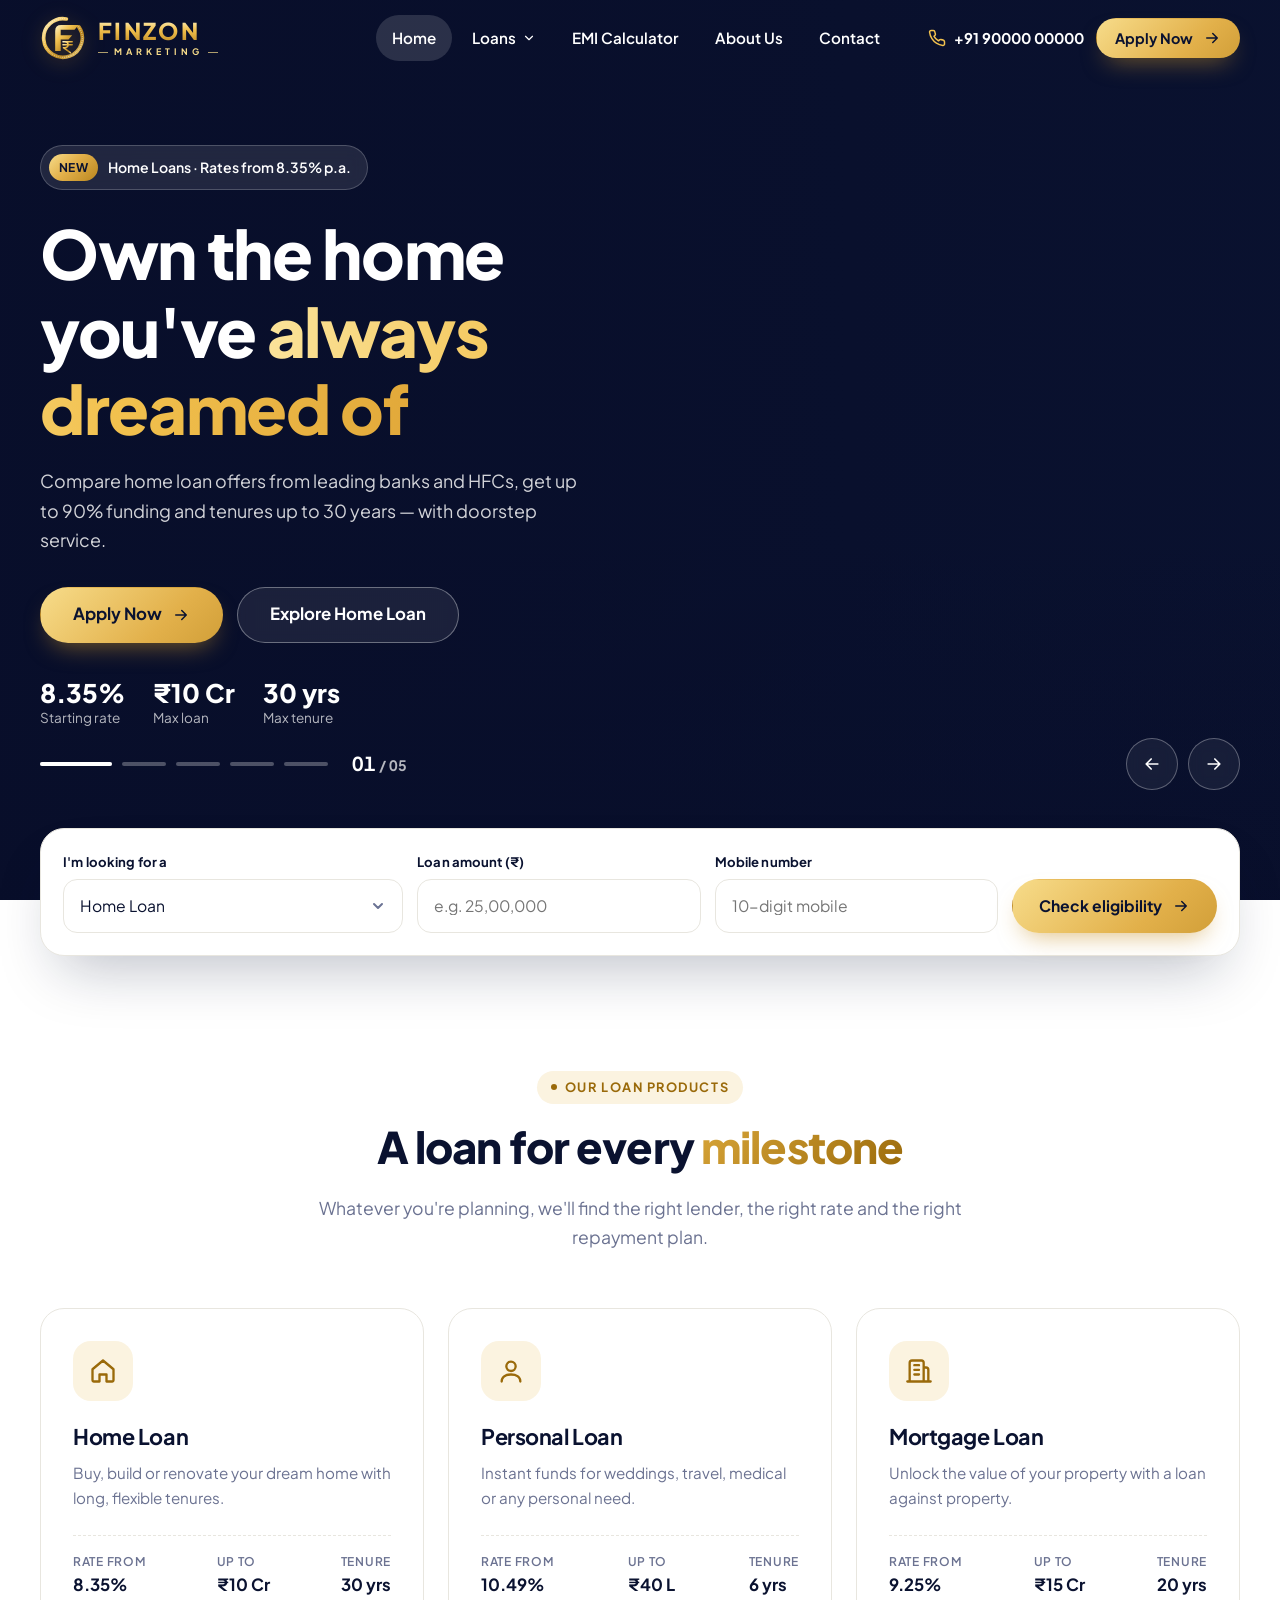
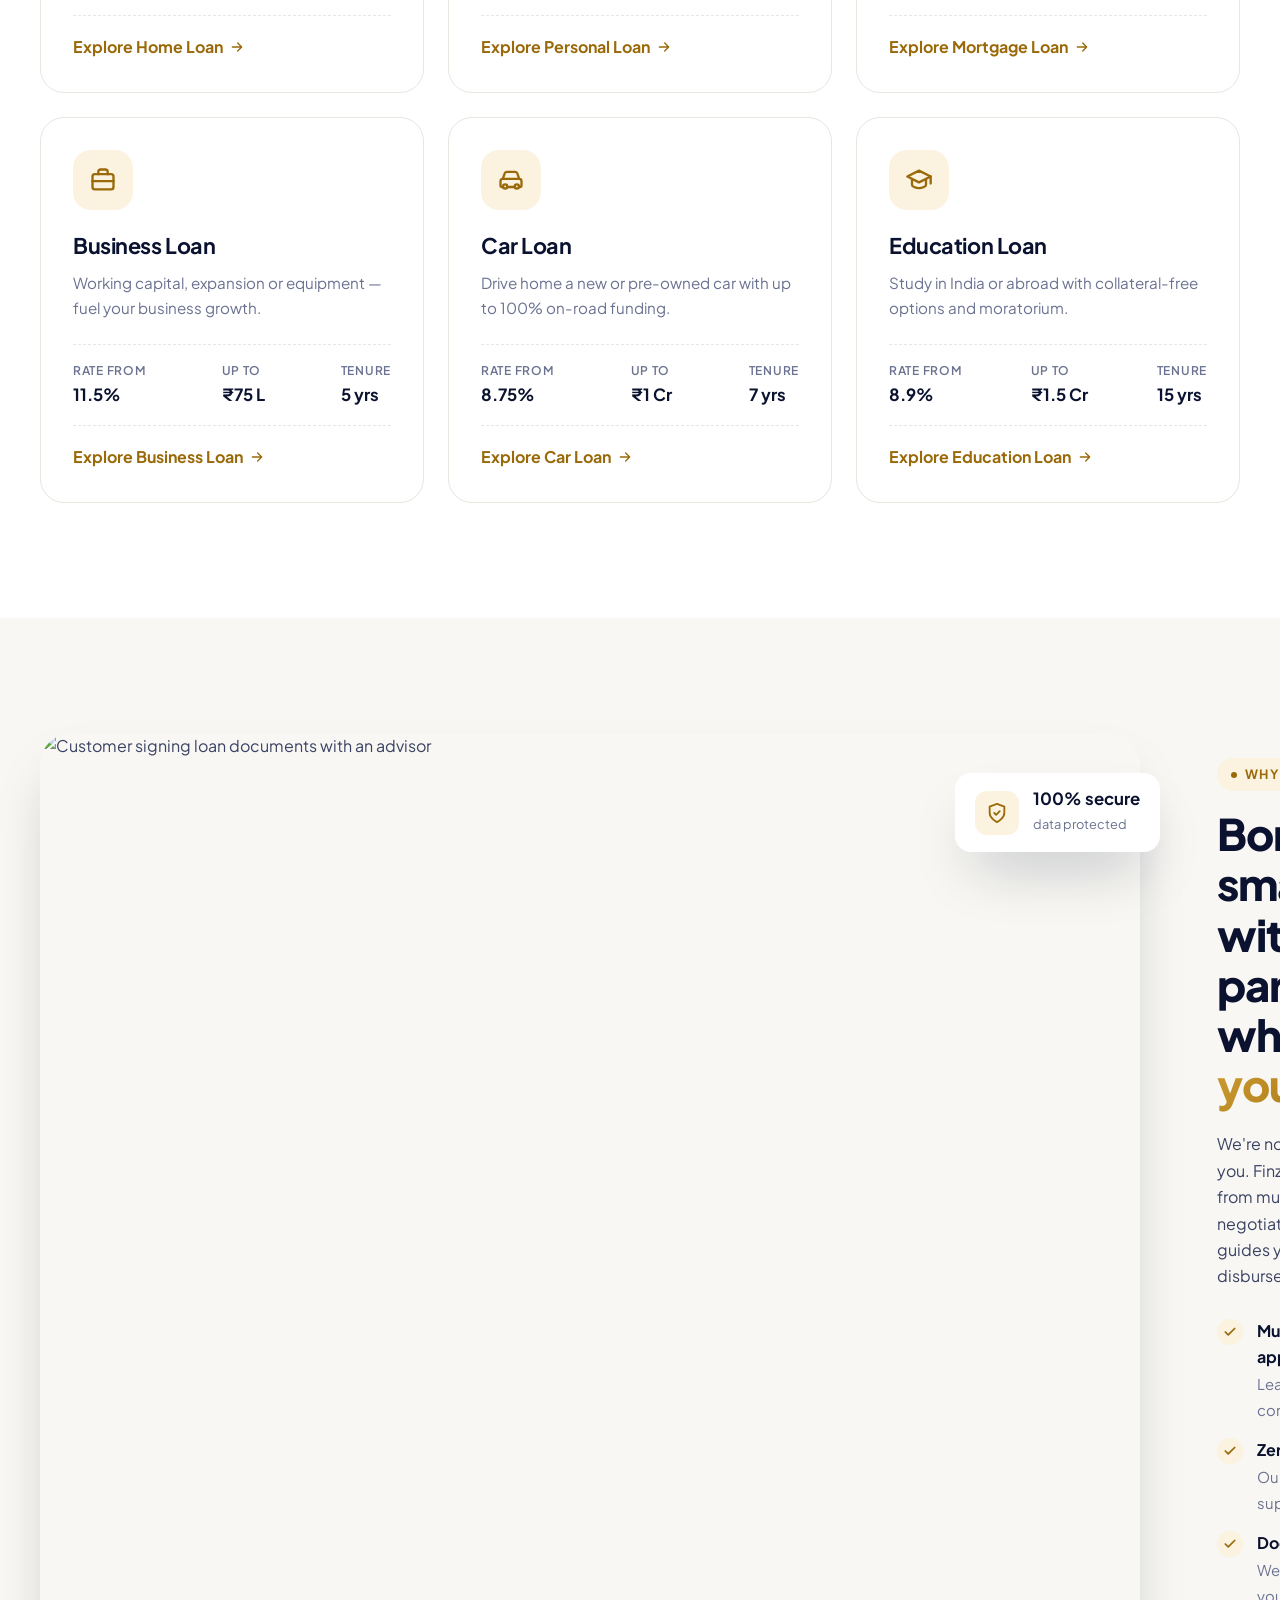
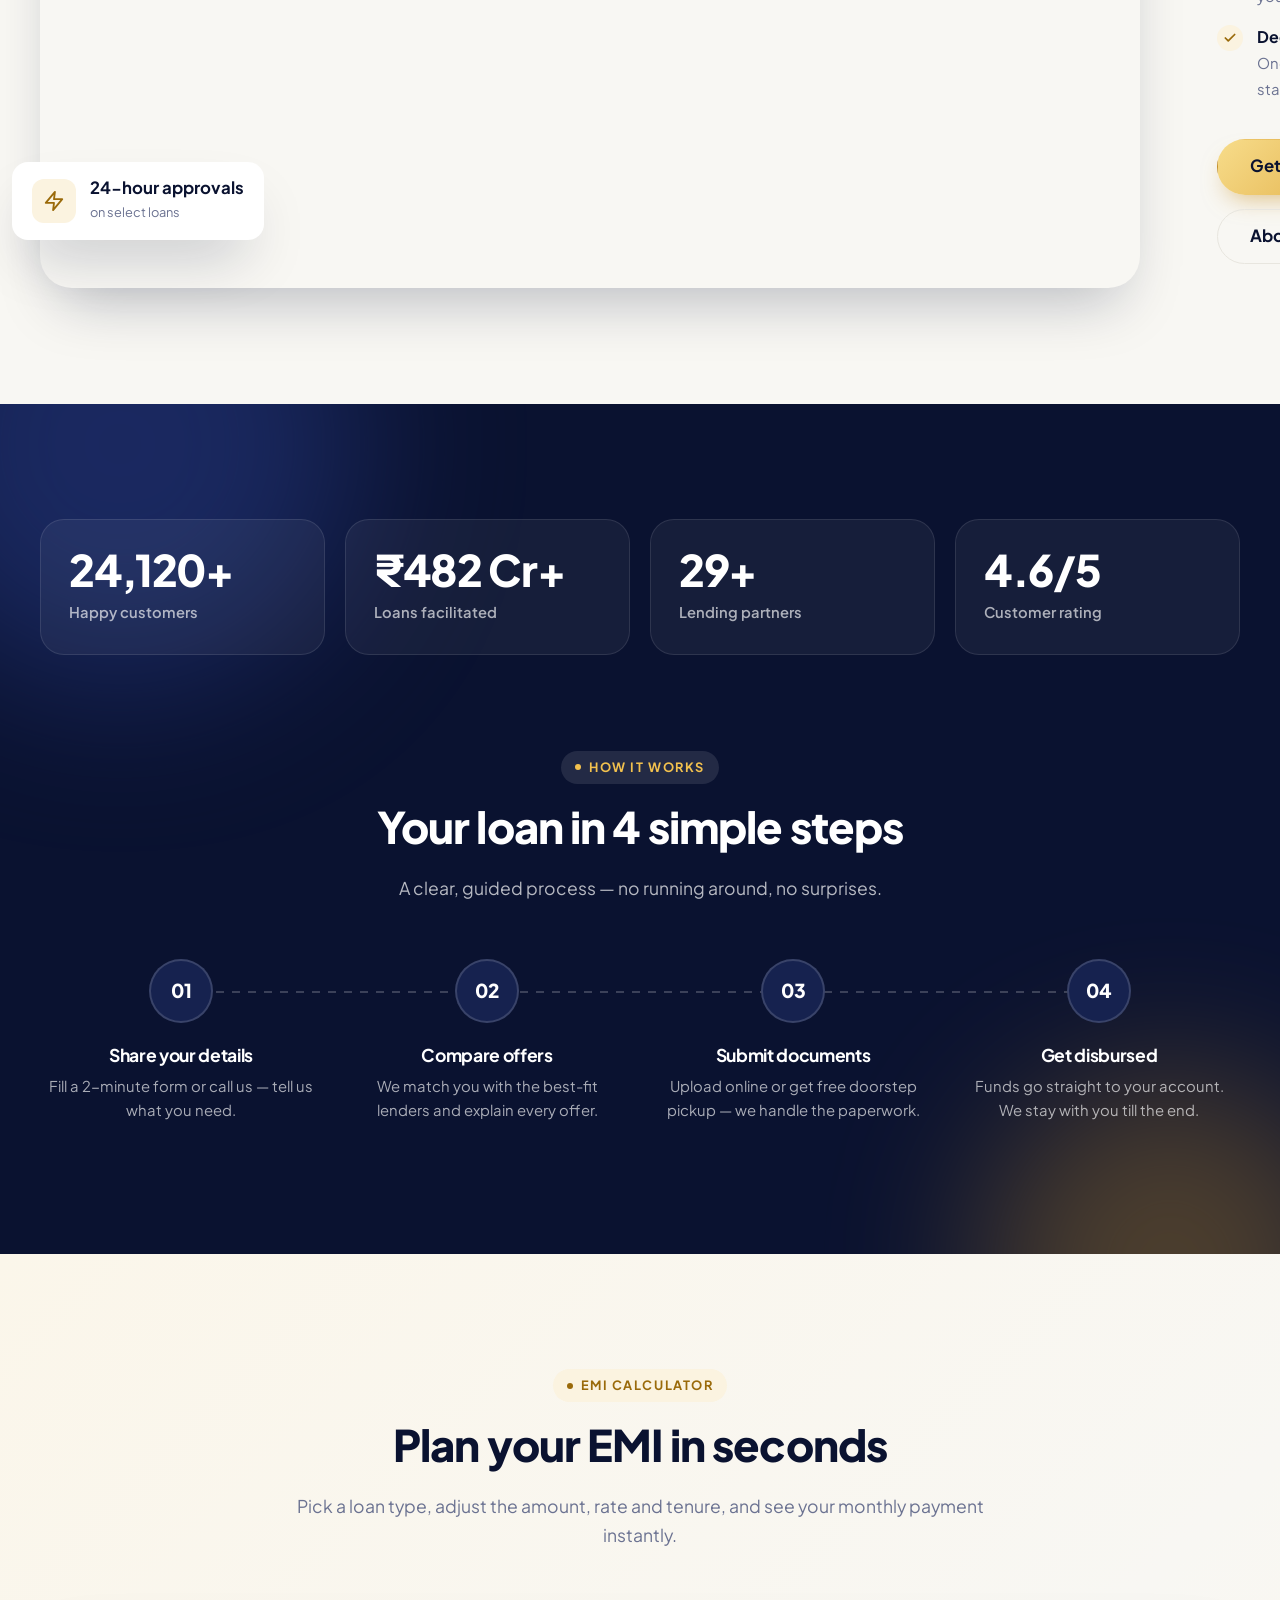
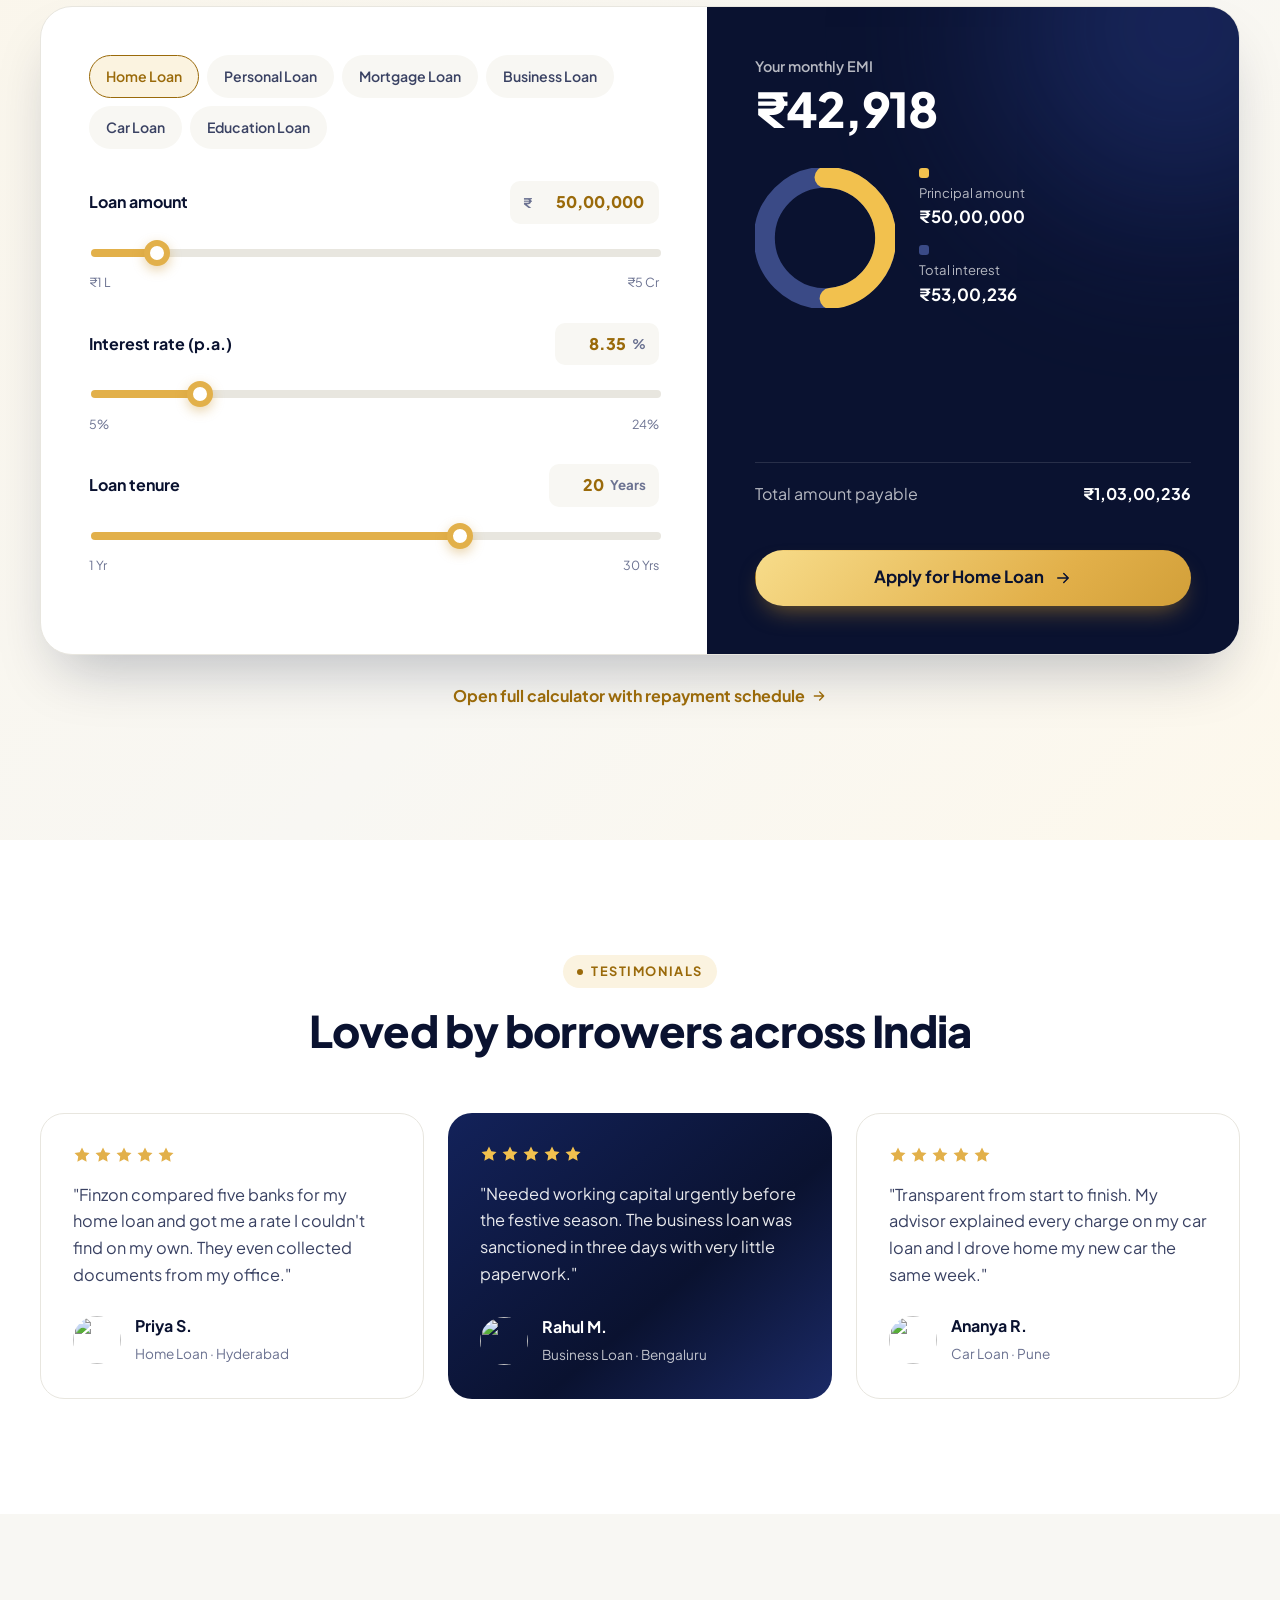
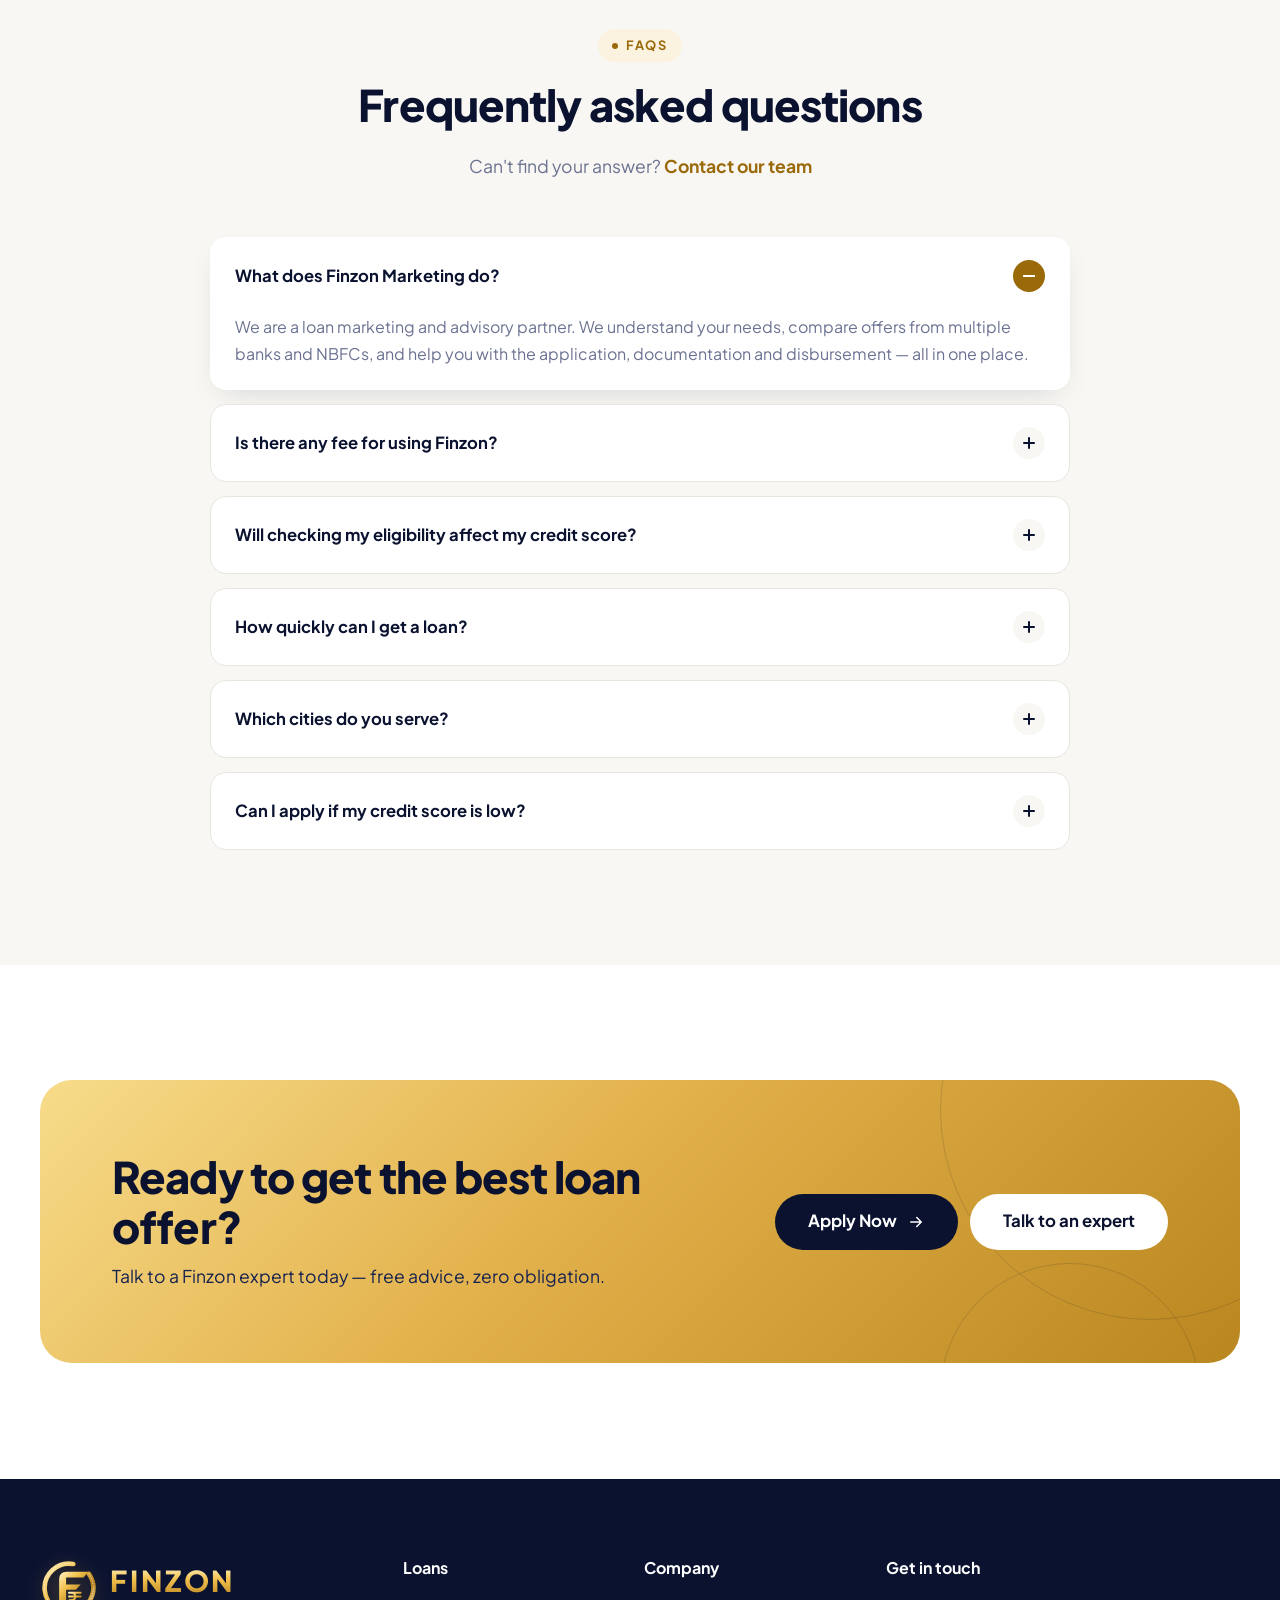
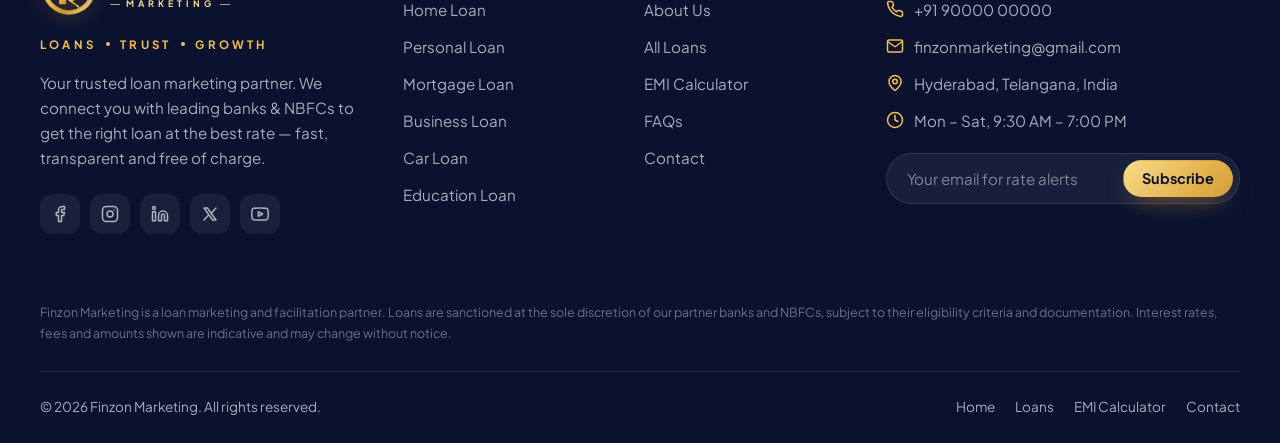
==== index.html @ 3aee732c "Initial Commit" ====
<!doctype html>
<html lang="en" class="no-js">
<head>
  <meta charset="utf-8">
  <meta name="viewport" content="width=device-width, initial-scale=1">
  <title>Finzon Marketing — Home, Personal, Business, Car & Mortgage Loans</title>
  <meta name="description" content="Finzon Marketing helps you compare and apply for home loans, personal loans, mortgage loans, business loans, car loans and education loans from leading banks and NBFCs.">
  <meta name="theme-color" content="#0a1230">
  <meta property="og:type" content="website">
  <meta property="og:title" content="Finzon Marketing — Home, Personal, Business, Car & Mortgage Loans">
  <meta property="og:description" content="Finzon Marketing helps you compare and apply for home loans, personal loans, mortgage loans, business loans, car loans and education loans from leading banks and NBFCs.">
  <meta property="og:image" content="assets/img/logo.svg">
  <link rel="icon" href="assets/img/favicon.svg" type="image/svg+xml">
  <link rel="preconnect" href="https://fonts.googleapis.com">
  <link rel="preconnect" href="https://fonts.gstatic.com" crossorigin>
  <link rel="preconnect" href="https://images.unsplash.com">
  <link href="https://fonts.googleapis.com/css2?family=Plus+Jakarta+Sans:wght@400;500;600;700;800&display=swap" rel="stylesheet">
  <link rel="stylesheet" href="css/style.css">
  <script src="js/main.js" defer></script>
</head>
<body>
<main>
  <section class="hero" aria-label="Featured loans">
    <div class="carousel" data-carousel data-interval="6500" tabindex="0" aria-roledescription="carousel">
      <div class="slide is-active" role="group" aria-roledescription="slide" aria-label="1 of 5: Home Loans">
        <div class="slide-bg" style="background-image:url('https://images.unsplash.com/photo-1600596542815-ffad4c1539a9?auto=format&fit=crop&w=2000&q=70')"></div>
        <div class="container">
          <div class="slide-content">
            <span class="slide-tag"><b>NEW</b> Home Loans · Rates from 8.35% p.a.</span>
            <h1>Own the home you've <em>always dreamed of</em></h1>
            <p>Compare home loan offers from leading banks and HFCs, get up to 90% funding and tenures up to 30 years — with doorstep service.</p>
            <div class="slide-actions">
              <button class="btn btn-primary btn-lg" type="button" data-apply="home-loan">Apply Now <span data-icon="arrow-right"></span></button>
              <a class="btn btn-outline-light btn-lg" href="home-loan.html">Explore Home Loan</a>
            </div>
            <div class="slide-points"><div><strong>8.35%</strong><span>Starting rate</span></div><div><strong>₹10 Cr</strong><span>Max loan</span></div><div><strong>30 yrs</strong><span>Max tenure</span></div></div>
          </div>
        </div>
      </div>
      <div class="slide" role="group" aria-roledescription="slide" aria-label="2 of 5: Personal Loans">
        <div class="slide-bg" style="background-image:url('https://images.unsplash.com/photo-1573497019940-1c28c88b4f3e?auto=format&fit=crop&w=2000&q=70')"></div>
        <div class="container">
          <div class="slide-content">
            <span class="slide-tag"><b>FAST</b> Personal Loans · Disbursal in 24 hours*</span>
            <h2>Instant personal loans, <em>approved in hours</em></h2>
            <p>Collateral-free funds for weddings, travel, medical needs or anything life throws at you. Minimal paperwork, maximum speed.</p>
            <div class="slide-actions">
              <button class="btn btn-primary btn-lg" type="button" data-apply="personal-loan">Apply Now <span data-icon="arrow-right"></span></button>
              <a class="btn btn-outline-light btn-lg" href="personal-loan.html">Explore Personal Loan</a>
            </div>
            <div class="slide-points"><div><strong>10.49%</strong><span>Starting rate</span></div><div><strong>₹40 L</strong><span>Max loan</span></div><div><strong>0</strong><span>Collateral</span></div></div>
          </div>
        </div>
      </div>
      <div class="slide" role="group" aria-roledescription="slide" aria-label="3 of 5: Business Loans">
        <div class="slide-bg" style="background-image:url('https://images.unsplash.com/photo-1556761175-5973dc0f32e7?auto=format&fit=crop&w=2000&q=70')"></div>
        <div class="container">
          <div class="slide-content">
            <span class="slide-tag"><b>MSME</b> Business Loans · Collateral-free up to ₹75 L</span>
            <h2>Capital that <em>grows your business</em></h2>
            <p>Working capital, expansion or new machinery — get quick sanctions and repayments matched to your cash flow.</p>
            <div class="slide-actions">
              <button class="btn btn-primary btn-lg" type="button" data-apply="business-loan">Apply Now <span data-icon="arrow-right"></span></button>
              <a class="btn btn-outline-light btn-lg" href="business-loan.html">Explore Business Loan</a>
            </div>
            <div class="slide-points"><div><strong>11.5%</strong><span>Starting rate</span></div><div><strong>72 hrs</strong><span>Sanction</span></div><div><strong>₹75 L</strong><span>Unsecured</span></div></div>
          </div>
        </div>
      </div>
      <div class="slide" role="group" aria-roledescription="slide" aria-label="4 of 5: Car Loans">
        <div class="slide-bg" style="background-image:url('https://images.unsplash.com/photo-1494976388531-d1058494cdd8?auto=format&fit=crop&w=2000&q=70')"></div>
        <div class="container">
          <div class="slide-content">
            <span class="slide-tag"><b>100%</b> Car Loans · On-road funding</span>
            <h2>Drive home your <em>dream car today</em></h2>
            <p>New or pre-owned, hatchback or SUV — enjoy up to 100% on-road funding with EMIs that fit your budget.</p>
            <div class="slide-actions">
              <button class="btn btn-primary btn-lg" type="button" data-apply="car-loan">Apply Now <span data-icon="arrow-right"></span></button>
              <a class="btn btn-outline-light btn-lg" href="car-loan.html">Explore Car Loan</a>
            </div>
            <div class="slide-points"><div><strong>8.75%</strong><span>Starting rate</span></div><div><strong>7 yrs</strong><span>Max tenure</span></div><div><strong>24 hrs</strong><span>Approval</span></div></div>
          </div>
        </div>
      </div>
      <div class="slide" role="group" aria-roledescription="slide" aria-label="5 of 5: Mortgage Loans">
        <div class="slide-bg" style="background-image:url('https://images.unsplash.com/photo-1564013799919-ab600027ffc6?auto=format&fit=crop&w=2000&q=70')"></div>
        <div class="container">
          <div class="slide-content">
            <span class="slide-tag"><b>LAP</b> Mortgage Loans · Up to 70% of property value</span>
            <h2>Unlock your property's <em>true value</em></h2>
            <p>Raise high-value funds against your residential or commercial property at low rates — and keep using it as always.</p>
            <div class="slide-actions">
              <button class="btn btn-primary btn-lg" type="button" data-apply="mortgage-loan">Apply Now <span data-icon="arrow-right"></span></button>
              <a class="btn btn-outline-light btn-lg" href="mortgage-loan.html">Explore Mortgage Loan</a>
            </div>
            <div class="slide-points"><div><strong>9.25%</strong><span>Starting rate</span></div><div><strong>₹15 Cr</strong><span>Max loan</span></div><div><strong>20 yrs</strong><span>Max tenure</span></div></div>
          </div>
        </div>
      </div>
      <div class="carousel-ui">
        <div class="container">
          <div class="carousel-left">
            <div class="dots" role="group" aria-label="Choose slide"></div>
            <span class="carousel-count" aria-hidden="true"></span>
          </div>
          <div class="arrows">
            <button class="arrow arrow-prev" type="button" aria-label="Previous slide"><span data-icon="arrow-left"></span></button>
            <button class="arrow arrow-next" type="button" aria-label="Next slide"><span data-icon="arrow-right"></span></button>
          </div>
        </div>
      </div>
    </div>
  </section>

  <section class="quick">
    <div class="container">
      <form class="quick-card" data-quick novalidate>
        <div class="field">
          <label for="q-loan">I'm looking for a</label>
          <select class="select" id="q-loan" name="q-loan"><option value="home-loan">Home Loan</option><option value="personal-loan">Personal Loan</option><option value="mortgage-loan">Mortgage Loan</option><option value="business-loan">Business Loan</option><option value="car-loan">Car Loan</option><option value="education-loan">Education Loan</option></select>
        </div>
        <div class="field">
          <label for="q-amount">Loan amount (₹)</label>
          <input class="input" id="q-amount" name="q-amount" inputmode="numeric" placeholder="e.g. 25,00,000">
        </div>
        <div class="field">
          <label for="q-phone">Mobile number</label>
          <input class="input" id="q-phone" name="q-phone" type="tel" inputmode="numeric" placeholder="10-digit mobile">
        </div>
        <button class="btn btn-primary" type="submit">Check eligibility <span data-icon="arrow-right"></span></button>
      </form>
    </div>
  </section>

  <section class="section" id="loans">
    <div class="container">
      <div class="section-head reveal">
        <span class="eyebrow">Our loan products</span>
        <h2>A loan for every <span class="grad-text">milestone</span></h2>
        <p>Whatever you're planning, we'll find the right lender, the right rate and the right repayment plan.</p>
      </div>
      <div class="loan-grid reveal-stagger">
      <article class="loan-card">
        <span class="icon-tile icon-tile--lg" data-icon="home"></span>
        <h3>Home Loan</h3>
        <p>Buy, build or renovate your dream home with long, flexible tenures.</p>
        <div class="loan-rate">
          <div><span>Rate from</span><strong>8.35%</strong></div>
          <div><span>Up to</span><strong>₹10 Cr</strong></div>
          <div><span>Tenure</span><strong>30 yrs</strong></div>
        </div>
        <a class="link-arrow stretched" href="home-loan.html">Explore Home Loan <span data-icon="arrow-right"></span></a>
      </article>
      <article class="loan-card">
        <span class="icon-tile icon-tile--lg" data-icon="user"></span>
        <h3>Personal Loan</h3>
        <p>Instant funds for weddings, travel, medical or any personal need.</p>
        <div class="loan-rate">
          <div><span>Rate from</span><strong>10.49%</strong></div>
          <div><span>Up to</span><strong>₹40 L</strong></div>
          <div><span>Tenure</span><strong>6 yrs</strong></div>
        </div>
        <a class="link-arrow stretched" href="personal-loan.html">Explore Personal Loan <span data-icon="arrow-right"></span></a>
      </article>
      <article class="loan-card">
        <span class="icon-tile icon-tile--lg" data-icon="building"></span>
        <h3>Mortgage Loan</h3>
        <p>Unlock the value of your property with a loan against property.</p>
        <div class="loan-rate">
          <div><span>Rate from</span><strong>9.25%</strong></div>
          <div><span>Up to</span><strong>₹15 Cr</strong></div>
          <div><span>Tenure</span><strong>20 yrs</strong></div>
        </div>
        <a class="link-arrow stretched" href="mortgage-loan.html">Explore Mortgage Loan <span data-icon="arrow-right"></span></a>
      </article>
      <article class="loan-card">
        <span class="icon-tile icon-tile--lg" data-icon="briefcase"></span>
        <h3>Business Loan</h3>
        <p>Working capital, expansion or equipment — fuel your business growth.</p>
        <div class="loan-rate">
          <div><span>Rate from</span><strong>11.5%</strong></div>
          <div><span>Up to</span><strong>₹75 L</strong></div>
          <div><span>Tenure</span><strong>5 yrs</strong></div>
        </div>
        <a class="link-arrow stretched" href="business-loan.html">Explore Business Loan <span data-icon="arrow-right"></span></a>
      </article>
      <article class="loan-card">
        <span class="icon-tile icon-tile--lg" data-icon="car"></span>
        <h3>Car Loan</h3>
        <p>Drive home a new or pre-owned car with up to 100% on-road funding.</p>
        <div class="loan-rate">
          <div><span>Rate from</span><strong>8.75%</strong></div>
          <div><span>Up to</span><strong>₹1 Cr</strong></div>
          <div><span>Tenure</span><strong>7 yrs</strong></div>
        </div>
        <a class="link-arrow stretched" href="car-loan.html">Explore Car Loan <span data-icon="arrow-right"></span></a>
      </article>
      <article class="loan-card">
        <span class="icon-tile icon-tile--lg" data-icon="graduation"></span>
        <h3>Education Loan</h3>
        <p>Study in India or abroad with collateral-free options and moratorium.</p>
        <div class="loan-rate">
          <div><span>Rate from</span><strong>8.9%</strong></div>
          <div><span>Up to</span><strong>₹1.5 Cr</strong></div>
          <div><span>Tenure</span><strong>15 yrs</strong></div>
        </div>
        <a class="link-arrow stretched" href="education-loan.html">Explore Education Loan <span data-icon="arrow-right"></span></a>
      </article>
      </div>
    </div>
  </section>

  <section class="section section--soft">
    <div class="container split">
      <div class="split-media reveal">
        <img src="https://images.unsplash.com/photo-1450101499163-c8848c66ca85?auto=format&fit=crop&w=1100&q=70" alt="Customer signing loan documents with an advisor" loading="lazy" width="1100" height="1155">
        <div class="float-card float-card--a"><span class="icon-tile" data-icon="zap"></span><div><strong>24-hour approvals</strong><span>on select loans</span></div></div>
        <div class="float-card float-card--b"><span class="icon-tile" data-icon="shield"></span><div><strong>100% secure</strong><span>data protected</span></div></div>
      </div>
      <div class="reveal">
        <span class="eyebrow">Why Finzon</span>
        <h2>Borrow smarter with a partner who's <span class="grad-text">on your side</span></h2>
        <p>We're not a bank — we work for you. Finzon compares offers from multiple lenders, negotiates better terms and guides you from application to disbursement.</p>
        <ul class="check-list">
          <li><div><strong>Multiple lenders, one application</strong><span>Leading banks and NBFCs compete for your loan.</span></div></li>
          <li><div><strong>Zero service charges</strong><span>Our expert advice and support are completely free.</span></div></li>
          <li><div><strong>Doorstep documentation</strong><span>We collect documents from your home or office.</span></div></li>
          <li><div><strong>Dedicated loan expert</strong><span>One point of contact from start to finish.</span></div></li>
        </ul>
        <div class="slide-actions">
          <button class="btn btn-primary btn-lg" type="button" data-apply>Get free consultation <span data-icon="arrow-right"></span></button>
          <a class="btn btn-ghost btn-lg" href="about.html">About us</a>
        </div>
      </div>
    </div>
  </section>

  <section class="section dark-band">
    <div class="container">
      <div class="stats reveal-stagger" style="margin-bottom:96px">
        <div class="stat"><strong data-count="25000" data-suffix="+">0</strong><span>Happy customers</span></div>
        <div class="stat"><strong data-count="500" data-prefix="₹" data-suffix=" Cr+">0</strong><span>Loans facilitated</span></div>
        <div class="stat"><strong data-count="30" data-suffix="+">0</strong><span>Lending partners</span></div>
        <div class="stat"><strong data-count="4.8" data-decimals="1" data-suffix="/5">0</strong><span>Customer rating</span></div>
      </div>
      <div class="section-head reveal">
        <span class="eyebrow">How it works</span>
        <h2>Your loan in 4 simple steps</h2>
        <p>A clear, guided process — no running around, no surprises.</p>
      </div>
      <div class="steps reveal-stagger">
        <div class="step"><div class="step-num"></div><h3>Share your details</h3><p>Fill a 2-minute form or call us — tell us what you need.</p></div>
        <div class="step"><div class="step-num"></div><h3>Compare offers</h3><p>We match you with the best-fit lenders and explain every offer.</p></div>
        <div class="step"><div class="step-num"></div><h3>Submit documents</h3><p>Upload online or get free doorstep pickup — we handle the paperwork.</p></div>
        <div class="step"><div class="step-num"></div><h3>Get disbursed</h3><p>Funds go straight to your account. We stay with you till the end.</p></div>
      </div>
    </div>
  </section>

  <section class="section section--tint" id="emi">
    <div class="container">
      <div class="section-head reveal">
        <span class="eyebrow">EMI calculator</span>
        <h2>Plan your EMI in seconds</h2>
        <p>Pick a loan type, adjust the amount, rate and tenure, and see your monthly payment instantly.</p>
      </div>
      <div class="emi reveal" data-emi data-tabs data-loan="home-loan"></div>
      <p class="text-center" style="margin-top:28px"><a class="link-arrow" href="emi-calculator.html">Open full calculator with repayment schedule <span data-icon="arrow-right"></span></a></p>
    </div>
  </section>

  <!-- Sample testimonials: replace with real customer reviews before going live. -->
  <section class="section">
    <div class="container">
      <div class="section-head reveal">
        <span class="eyebrow">Testimonials</span>
        <h2>Loved by borrowers across India</h2>
      </div>
      <div class="t-grid reveal-stagger">
        <figure class="t-card" style="margin:0">
          <div class="stars"><span data-icon="star"></span><span data-icon="star"></span><span data-icon="star"></span><span data-icon="star"></span><span data-icon="star"></span></div>
          <blockquote>"Finzon compared five banks for my home loan and got me a rate I couldn't find on my own. They even collected documents from my office."</blockquote>
          <figcaption class="t-person"><img src="https://images.unsplash.com/photo-1494790108377-be9c29b29330?auto=format&fit=crop&w=120&q=70" alt="" loading="lazy" width="48" height="48"><div><strong>Priya S.</strong><span>Home Loan · Hyderabad</span></div></figcaption>
        </figure>
        <figure class="t-card" style="margin:0">
          <div class="stars"><span data-icon="star"></span><span data-icon="star"></span><span data-icon="star"></span><span data-icon="star"></span><span data-icon="star"></span></div>
          <blockquote>"Needed working capital urgently before the festive season. The business loan was sanctioned in three days with very little paperwork."</blockquote>
          <figcaption class="t-person"><img src="https://images.unsplash.com/photo-1500648767791-00dcc994a43e?auto=format&fit=crop&w=120&q=70" alt="" loading="lazy" width="48" height="48"><div><strong>Rahul M.</strong><span>Business Loan · Bengaluru</span></div></figcaption>
        </figure>
        <figure class="t-card" style="margin:0">
          <div class="stars"><span data-icon="star"></span><span data-icon="star"></span><span data-icon="star"></span><span data-icon="star"></span><span data-icon="star"></span></div>
          <blockquote>"Transparent from start to finish. My advisor explained every charge on my car loan and I drove home my new car the same week."</blockquote>
          <figcaption class="t-person"><img src="https://images.unsplash.com/photo-1438761681033-6461ffad8d80?auto=format&fit=crop&w=120&q=70" alt="" loading="lazy" width="48" height="48"><div><strong>Ananya R.</strong><span>Car Loan · Pune</span></div></figcaption>
        </figure>
      </div>
    </div>
  </section>

  <section class="section section--soft" id="faq">
    <div class="container">
      <div class="section-head reveal">
        <span class="eyebrow">FAQs</span>
        <h2>Frequently asked questions</h2>
        <p>Can't find your answer? <a class="link-arrow" href="contact.html">Contact our team</a></p>
      </div>
    <div class="faq reveal">
      <div class="faq-item is-open">
        <button class="faq-q" type="button">What does Finzon Marketing do?<span class="plus" aria-hidden="true"></span></button>
        <div class="faq-a"><div><p>We are a loan marketing and advisory partner. We understand your needs, compare offers from multiple banks and NBFCs, and help you with the application, documentation and disbursement — all in one place.</p></div></div>
      </div>
      <div class="faq-item">
        <button class="faq-q" type="button">Is there any fee for using Finzon?<span class="plus" aria-hidden="true"></span></button>
        <div class="faq-a"><div><p>No. Our service is completely free for customers. We are compensated by our partner lenders, so you get expert help at no extra cost.</p></div></div>
      </div>
      <div class="faq-item">
        <button class="faq-q" type="button">Will checking my eligibility affect my credit score?<span class="plus" aria-hidden="true"></span></button>
        <div class="faq-a"><div><p>No. Sharing your details for an eligibility check does not impact your CIBIL score. A lender runs a credit enquiry only when you choose to proceed with a formal application.</p></div></div>
      </div>
      <div class="faq-item">
        <button class="faq-q" type="button">How quickly can I get a loan?<span class="plus" aria-hidden="true"></span></button>
        <div class="faq-a"><div><p>Personal loans can be disbursed in as little as 24 hours. Home, mortgage and business loans typically take 3–10 working days depending on verification.</p></div></div>
      </div>
      <div class="faq-item">
        <button class="faq-q" type="button">Which cities do you serve?<span class="plus" aria-hidden="true"></span></button>
        <div class="faq-a"><div><p>We serve customers across India through our partner network, with doorstep document pickup available in major cities.</p></div></div>
      </div>
      <div class="faq-item">
        <button class="faq-q" type="button">Can I apply if my credit score is low?<span class="plus" aria-hidden="true"></span></button>
        <div class="faq-a"><div><p>Yes. We work with a wide range of lenders, including some that consider lower scores. Our experts will also suggest ways to improve your eligibility.</p></div></div>
      </div>
    </div>
    </div>
  </section>

  <div style="height:clamp(64px,9vw,120px)"></div>
  <section class="section" style="padding-top:0">
    <div class="container">
      <div class="cta reveal">
        <div>
          <h2>Ready to get the best loan offer?</h2>
          <p>Talk to a Finzon expert today — free advice, zero obligation.</p>
        </div>
        <div class="cta-actions">
          <button class="btn btn-dark btn-lg" type="button" data-apply>Apply Now <span data-icon="arrow-right"></span></button>
          <a class="btn btn-light btn-lg" href="contact.html">Talk to an expert</a>
        </div>
      </div>
    </div>
  </section>
</main>
</body>
</html>
---- css/style.css ----
/* ==========================================================================
   Finzon — Marketing site styles
   ========================================================================== */

:root {
  --ink: #0a1230;
  --ink-2: #16224f;
  --text: #3a4263;
  --muted: #6b7291;
  --line: #e8e6df;
  --bg: #ffffff;
  --bg-soft: #f8f7f3;
  --bg-tint: #fbf6ea;

  --primary: #9a6a0a;
  --primary-600: #7f5708;
  --primary-50: #fbf3e0;
  --gold: #e2b04a;
  --gold-light: #f7dc8a;
  --accent: #f2c14e;
  --success: #12a37a;
  --danger: #e0445e;

  --grad: linear-gradient(135deg, #f7dc8a 0%, #e2b04a 45%, #b9861f 100%);
  --grad-navy: linear-gradient(140deg, #13225a 0%, #0a1230 60%, #1b2a66 100%);
  --grad-soft: linear-gradient(135deg, #fbf6ea 0%, #f8f7f3 60%, #fdf8ec 100%);

  --radius-sm: 10px;
  --radius: 16px;
  --radius-lg: 24px;
  --radius-xl: 32px;

  --shadow-sm: 0 1px 2px rgba(11, 20, 55, .06), 0 2px 6px rgba(11, 20, 55, .04);
  --shadow: 0 10px 30px -12px rgba(11, 20, 55, .18);
  --shadow-lg: 0 30px 60px -20px rgba(11, 20, 55, .28);

  --header-h: 76px;
  --container: 1200px;
  --ease: cubic-bezier(.2, .7, .2, 1);
  --font: "Plus Jakarta Sans", system-ui, -apple-system, "Segoe UI", Roboto, sans-serif;
}

/* ---------- Reset ---------- */
*, *::before, *::after { box-sizing: border-box; }
html { scroll-behavior: smooth; -webkit-text-size-adjust: 100%; }
body {
  margin: 0;
  font-family: var(--font);
  font-size: 16px;
  line-height: 1.65;
  color: var(--text);
  background: var(--bg);
  -webkit-font-smoothing: antialiased;
  overflow-x: hidden;
}
img, svg { display: block; max-width: 100%; }
a { color: inherit; text-decoration: none; }
button, input, select, textarea { font: inherit; color: inherit; }
button { cursor: pointer; background: none; border: 0; padding: 0; }
h1, h2, h3, h4 { color: var(--ink); line-height: 1.15; margin: 0 0 .5em; letter-spacing: -.02em; }
h1 { font-size: clamp(2.2rem, 5vw, 4rem); font-weight: 800; }
h2 { font-size: clamp(1.8rem, 3.4vw, 2.75rem); font-weight: 800; }
h3 { font-size: 1.25rem; font-weight: 700; }
p { margin: 0 0 1rem; }
ul { margin: 0; padding: 0; list-style: none; }
::selection { background: var(--primary); color: #fff; }
:focus-visible { outline: 3px solid var(--primary); outline-offset: 3px; border-radius: 6px; }

.container { width: min(100% - 32px, var(--container)); margin-inline: auto; }
.section { padding: clamp(64px, 9vw, 120px) 0; }
.section--soft { background: var(--bg-soft); }
.section--tint { background: var(--grad-soft); }
.text-center { text-align: center; }
.sr-only { position: absolute; width: 1px; height: 1px; overflow: hidden; clip: rect(0 0 0 0); white-space: nowrap; }
.grad-text { background: linear-gradient(135deg, #d9a63a 0%, #9a6a0a 100%); -webkit-background-clip: text; background-clip: text; color: transparent; }

/* ---------- Section heading ---------- */
.eyebrow {
  display: inline-flex; align-items: center; gap: 8px;
  font-size: .8rem; font-weight: 700; letter-spacing: .12em; text-transform: uppercase;
  color: var(--primary);
  background: var(--primary-50);
  padding: 6px 14px; border-radius: 999px;
  margin-bottom: 18px;
}
.eyebrow::before { content: ""; width: 6px; height: 6px; border-radius: 50%; background: currentColor; }
.section-head { max-width: 720px; margin: 0 auto 56px; text-align: center; }
.section-head p { font-size: 1.1rem; color: var(--muted); }
.section-head--left { margin-left: 0; text-align: left; }

/* ---------- Buttons ---------- */
.btn {
  --_bg: var(--primary); --_fg: #fff;
  display: inline-flex; align-items: center; justify-content: center; gap: 10px;
  padding: 14px 26px; border-radius: 999px;
  background: var(--_bg); color: var(--_fg);
  font-weight: 700; font-size: .98rem; line-height: 1;
  border: 1.5px solid transparent;
  transition: transform .25s var(--ease), box-shadow .25s var(--ease), background .25s, color .25s, border-color .25s;
  white-space: nowrap;
}
.btn svg { width: 18px; height: 18px; transition: transform .25s var(--ease); }
.btn:hover { transform: translateY(-2px); }
.btn:hover svg { transform: translateX(3px); }
.btn-primary { --_fg: var(--ink); background: var(--grad); background-size: 150% 150%; box-shadow: 0 12px 24px -10px rgba(201, 146, 42, .6); }
.btn-primary:hover { box-shadow: 0 18px 32px -12px rgba(201, 146, 42, .7); background-position: 100% 0; }
.btn-light { --_bg: #fff; --_fg: var(--ink); }
.btn-dark { --_bg: var(--ink); --_fg: #fff; }
.btn-dark:hover { --_bg: var(--ink-2); }
.btn-ghost { --_bg: transparent; --_fg: var(--ink); border-color: var(--line); }
.btn-ghost:hover { border-color: var(--primary); color: var(--primary); }
.btn-outline-light { --_bg: rgba(255, 255, 255, .08); --_fg: #fff; border-color: rgba(255, 255, 255, .35); backdrop-filter: blur(6px); }
.btn-outline-light:hover { background: rgba(255, 255, 255, .18); }
.btn-sm { padding: 10px 18px; font-size: .9rem; }
.btn-lg { padding: 18px 32px; font-size: 1.05rem; }
.btn-block { width: 100%; }

.link-arrow { display: inline-flex; align-items: center; gap: 6px; font-weight: 700; color: var(--primary); }
.link-arrow svg { width: 16px; height: 16px; transition: transform .25s var(--ease); }
.link-arrow:hover svg { transform: translateX(4px); }

/* ==========================================================================
   Header / Navigation
   ========================================================================== */
.site-header {
  position: fixed; inset: 0 0 auto 0; z-index: 100;
  height: var(--header-h);
  transition: background .35s var(--ease), box-shadow .35s var(--ease), height .35s var(--ease);
}
.site-header .container { height: 100%; display: flex; align-items: center; gap: 32px; }
.site-header.is-solid {
  background: rgba(255, 255, 255, .86);
  backdrop-filter: saturate(180%) blur(16px);
  -webkit-backdrop-filter: saturate(180%) blur(16px);
  box-shadow: 0 1px 0 var(--line), 0 10px 30px -20px rgba(11, 20, 55, .25);
  --header-h: 68px;
}

/* Brand lockup (emblem + wordmark) */
.brand { display: inline-flex; align-items: center; gap: 12px; flex-shrink: 0; }
.brand .emblem { width: 46px; height: 46px; flex-shrink: 0; filter: drop-shadow(0 4px 10px rgba(201, 146, 42, .35)); transition: transform .5s var(--ease); }
.brand:hover .emblem { transform: rotate(-8deg) scale(1.04); }
.brand-text { display: flex; flex-direction: column; line-height: 1; }
.brand-text b { font-size: 1.45rem; font-weight: 800; letter-spacing: .1em; color: var(--ink); transition: color .3s; }
.brand-text small { display: flex; align-items: center; gap: 6px; margin-top: 5px; font-size: .56rem; font-weight: 700; letter-spacing: .44em; color: var(--primary); }
.brand-text small::before, .brand-text small::after { content: ""; height: 1px; width: 10px; background: currentColor; opacity: .7; }
.gold-text, .site-header:not(.is-solid) .brand-text b, .footer-brand .brand-text b {
  background: linear-gradient(180deg, #fff3c4 0%, #f2c14e 45%, #c38f28 100%);
  -webkit-background-clip: text; background-clip: text; color: transparent;
}
.site-header:not(.is-solid) .brand-text small { color: var(--gold-light); }
.nav-open .site-header .brand-text b { background: none; color: var(--ink); }
.nav-open .site-header .brand-text small { color: var(--primary); }

.nav { display: flex; align-items: center; gap: 4px; margin-left: auto; }
.nav > li { position: relative; }
.nav-link {
  display: inline-flex; align-items: center; gap: 6px;
  padding: 10px 16px; border-radius: 999px;
  font-weight: 600; font-size: .95rem; color: var(--ink);
  transition: background .2s, color .2s;
}
.nav-link svg { width: 14px; height: 14px; transition: transform .25s var(--ease); }
.nav-link:hover, .nav-link[aria-current="page"] { background: var(--primary-50); color: var(--primary); }
.site-header:not(.is-solid) .nav-link { color: #fff; }
.site-header:not(.is-solid) .nav-link:hover,
.site-header:not(.is-solid) .nav-link[aria-current="page"] { background: rgba(255, 255, 255, .14); color: #fff; }

.header-actions { display: flex; align-items: center; gap: 12px; }
.header-phone { display: inline-flex; align-items: center; gap: 8px; font-weight: 700; font-size: .92rem; color: var(--ink); }
.header-phone svg { width: 18px; height: 18px; color: var(--primary); }
.site-header:not(.is-solid) .header-phone { color: #fff; }
.site-header:not(.is-solid) .header-phone svg { color: var(--accent); }

/* Mega menu */
.mega {
  position: absolute; top: calc(100% + 14px); left: 50%;
  width: 720px; padding: 20px;
  background: #fff; border-radius: var(--radius-lg);
  box-shadow: var(--shadow-lg); border: 1px solid var(--line);
  display: grid; grid-template-columns: 1fr 1fr 240px; gap: 6px;
  opacity: 0; visibility: hidden; transform: translate(-50%, 10px);
  transition: opacity .25s var(--ease), transform .25s var(--ease), visibility .25s;
}
.mega::before { content: ""; position: absolute; inset: -16px 0 auto 0; height: 16px; }
.has-mega:hover .mega, .has-mega:focus-within .mega, .has-mega.is-open .mega {
  opacity: 1; visibility: visible; transform: translate(-50%, 0);
}
.has-mega:hover > .nav-link svg, .has-mega.is-open > .nav-link svg { transform: rotate(180deg); }
.mega-item { display: flex; gap: 14px; padding: 14px; border-radius: var(--radius); transition: background .2s; }
.mega-item:hover { background: var(--bg-soft); }
.mega-item strong { display: block; color: var(--ink); font-size: .95rem; }
.mega-item span { display: block; font-size: .82rem; color: var(--muted); line-height: 1.4; }
.mega-promo {
  grid-column: 3; grid-row: 1 / span 3; border-radius: var(--radius); padding: 22px;
  background: var(--grad-navy); color: #fff; display: flex; flex-direction: column; justify-content: space-between;
  position: relative; overflow: hidden;
}
.mega-promo::after { content: ""; position: absolute; width: 180px; height: 180px; border-radius: 50%; background: rgba(255, 255, 255, .12); right: -60px; bottom: -60px; }
.mega-promo h4 { color: var(--accent); font-size: 1.15rem; margin-bottom: 6px; }
.mega-promo p { font-size: .85rem; opacity: .9; }
.mega-promo .btn { align-self: flex-start; position: relative; z-index: 1; }

.icon-tile {
  flex-shrink: 0; width: 44px; height: 44px; border-radius: 12px;
  display: grid; place-items: center;
  background: var(--primary-50); color: var(--primary);
}
.icon-tile svg { width: 22px; height: 22px; }
.icon-tile--lg { width: 60px; height: 60px; border-radius: 18px; }
.icon-tile--lg svg { width: 28px; height: 28px; }

/* Burger */
.burger { display: none; width: 44px; height: 44px; border-radius: 12px; position: relative; margin-left: auto; }
.burger span { position: absolute; left: 11px; right: 11px; height: 2px; border-radius: 2px; background: var(--ink); transition: transform .3s var(--ease), opacity .2s, top .3s var(--ease); }
.burger span:nth-child(1) { top: 15px; }
.burger span:nth-child(2) { top: 21px; }
.burger span:nth-child(3) { top: 27px; }
.site-header:not(.is-solid) .burger span { background: #fff; }
.nav-open .burger span { background: var(--ink) !important; }
.nav-open .burger span:nth-child(1) { top: 21px; transform: rotate(45deg); }
.nav-open .burger span:nth-child(2) { opacity: 0; }
.nav-open .burger span:nth-child(3) { top: 21px; transform: rotate(-45deg); }

/* Mobile drawer */
.drawer {
  position: fixed; inset: 0; z-index: 99; background: #fff;
  padding: calc(var(--header-h) + 12px) 16px 32px;
  overflow-y: auto;
  transform: translateX(100%); transition: transform .4s var(--ease);
  display: flex; flex-direction: column; gap: 6px;
}
.nav-open .drawer { transform: none; }
.nav-open .site-header { background: #fff; }
.nav-open .site-header .logo-light { display: block; }
.nav-open .site-header .logo-dark { display: none; }
.drawer a.drawer-link { display: flex; align-items: center; justify-content: space-between; padding: 16px 8px; font-weight: 700; font-size: 1.1rem; color: var(--ink); border-bottom: 1px solid var(--line); }
.drawer-loans { display: grid; grid-template-columns: 1fr 1fr; gap: 8px; padding: 12px 0; }
.drawer-loans a { display: flex; align-items: center; gap: 10px; padding: 12px; border-radius: 12px; background: var(--bg-soft); font-weight: 600; font-size: .9rem; color: var(--ink); }
.drawer-loans .icon-tile { width: 34px; height: 34px; border-radius: 10px; }
.drawer-loans .icon-tile svg { width: 18px; height: 18px; }
.drawer .btn { margin-top: 20px; }
.drawer-label { font-size: .78rem; font-weight: 700; letter-spacing: .1em; text-transform: uppercase; color: var(--muted); margin-top: 16px; }

@media (max-width: 1080px) {
  .header-phone { display: none; }
}
@media (max-width: 960px) {
  .nav, .header-actions { display: none; }
  .burger { display: block; }
}
@media (min-width: 961px) { .drawer { display: none; } }

/* ==========================================================================
   Hero carousel
   ========================================================================== */
.hero { position: relative; }
.carousel {
  position: relative; height: 100vh; min-height: 640px; max-height: 920px;
  overflow: hidden; background: var(--ink); color: #fff;
  touch-action: pan-y;
}
.slide {
  position: absolute; inset: 0;
  display: flex; align-items: safe center;
  opacity: 0; visibility: hidden;
  transition: opacity 1s var(--ease), visibility 1s;
}
.slide.is-active { opacity: 1; visibility: visible; z-index: 1; }
.slide-bg {
  position: absolute; inset: 0;
  background-size: cover; background-position: center;
  transform: scale(1.12);
  transition: transform 7s linear;
}
.slide.is-active .slide-bg { transform: scale(1); }
.slide::before {
  content: ""; position: absolute; inset: 0; z-index: 1;
  background:
    linear-gradient(90deg, rgba(8, 14, 42, .92) 0%, rgba(8, 14, 42, .72) 45%, rgba(8, 14, 42, .15) 100%),
    linear-gradient(0deg, rgba(8, 14, 42, .7) 0%, transparent 40%);
}
.slide-content { position: relative; z-index: 2; max-width: 640px; padding-top: calc(var(--header-h) + 48px); padding-bottom: 150px; }
.slide-content > * { opacity: 0; transform: translateY(24px); transition: opacity .8s var(--ease), transform .8s var(--ease); }
.slide.is-active .slide-content > * { opacity: 1; transform: none; }
.slide.is-active .slide-content > *:nth-child(2) { transition-delay: .12s; }
.slide.is-active .slide-content > *:nth-child(3) { transition-delay: .24s; }
.slide.is-active .slide-content > *:nth-child(4) { transition-delay: .36s; }
.slide.is-active .slide-content > *:nth-child(5) { transition-delay: .48s; }
.slide-tag {
  display: inline-flex; align-items: center; gap: 10px;
  padding: 8px 16px 8px 8px; border-radius: 999px;
  background: rgba(255, 255, 255, .1); border: 1px solid rgba(255, 255, 255, .2);
  backdrop-filter: blur(8px); font-size: .88rem; font-weight: 600; margin-bottom: 24px;
}
.slide-tag b { background: var(--grad); color: var(--ink); padding: 4px 10px; border-radius: 999px; font-size: .75rem; letter-spacing: .04em; }
.slide h1, .slide h2 { color: #fff; font-size: clamp(2.3rem, 5.4vw, 4.2rem); font-weight: 800; margin-bottom: 20px; }
.slide h1 em, .slide h2 em { font-style: normal; background: linear-gradient(90deg, #fbe39a, #f2c14e 50%, #e2a93a); -webkit-background-clip: text; background-clip: text; color: transparent; }
.slide p { font-size: clamp(1rem, 1.4vw, 1.2rem); color: rgba(255, 255, 255, .82); max-width: 540px; margin-bottom: 32px; }
.slide-actions { display: flex; flex-wrap: wrap; gap: 14px; }
.slide-points { display: flex; flex-wrap: wrap; gap: 28px; margin-top: 36px; }
.slide-points div { display: flex; flex-direction: column; }
.slide-points strong { font-size: 1.6rem; color: #fff; font-weight: 800; line-height: 1.1; }
.slide-points span { font-size: .85rem; color: rgba(255, 255, 255, .7); }

.carousel-ui {
  position: absolute; z-index: 5; left: 0; right: 0; bottom: 110px;
}
.carousel-ui .container { display: flex; align-items: center; justify-content: space-between; gap: 24px; }
.dots { display: flex; gap: 10px; }
.dot {
  position: relative; width: 44px; height: 4px; border-radius: 4px; overflow: hidden;
  background: rgba(255, 255, 255, .28); transition: width .3s var(--ease);
}
.dot::after { content: ""; position: absolute; inset: 0; background: #fff; transform-origin: left; transform: scaleX(0); }
.dot.is-active { width: 72px; }
.dot.is-active::after { animation: dotfill var(--slide-ms, 6000ms) linear forwards; }
.carousel.is-paused .dot.is-active::after { animation-play-state: paused; }
.dot::before { content: ""; position: absolute; inset: -14px -2px; }
@keyframes dotfill { to { transform: scaleX(1); } }
.carousel-count { font-weight: 700; font-size: .9rem; color: rgba(255, 255, 255, .7); font-variant-numeric: tabular-nums; }
.carousel-count b { color: #fff; font-size: 1.2rem; }
.arrows { display: flex; gap: 10px; }
.arrow {
  width: 52px; height: 52px; border-radius: 50%;
  display: grid; place-items: center; color: #fff;
  border: 1px solid rgba(255, 255, 255, .3); background: rgba(255, 255, 255, .06);
  backdrop-filter: blur(8px); transition: background .25s, transform .25s var(--ease);
}
.arrow:hover { background: #fff; color: var(--ink); transform: scale(1.06); }
.arrow svg { width: 20px; height: 20px; }
.carousel-left { display: flex; align-items: center; gap: 24px; }

/* Quick apply bar */
.quick {
  position: relative; z-index: 10; margin-top: -72px;
}
.quick-card {
  background: #fff; border-radius: var(--radius-lg); box-shadow: var(--shadow-lg);
  padding: 22px; display: grid; grid-template-columns: 1.2fr 1fr 1fr auto; gap: 14px; align-items: end;
  border: 1px solid var(--line);
}
.quick-card .field { margin: 0; }
.quick-card .btn { height: 54px; }
@media (max-width: 900px) {
  .quick-card { grid-template-columns: 1fr 1fr; }
  .quick-card .btn { grid-column: 1 / -1; }
  .carousel-ui { bottom: 104px; }
}
@media (max-width: 560px) {
  .quick-card { grid-template-columns: 1fr; padding: 18px; }
  .carousel { min-height: 700px; }
  .slide-points { gap: 18px; margin-top: 32px; }
  .slide-points strong { font-size: 1.3rem; }
  .arrows { display: none; }
  .slide::before { background: linear-gradient(0deg, rgba(8, 14, 42, .95) 20%, rgba(8, 14, 42, .6) 100%); }
}

/* ==========================================================================
   Forms
   ========================================================================== */
.field { display: flex; flex-direction: column; gap: 6px; margin-bottom: 16px; }
.field label { font-size: .82rem; font-weight: 700; color: var(--ink); letter-spacing: .01em; }
.input, .select, .textarea {
  width: 100%; height: 54px; padding: 0 16px;
  border: 1.5px solid var(--line); border-radius: 14px; background: #fff;
  font-size: .98rem; color: var(--ink);
  transition: border-color .2s, box-shadow .2s;
}
.textarea { height: auto; min-height: 130px; padding: 14px 16px; resize: vertical; }
.select { appearance: none; background-image: url("data:image/svg+xml,%3Csvg xmlns='http://www.w3.org/2000/svg' width='16' height='16' fill='none' stroke='%236b7394' stroke-width='2' stroke-linecap='round' stroke-linejoin='round'%3E%3Cpath d='m4 6 4 4 4-4'/%3E%3C/svg%3E"); background-repeat: no-repeat; background-position: right 16px center; padding-right: 44px; }
.input:focus, .select:focus, .textarea:focus { outline: none; border-color: var(--primary); box-shadow: 0 0 0 4px rgba(201, 146, 42, .14); }
.field.is-invalid .input, .field.is-invalid .select, .field.is-invalid .textarea { border-color: var(--danger); }
.field-error { font-size: .78rem; color: var(--danger); display: none; }
.field.is-invalid .field-error { display: block; }
.form-grid { display: grid; grid-template-columns: 1fr 1fr; gap: 0 16px; }
.form-grid .full { grid-column: 1 / -1; }
@media (max-width: 560px) { .form-grid { grid-template-columns: 1fr; } }
.check { display: flex; gap: 10px; align-items: flex-start; font-size: .85rem; color: var(--muted); margin-bottom: 18px; }
.check input { width: 18px; height: 18px; margin-top: 3px; accent-color: var(--primary); flex-shrink: 0; }
.form-note { font-size: .78rem; color: var(--muted); margin-top: 12px; text-align: center; }
.form-success { text-align: center; padding: 20px 0; display: none; }
.form-success .icon-tile { margin: 0 auto 18px; background: #e3f6ef; color: var(--success); width: 72px; height: 72px; border-radius: 50%; }
.form-success .icon-tile svg { width: 34px; height: 34px; }
form.is-sent > *:not(.form-success) { display: none; }
form.is-sent .form-success { display: block; }

/* ==========================================================================
   Loan cards
   ========================================================================== */
.loan-grid { display: grid; grid-template-columns: repeat(3, 1fr); gap: 24px; }
@media (max-width: 960px) { .loan-grid { grid-template-columns: repeat(2, 1fr); } }
@media (max-width: 600px) { .loan-grid { grid-template-columns: 1fr; } }
.loan-card {
  position: relative; display: flex; flex-direction: column;
  padding: 32px; border-radius: var(--radius-lg);
  background: #fff; border: 1px solid var(--line);
  transition: transform .35s var(--ease), box-shadow .35s var(--ease), border-color .35s;
  overflow: hidden; isolation: isolate;
}
.loan-card::before {
  content: ""; position: absolute; inset: 0; z-index: -1;
  background: var(--grad-navy); opacity: 0; transition: opacity .4s var(--ease);
}
.loan-card:hover { transform: translateY(-8px); box-shadow: var(--shadow-lg); border-color: transparent; }
.loan-card:hover::before { opacity: 1; }
.loan-card:hover, .loan-card:hover h3, .loan-card:hover .loan-rate strong, .loan-card:hover .link-arrow { color: #fff; }
.loan-card:hover .icon-tile { background: var(--grad); color: var(--ink); }
.loan-card:hover .link-arrow { color: var(--accent) !important; }
.loan-card:hover .loan-rate { border-color: rgba(255, 255, 255, .25); }
.loan-card:hover .loan-rate span, .loan-card:hover p { color: rgba(255, 255, 255, .85); }
.loan-card .icon-tile { margin-bottom: 24px; transition: background .35s, color .35s; }
.loan-card h3 { font-size: 1.35rem; transition: color .35s; }
.loan-card p { color: var(--muted); font-size: .95rem; flex: 1; transition: color .35s; }
.loan-rate { display: flex; justify-content: space-between; padding: 16px 0; margin: 8px 0 18px; border-top: 1px dashed var(--line); border-bottom: 1px dashed var(--line); transition: border-color .35s; }
.loan-rate div { display: flex; flex-direction: column; }
.loan-rate span { font-size: .75rem; color: var(--muted); text-transform: uppercase; letter-spacing: .06em; font-weight: 600; transition: color .35s; }
.loan-rate strong { color: var(--ink); font-size: 1.05rem; transition: color .35s; }
.loan-card .stretched::after { content: ""; position: absolute; inset: 0; z-index: 1; }
.loan-card .link-arrow { transition: color .35s; }

/* ==========================================================================
   Stats band
   ========================================================================== */
.stats { display: grid; grid-template-columns: repeat(4, 1fr); gap: 20px; }
.stat { padding: 28px; border-radius: var(--radius-lg); background: #fff; border: 1px solid var(--line); }
.stat strong { display: block; font-size: clamp(2rem, 3.4vw, 2.8rem); font-weight: 800; color: var(--ink); line-height: 1; margin-bottom: 8px; letter-spacing: -.03em; }
.stat span { color: var(--muted); font-weight: 600; font-size: .92rem; }
@media (max-width: 860px) { .stats { grid-template-columns: repeat(2, 1fr); } }

.dark-band { background: var(--ink); color: rgba(255, 255, 255, .8); position: relative; overflow: hidden; }
.dark-band::before, .dark-band::after { content: ""; position: absolute; border-radius: 50%; filter: blur(80px); opacity: .5; pointer-events: none; }
.dark-band::before { width: 480px; height: 480px; background: #2a3f8f; top: -200px; left: -120px; }
.dark-band::after { width: 380px; height: 380px; background: #c9922a; bottom: -200px; right: -80px; opacity: .35; }
.dark-band > * { position: relative; z-index: 1; }
.dark-band h2, .dark-band h3 { color: #fff; }
.dark-band .eyebrow { background: rgba(255, 255, 255, .1); color: var(--accent); }
.dark-band .section-head p { color: rgba(255, 255, 255, .7); }
.dark-band .stat { background: rgba(255, 255, 255, .05); border-color: rgba(255, 255, 255, .1); }
.dark-band .stat strong { color: #fff; }
.dark-band .stat span { color: rgba(255, 255, 255, .65); }

/* ==========================================================================
   Split / features
   ========================================================================== */
.split { display: grid; grid-template-columns: 1fr 1fr; gap: clamp(40px, 6vw, 88px); align-items: center; }
@media (max-width: 900px) { .split { grid-template-columns: 1fr; } }
.split-media { position: relative; }
.split-media img { width: 100%; aspect-ratio: 4 / 4.2; object-fit: cover; border-radius: var(--radius-xl); box-shadow: var(--shadow-lg); }
.float-card {
  position: absolute; background: #fff; border-radius: var(--radius); box-shadow: var(--shadow-lg);
  padding: 16px 20px; display: flex; align-items: center; gap: 14px;
  animation: floaty 5s ease-in-out infinite;
}
.float-card strong { display: block; color: var(--ink); font-size: 1.05rem; line-height: 1.2; }
.float-card span { font-size: .8rem; color: var(--muted); }
.float-card--a { left: -28px; bottom: 48px; }
.float-card--b { right: -20px; top: 40px; animation-delay: -2.5s; }
.float-card .icon-tile { background: var(--primary-50); color: var(--primary); }
@media (max-width: 560px) { .float-card--a { left: 12px; } .float-card--b { right: 12px; } }
@keyframes floaty { 50% { transform: translateY(-10px); } }

.check-list { display: grid; gap: 14px; margin: 28px 0 36px; }
.check-list li { display: flex; gap: 14px; align-items: flex-start; }
.check-list li::before {
  content: ""; flex-shrink: 0; width: 26px; height: 26px; border-radius: 50%; margin-top: 1px;
  background: var(--primary-50) url("data:image/svg+xml,%3Csvg xmlns='http://www.w3.org/2000/svg' width='14' height='14' fill='none' stroke='%239a6a0a' stroke-width='3' stroke-linecap='round' stroke-linejoin='round' viewBox='0 0 24 24'%3E%3Cpath d='M20 6 9 17l-5-5'/%3E%3C/svg%3E") center no-repeat;
}
.check-list strong { color: var(--ink); display: block; }
.check-list span { color: var(--muted); font-size: .93rem; }

.feature-grid { display: grid; grid-template-columns: repeat(3, 1fr); gap: 24px; }
@media (max-width: 900px) { .feature-grid { grid-template-columns: repeat(2, 1fr); } }
@media (max-width: 560px) { .feature-grid { grid-template-columns: 1fr; } }
.feature { padding: 30px; border-radius: var(--radius-lg); background: #fff; border: 1px solid var(--line); transition: transform .3s var(--ease), box-shadow .3s var(--ease); }
.feature:hover { transform: translateY(-4px); box-shadow: var(--shadow); }
.feature .icon-tile { margin-bottom: 20px; }
.feature h3 { font-size: 1.12rem; }
.feature p { color: var(--muted); font-size: .94rem; margin: 0; }

/* Steps */
.steps { display: grid; grid-template-columns: repeat(4, 1fr); gap: 24px; counter-reset: step; position: relative; }
.steps::before { content: ""; position: absolute; top: 32px; left: 12%; right: 12%; height: 2px; background: repeating-linear-gradient(90deg, var(--line) 0 8px, transparent 8px 16px); }
.step { position: relative; text-align: center; padding: 0 8px; }
.step-num {
  counter-increment: step; position: relative; z-index: 1;
  width: 64px; height: 64px; border-radius: 50%; margin: 0 auto 22px;
  display: grid; place-items: center; background: #fff; border: 2px solid var(--line);
  font-weight: 800; font-size: 1.2rem; color: var(--primary);
  transition: background .3s, color .3s, border-color .3s;
}
.step-num::before { content: "0" counter(step); }
.step:hover .step-num { background: var(--grad); color: var(--ink); border-color: transparent; }
.step h3 { font-size: 1.1rem; }
.step p { color: var(--muted); font-size: .93rem; }
.dark-band .step-num { background: var(--ink-2); border-color: rgba(255, 255, 255, .15); color: #fff; }
.dark-band .steps::before { background: repeating-linear-gradient(90deg, rgba(255, 255, 255, .2) 0 8px, transparent 8px 16px); }
.dark-band .step p { color: rgba(255, 255, 255, .65); }
@media (max-width: 860px) { .steps { grid-template-columns: repeat(2, 1fr); row-gap: 40px; } .steps::before { display: none; } }
@media (max-width: 480px) { .steps { grid-template-columns: 1fr; } }

/* ==========================================================================
   EMI calculator
   ========================================================================== */
.emi {
  display: grid; grid-template-columns: 1.25fr 1fr; gap: 0;
  background: #fff; border-radius: var(--radius-xl); box-shadow: var(--shadow-lg);
  overflow: hidden; border: 1px solid var(--line);
}
@media (max-width: 900px) { .emi { grid-template-columns: 1fr; } }
.emi-controls { padding: clamp(24px, 4vw, 48px); }
.emi-type { display: flex; flex-wrap: wrap; gap: 8px; margin-bottom: 32px; }
.emi-type button {
  padding: 9px 16px; border-radius: 999px; font-size: .88rem; font-weight: 600;
  background: var(--bg-soft); color: var(--text); border: 1.5px solid transparent;
  transition: all .2s;
}
.emi-type button:hover { color: var(--primary); }
.emi-type button.is-active { background: var(--primary-50); color: var(--primary); border-color: var(--primary); }
.range-group { margin-bottom: 30px; }
.range-head { display: flex; justify-content: space-between; align-items: center; margin-bottom: 14px; gap: 12px; }
.range-head label { font-weight: 700; color: var(--ink); }
.range-value {
  display: flex; align-items: center; gap: 4px;
  background: var(--bg-soft); border-radius: 10px; padding: 6px 12px;
  font-weight: 800; color: var(--primary); border: 1.5px solid transparent;
}
.range-value:focus-within { border-color: var(--primary); }
.range-value input { width: 110px; border: 0; background: none; text-align: right; font-weight: 800; color: var(--primary); outline: none; }
.range-value small { font-weight: 700; color: var(--muted); }
input[type="range"] {
  -webkit-appearance: none; appearance: none; width: 100%; height: 8px; border-radius: 8px;
  background: linear-gradient(90deg, var(--gold) 0 var(--p, 50%), var(--line) var(--p, 50%) 100%);
  outline: none; cursor: pointer;
}
input[type="range"]::-webkit-slider-thumb {
  -webkit-appearance: none; width: 26px; height: 26px; border-radius: 50%;
  background: #fff; border: 6px solid var(--gold); box-shadow: 0 4px 12px rgba(201, 146, 42, .4);
  transition: transform .15s;
}
input[type="range"]::-webkit-slider-thumb:hover { transform: scale(1.12); }
input[type="range"]::-moz-range-thumb { width: 16px; height: 16px; border-radius: 50%; background: #fff; border: 6px solid var(--gold); box-shadow: 0 4px 12px rgba(201, 146, 42, .4); }
.range-scale { display: flex; justify-content: space-between; font-size: .78rem; color: var(--muted); margin-top: 8px; }

.emi-result {
  padding: clamp(24px, 4vw, 48px); background: var(--ink); color: #fff;
  display: flex; flex-direction: column; position: relative; overflow: hidden;
}
.emi-result::before { content: ""; position: absolute; width: 360px; height: 360px; border-radius: 50%; background: #2a3f8f; filter: blur(90px); opacity: .45; top: -160px; right: -120px; }
.emi-result > * { position: relative; }
.emi-monthly { font-size: .9rem; color: rgba(255, 255, 255, .7); font-weight: 600; }
.emi-monthly strong { display: block; font-size: clamp(2.2rem, 4vw, 3rem); color: #fff; font-weight: 800; letter-spacing: -.03em; line-height: 1.1; margin-top: 4px; }
.emi-chart { display: flex; align-items: center; gap: 24px; margin: 32px 0; }
.donut { width: 140px; height: 140px; flex-shrink: 0; transform: rotate(-90deg); }
.donut circle { fill: none; stroke-width: 18; }
.donut .d-bg { stroke: #3a4a86; }
.donut .d-fg { stroke: var(--accent); stroke-linecap: round; transition: stroke-dasharray .5s var(--ease); }
.legend { display: grid; gap: 14px; }
.legend div { display: flex; flex-direction: column; font-size: .82rem; color: rgba(255, 255, 255, .7); }
.legend div::before { content: ""; width: 10px; height: 10px; border-radius: 3px; margin-bottom: 4px; }
.legend .l-p::before { background: var(--accent); }
.legend .l-i::before { background: #3a4a86; }
.legend strong { color: #fff; font-size: 1.05rem; }
.emi-total { display: flex; justify-content: space-between; padding: 18px 0; border-top: 1px solid rgba(255, 255, 255, .12); margin-bottom: 24px; margin-top: auto; }
.emi-total span { color: rgba(255, 255, 255, .7); }
.emi-total strong { color: #fff; }

/* ==========================================================================
   Testimonials
   ========================================================================== */
.t-grid { display: grid; grid-template-columns: repeat(3, 1fr); gap: 24px; }
@media (max-width: 960px) { .t-grid { grid-template-columns: 1fr; max-width: 620px; margin-inline: auto; } }
.t-card { padding: 32px; border-radius: var(--radius-lg); background: #fff; border: 1px solid var(--line); display: flex; flex-direction: column; }
.t-card:nth-child(2) { background: var(--grad-navy); color: rgba(255, 255, 255, .9); border: 0; }
.t-card:nth-child(2) .t-person strong { color: #fff; }
.t-card:nth-child(2) .t-person span { color: rgba(255, 255, 255, .75); }
.t-card:nth-child(2) .stars { color: var(--accent); }
.stars { display: flex; gap: 3px; color: var(--gold); margin-bottom: 18px; }
.stars svg { width: 18px; height: 18px; }
.t-card blockquote { margin: 0 0 24px; font-size: 1.02rem; flex: 1; }
.t-person { display: flex; align-items: center; gap: 14px; }
.t-person img { width: 48px; height: 48px; border-radius: 50%; object-fit: cover; }
.t-person strong { display: block; color: var(--ink); }
.t-person span { font-size: .85rem; color: var(--muted); }

/* ==========================================================================
   FAQ
   ========================================================================== */
.faq { max-width: 860px; margin-inline: auto; display: grid; gap: 14px; }
.faq-item { border: 1px solid var(--line); border-radius: var(--radius); background: #fff; transition: box-shadow .3s, border-color .3s; }
.faq-item.is-open { box-shadow: var(--shadow); border-color: transparent; }
.faq-q {
  width: 100%; display: flex; justify-content: space-between; align-items: center; gap: 20px;
  padding: 22px 24px; text-align: left; font-weight: 700; color: var(--ink); font-size: 1.04rem;
}
.faq-q .plus { flex-shrink: 0; width: 32px; height: 32px; border-radius: 50%; background: var(--bg-soft); position: relative; transition: background .3s, transform .3s var(--ease); }
.faq-q .plus::before, .faq-q .plus::after { content: ""; position: absolute; left: 50%; top: 50%; width: 12px; height: 2px; background: var(--ink); transform: translate(-50%, -50%); border-radius: 2px; transition: transform .3s var(--ease), background .3s; }
.faq-q .plus::after { transform: translate(-50%, -50%) rotate(90deg); }
.faq-item.is-open .plus { background: var(--primary); transform: rotate(180deg); }
.faq-item.is-open .plus::before, .faq-item.is-open .plus::after { background: #fff; }
.faq-item.is-open .plus::after { transform: translate(-50%, -50%) rotate(0); }
.faq-a { display: grid; grid-template-rows: 0fr; transition: grid-template-rows .35s var(--ease); }
.faq-item.is-open .faq-a { grid-template-rows: 1fr; }
.faq-a > div { overflow: hidden; }
.faq-a p { padding: 0 24px 22px; margin: 0; color: var(--muted); }

/* ==========================================================================
   CTA
   ========================================================================== */
.cta {
  position: relative; overflow: hidden; border-radius: var(--radius-xl);
  padding: clamp(40px, 6vw, 72px); background: var(--grad); color: var(--ink);
  display: grid; grid-template-columns: 1.4fr auto; gap: 32px; align-items: center;
}
.cta::before, .cta::after { content: ""; position: absolute; border-radius: 50%; border: 1px solid rgba(10, 18, 48, .14); }
.cta::before { width: 420px; height: 420px; right: -120px; top: -180px; }
.cta::after { width: 260px; height: 260px; right: 40px; bottom: -160px; }
.cta > * { position: relative; z-index: 1; }
.cta h2 { color: var(--ink); margin-bottom: 10px; }
.cta p { color: var(--ink-2); font-size: 1.1rem; margin: 0; }
.cta-actions { display: flex; gap: 12px; flex-wrap: wrap; }
@media (max-width: 800px) { .cta { grid-template-columns: 1fr; } }

/* ==========================================================================
   Page hero (inner pages)
   ========================================================================== */
.page-hero {
  position: relative; color: #fff; background: var(--ink);
  padding: calc(var(--header-h) + clamp(48px, 7vw, 96px)) 0 clamp(64px, 8vw, 110px);
  overflow: hidden;
}
.page-hero-bg { position: absolute; inset: 0; background-size: cover; background-position: center; opacity: .35; }
.page-hero::before { content: ""; position: absolute; inset: 0; z-index: 1; background: linear-gradient(100deg, rgba(8, 14, 42, .96) 30%, rgba(8, 14, 42, .55) 100%); }
.page-hero::after { content: ""; position: absolute; z-index: 1; width: 520px; height: 520px; border-radius: 50%; background: #c9922a; filter: blur(120px); opacity: .35; right: -120px; top: -160px; }
.page-hero .container { position: relative; z-index: 2; }
.page-hero h1 { color: #fff; font-size: clamp(2.2rem, 4.6vw, 3.6rem); max-width: 760px; }
.page-hero p.lead { font-size: 1.15rem; color: rgba(255, 255, 255, .78); max-width: 620px; margin-bottom: 30px; }
.crumbs { display: flex; flex-wrap: wrap; gap: 8px; font-size: .88rem; color: rgba(255, 255, 255, .6); margin-bottom: 20px; }
.crumbs a:hover { color: #fff; }
.crumbs span[aria-hidden] { opacity: .5; }
.page-hero-grid { display: grid; grid-template-columns: 1.3fr 1fr; gap: 48px; align-items: center; }
@media (max-width: 960px) { .page-hero-grid { grid-template-columns: 1fr; } }
.hero-facts {
  display: grid; grid-template-columns: 1fr 1fr; gap: 1px; border-radius: var(--radius-lg); overflow: hidden;
  background: rgba(255, 255, 255, .14); border: 1px solid rgba(255, 255, 255, .14); backdrop-filter: blur(12px);
}
.hero-facts div { padding: 24px; background: rgba(11, 20, 55, .55); }
.hero-facts span { display: block; font-size: .78rem; text-transform: uppercase; letter-spacing: .08em; color: rgba(255, 255, 255, .6); font-weight: 600; margin-bottom: 6px; }
.hero-facts strong { font-size: 1.5rem; color: #fff; font-weight: 800; letter-spacing: -.02em; }
.hero-facts small { color: rgba(255, 255, 255, .6); font-size: .85rem; font-weight: 600; }
.chips { display: flex; flex-wrap: wrap; gap: 10px; margin-bottom: 32px; }
.chip { display: inline-flex; align-items: center; gap: 8px; padding: 8px 14px; border-radius: 999px; background: rgba(255, 255, 255, .08); border: 1px solid rgba(255, 255, 255, .16); font-size: .86rem; font-weight: 600; }
.chip svg { width: 16px; height: 16px; color: var(--accent); }

/* Info cards (eligibility / documents) */
.info-grid { display: grid; grid-template-columns: 1fr 1fr; gap: 24px; }
@media (max-width: 860px) { .info-grid { grid-template-columns: 1fr; } }
.info-card { padding: clamp(28px, 4vw, 40px); border-radius: var(--radius-lg); background: #fff; border: 1px solid var(--line); }
.info-card h3 { display: flex; align-items: center; gap: 14px; font-size: 1.35rem; margin-bottom: 24px; }
.info-card .check-list { margin: 0; }

/* Table */
.table-wrap { overflow-x: auto; border-radius: var(--radius-lg); border: 1px solid var(--line); background: #fff; }
table { width: 100%; border-collapse: collapse; min-width: 560px; }
th, td { padding: 18px 24px; text-align: left; border-bottom: 1px solid var(--line); font-size: .96rem; }
th { background: var(--bg-soft); color: var(--ink); font-size: .82rem; text-transform: uppercase; letter-spacing: .06em; }
tr:last-child td { border-bottom: 0; }
td:first-child { font-weight: 600; color: var(--ink); }
.table-note { font-size: .82rem; color: var(--muted); margin-top: 14px; }

/* Contact */
.contact-grid { display: grid; grid-template-columns: 1fr 1.4fr; gap: 32px; }
@media (max-width: 900px) { .contact-grid { grid-template-columns: 1fr; } }
.contact-cards { display: grid; gap: 16px; align-content: start; }
.contact-card { display: flex; gap: 18px; padding: 24px; border-radius: var(--radius-lg); background: #fff; border: 1px solid var(--line); }
.contact-card strong { display: block; color: var(--ink); font-size: 1.05rem; }
.contact-card span, .contact-card a { color: var(--muted); font-size: .94rem; }
.contact-card a:hover { color: var(--primary); }
.form-card { padding: clamp(24px, 4vw, 44px); border-radius: var(--radius-xl); background: #fff; border: 1px solid var(--line); box-shadow: var(--shadow); }

/* Values / team */
.value-grid { display: grid; grid-template-columns: repeat(4, 1fr); gap: 24px; }
@media (max-width: 960px) { .value-grid { grid-template-columns: repeat(2, 1fr); } }
@media (max-width: 520px) { .value-grid { grid-template-columns: 1fr; } }
.team-grid { display: grid; grid-template-columns: repeat(4, 1fr); gap: 24px; }
@media (max-width: 960px) { .team-grid { grid-template-columns: repeat(2, 1fr); } }
.member { text-align: center; }
.member img { width: 100%; aspect-ratio: 1; object-fit: cover; border-radius: var(--radius-lg); margin-bottom: 16px; filter: grayscale(.2); transition: filter .3s, transform .3s var(--ease); }
.member:hover img { filter: none; transform: translateY(-4px); }
.member strong { display: block; color: var(--ink); font-size: 1.05rem; }
.member span { color: var(--muted); font-size: .9rem; }

.timeline { display: grid; gap: 0; max-width: 760px; margin-inline: auto; }
.tl-item { display: grid; grid-template-columns: 110px 1fr; gap: 28px; padding-bottom: 36px; position: relative; }
.tl-item::before { content: ""; position: absolute; left: 118px; top: 10px; bottom: 0; width: 2px; background: var(--line); }
.tl-item:last-child::before { display: none; }
.tl-year { font-weight: 800; color: var(--primary); font-size: 1.2rem; text-align: right; }
.tl-body { position: relative; padding-left: 28px; }
.tl-body::before { content: ""; position: absolute; left: -17px; top: 6px; width: 16px; height: 16px; border-radius: 50%; background: #fff; border: 4px solid var(--gold); }
.tl-body h3 { font-size: 1.1rem; margin-bottom: 4px; }
.tl-body p { color: var(--muted); margin: 0; }

/* ==========================================================================
   Modal
   ========================================================================== */
.modal { position: fixed; inset: 0; z-index: 200; display: grid; place-items: center; padding: 16px; visibility: hidden; opacity: 0; transition: opacity .3s, visibility .3s; }
.modal.is-open { visibility: visible; opacity: 1; }
.modal-backdrop { position: absolute; inset: 0; background: rgba(8, 14, 42, .6); backdrop-filter: blur(6px); }
.modal-dialog {
  position: relative; width: min(100%, 560px); max-height: calc(100vh - 32px); overflow-y: auto;
  background: #fff; border-radius: var(--radius-xl); padding: clamp(24px, 4vw, 40px);
  box-shadow: var(--shadow-lg); transform: translateY(24px) scale(.98); transition: transform .35s var(--ease);
}
.modal.is-open .modal-dialog { transform: none; }
.modal-close { position: absolute; top: 18px; right: 18px; width: 40px; height: 40px; border-radius: 50%; background: var(--bg-soft); display: grid; place-items: center; transition: background .2s; }
.modal-close:hover { background: var(--line); }
.modal-close svg { width: 18px; height: 18px; }
.modal h3 { font-size: 1.6rem; margin-bottom: 6px; padding-right: 40px; }
.modal-sub { color: var(--muted); margin-bottom: 24px; }
body.no-scroll { overflow: hidden; }

/* ==========================================================================
   Footer
   ========================================================================== */
.site-footer { background: var(--ink); color: rgba(255, 255, 255, .65); padding-top: 80px; font-size: .95rem; }
.footer-top { display: grid; grid-template-columns: 1.6fr 1fr 1fr 1.3fr; gap: 40px; padding-bottom: 56px; }
@media (max-width: 960px) { .footer-top { grid-template-columns: 1fr 1fr; } }
@media (max-width: 560px) { .footer-top { grid-template-columns: 1fr; } }
.footer-brand .brand { margin-bottom: 18px; }
.footer-brand .emblem { width: 58px; height: 58px; }
.footer-brand .brand-text b { font-size: 1.8rem; }
.footer-brand .brand-text small { color: var(--gold-light); }
.tagline { display: flex; align-items: center; gap: 10px; font-size: .72rem; font-weight: 700; letter-spacing: .28em; color: var(--accent); margin-bottom: 16px; }
.tagline i { width: 4px; height: 4px; border-radius: 50%; background: currentColor; }
.footer-brand p { max-width: 320px; }
.site-footer h4 { color: #fff; font-size: 1rem; margin-bottom: 20px; letter-spacing: 0; }
.footer-links { display: grid; gap: 12px; }
.footer-links a { transition: color .2s, padding .2s; }
.footer-links a:hover { color: #fff; padding-left: 4px; }
.socials { display: flex; gap: 10px; margin-top: 24px; }
.socials a { width: 40px; height: 40px; border-radius: 12px; display: grid; place-items: center; background: rgba(255, 255, 255, .06); transition: background .2s, color .2s; }
.socials a:hover { background: var(--grad); color: var(--ink); }
.socials svg { width: 18px; height: 18px; }
.newsletter { display: flex; gap: 8px; margin-top: 8px; padding: 6px; background: rgba(255, 255, 255, .06); border-radius: 999px; border: 1px solid rgba(255, 255, 255, .1); }
.newsletter input { flex: 1; min-width: 0; background: none; border: 0; padding: 0 14px; color: #fff; outline: none; }
.newsletter input::placeholder { color: rgba(255, 255, 255, .45); }
.newsletter-msg { font-size: .85rem; color: var(--accent); margin-top: 10px; min-height: 1.2em; }
.footer-contact { display: grid; gap: 12px; margin-bottom: 20px; }
.footer-contact li { display: flex; gap: 10px; align-items: flex-start; }
.footer-contact svg { width: 18px; height: 18px; color: var(--accent); flex-shrink: 0; margin-top: 3px; }
.footer-bottom { border-top: 1px solid rgba(255, 255, 255, .08); padding: 24px 0; display: flex; justify-content: space-between; gap: 16px; flex-wrap: wrap; font-size: .85rem; }
.footer-bottom nav { display: flex; gap: 20px; flex-wrap: wrap; }
.footer-bottom a:hover { color: #fff; }
.disclaimer { font-size: .78rem; color: rgba(255, 255, 255, .4); padding-bottom: 28px; margin: 0; }

/* Back to top */
.to-top {
  position: fixed; right: 20px; bottom: 20px; z-index: 90; width: 48px; height: 48px; border-radius: 50%;
  background: var(--ink); color: #fff; display: grid; place-items: center; box-shadow: var(--shadow);
  opacity: 0; transform: translateY(16px); pointer-events: none; transition: opacity .3s, transform .3s var(--ease), background .2s;
}
.to-top.is-visible { opacity: 1; transform: none; pointer-events: auto; }
.to-top:hover { background: var(--primary); }
.to-top svg { width: 20px; height: 20px; }

/* ==========================================================================
   Reveal animations
   ========================================================================== */
.reveal { opacity: 0; transform: translateY(28px); transition: opacity .8s var(--ease), transform .8s var(--ease); }
.reveal.is-in { opacity: 1; transform: none; }
.reveal-stagger > * { opacity: 0; transform: translateY(28px); transition: opacity .7s var(--ease), transform .7s var(--ease); }
.reveal-stagger.is-in > * { opacity: 1; transform: none; }
.reveal-stagger.is-in > *:nth-child(2) { transition-delay: .08s; }
.reveal-stagger.is-in > *:nth-child(3) { transition-delay: .16s; }
.reveal-stagger.is-in > *:nth-child(4) { transition-delay: .24s; }
.reveal-stagger.is-in > *:nth-child(5) { transition-delay: .32s; }
.reveal-stagger.is-in > *:nth-child(6) { transition-delay: .40s; }
.no-js .reveal, .no-js .reveal-stagger > * { opacity: 1; transform: none; }

@media (prefers-reduced-motion: reduce) {
  *, *::before, *::after { animation-duration: .01ms !important; animation-iteration-count: 1 !important; transition-duration: .01ms !important; scroll-behavior: auto !important; }
  .reveal, .reveal-stagger > * { opacity: 1; transform: none; }
}

/* 404 */
.nf { min-height: 100vh; display: grid; place-items: center; text-align: center; background: var(--ink); color: rgba(255, 255, 255, .75); padding: 120px 16px 60px; }
.nf strong { display: block; font-size: clamp(6rem, 18vw, 12rem); font-weight: 800; line-height: 1; letter-spacing: -.05em; }
.nf h1 { color: #fff; font-size: clamp(1.6rem, 3vw, 2.2rem); }
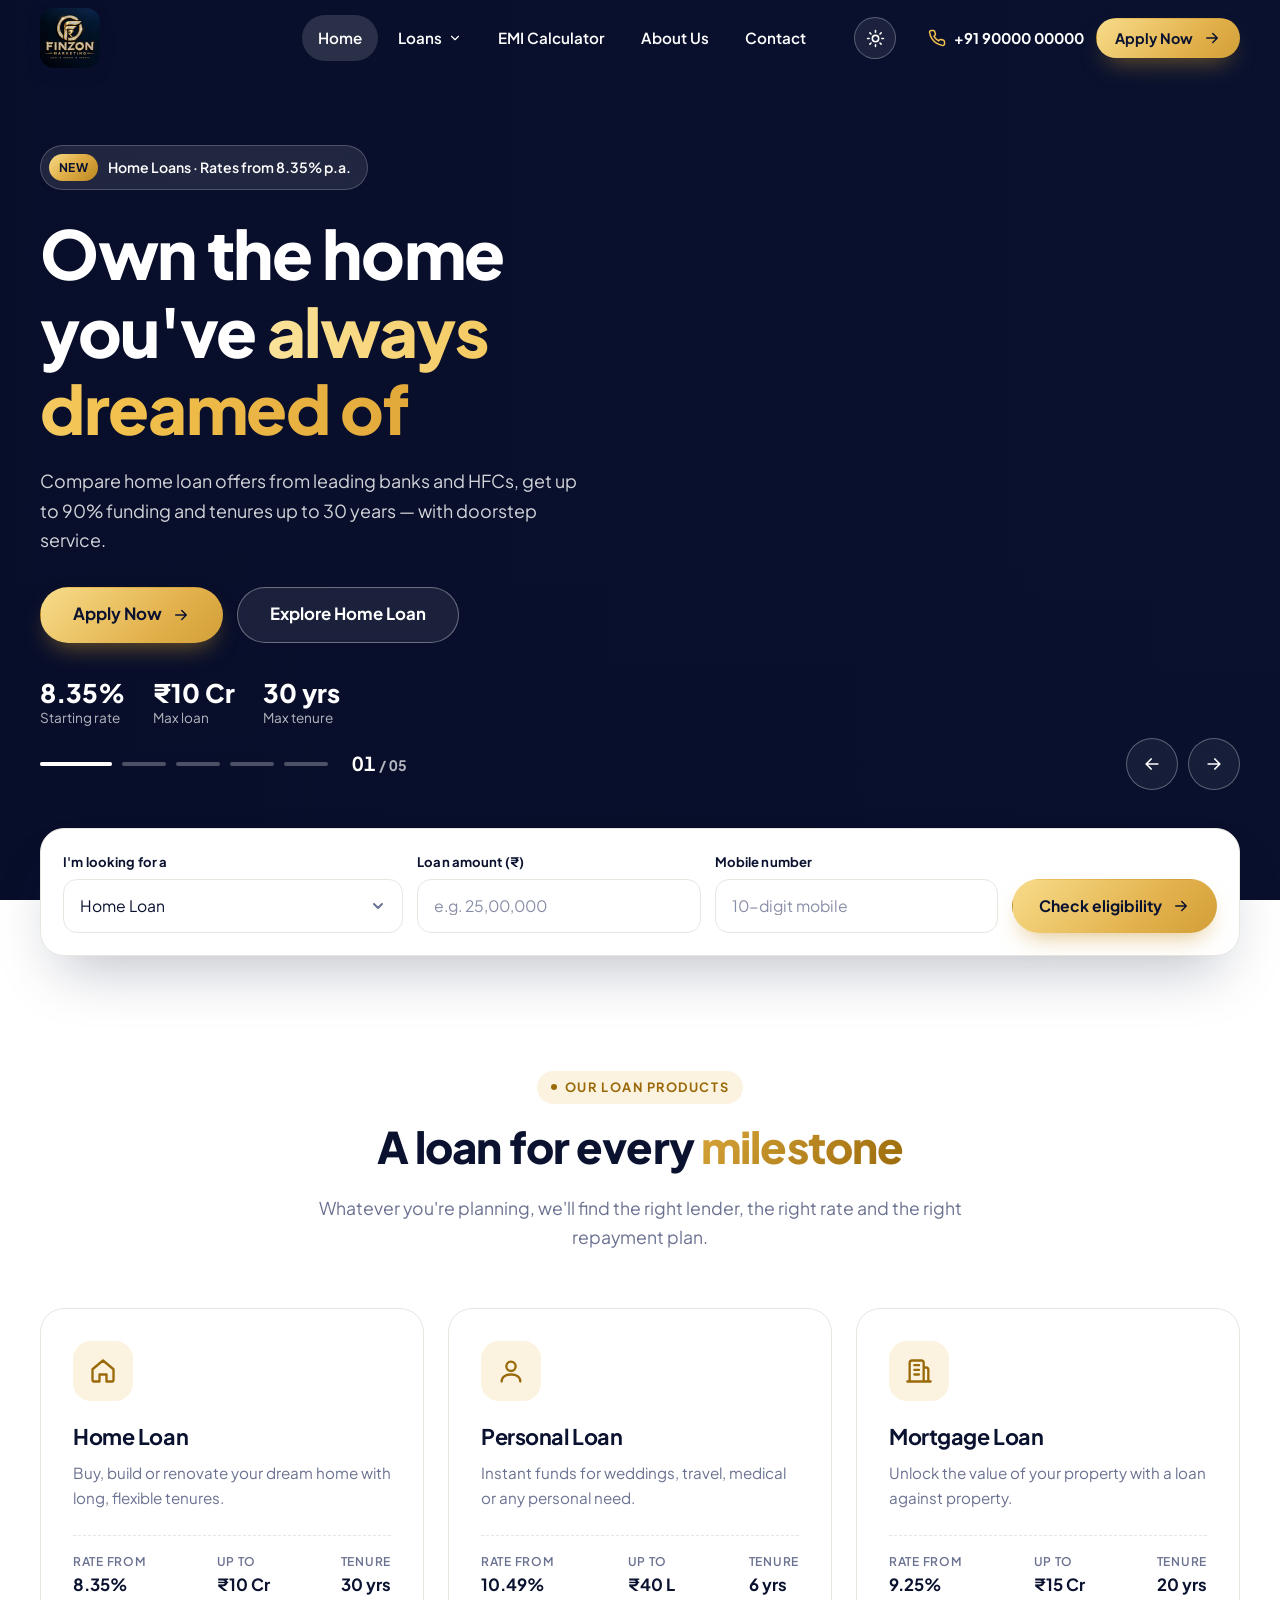
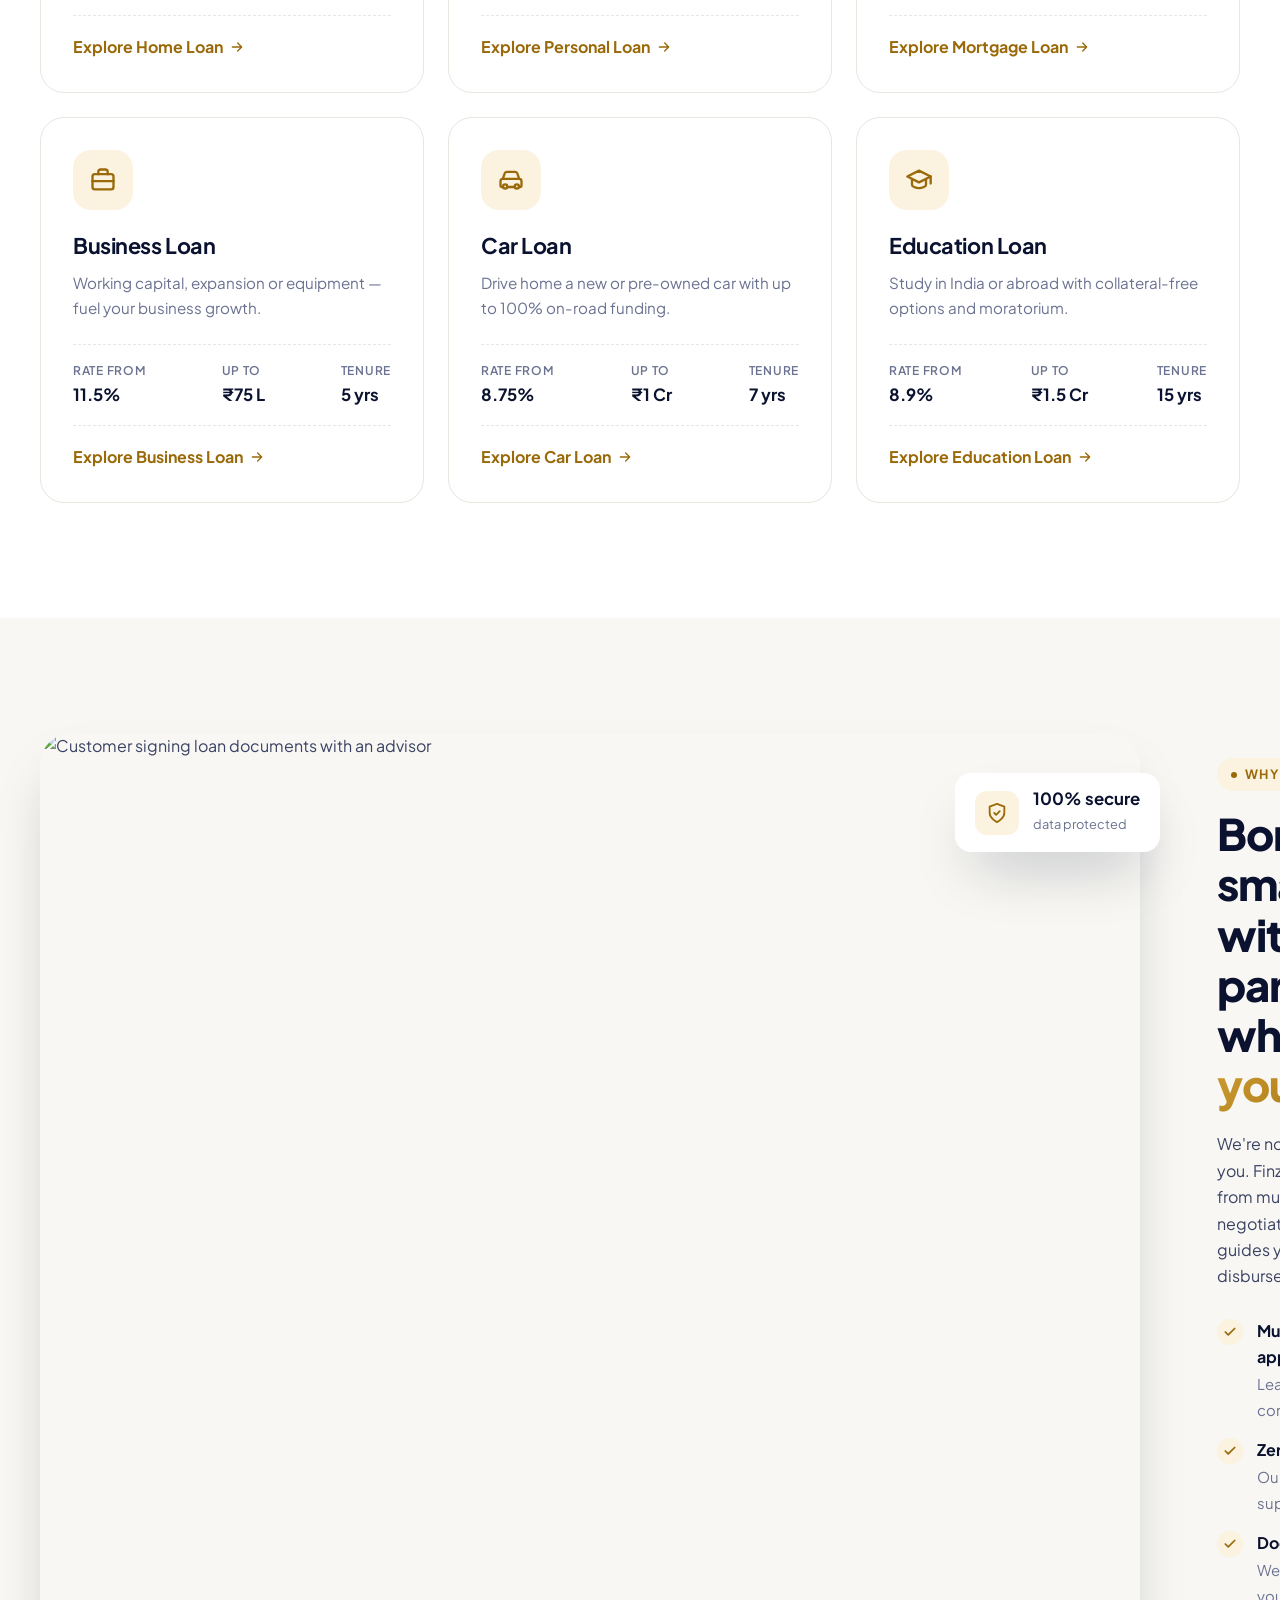
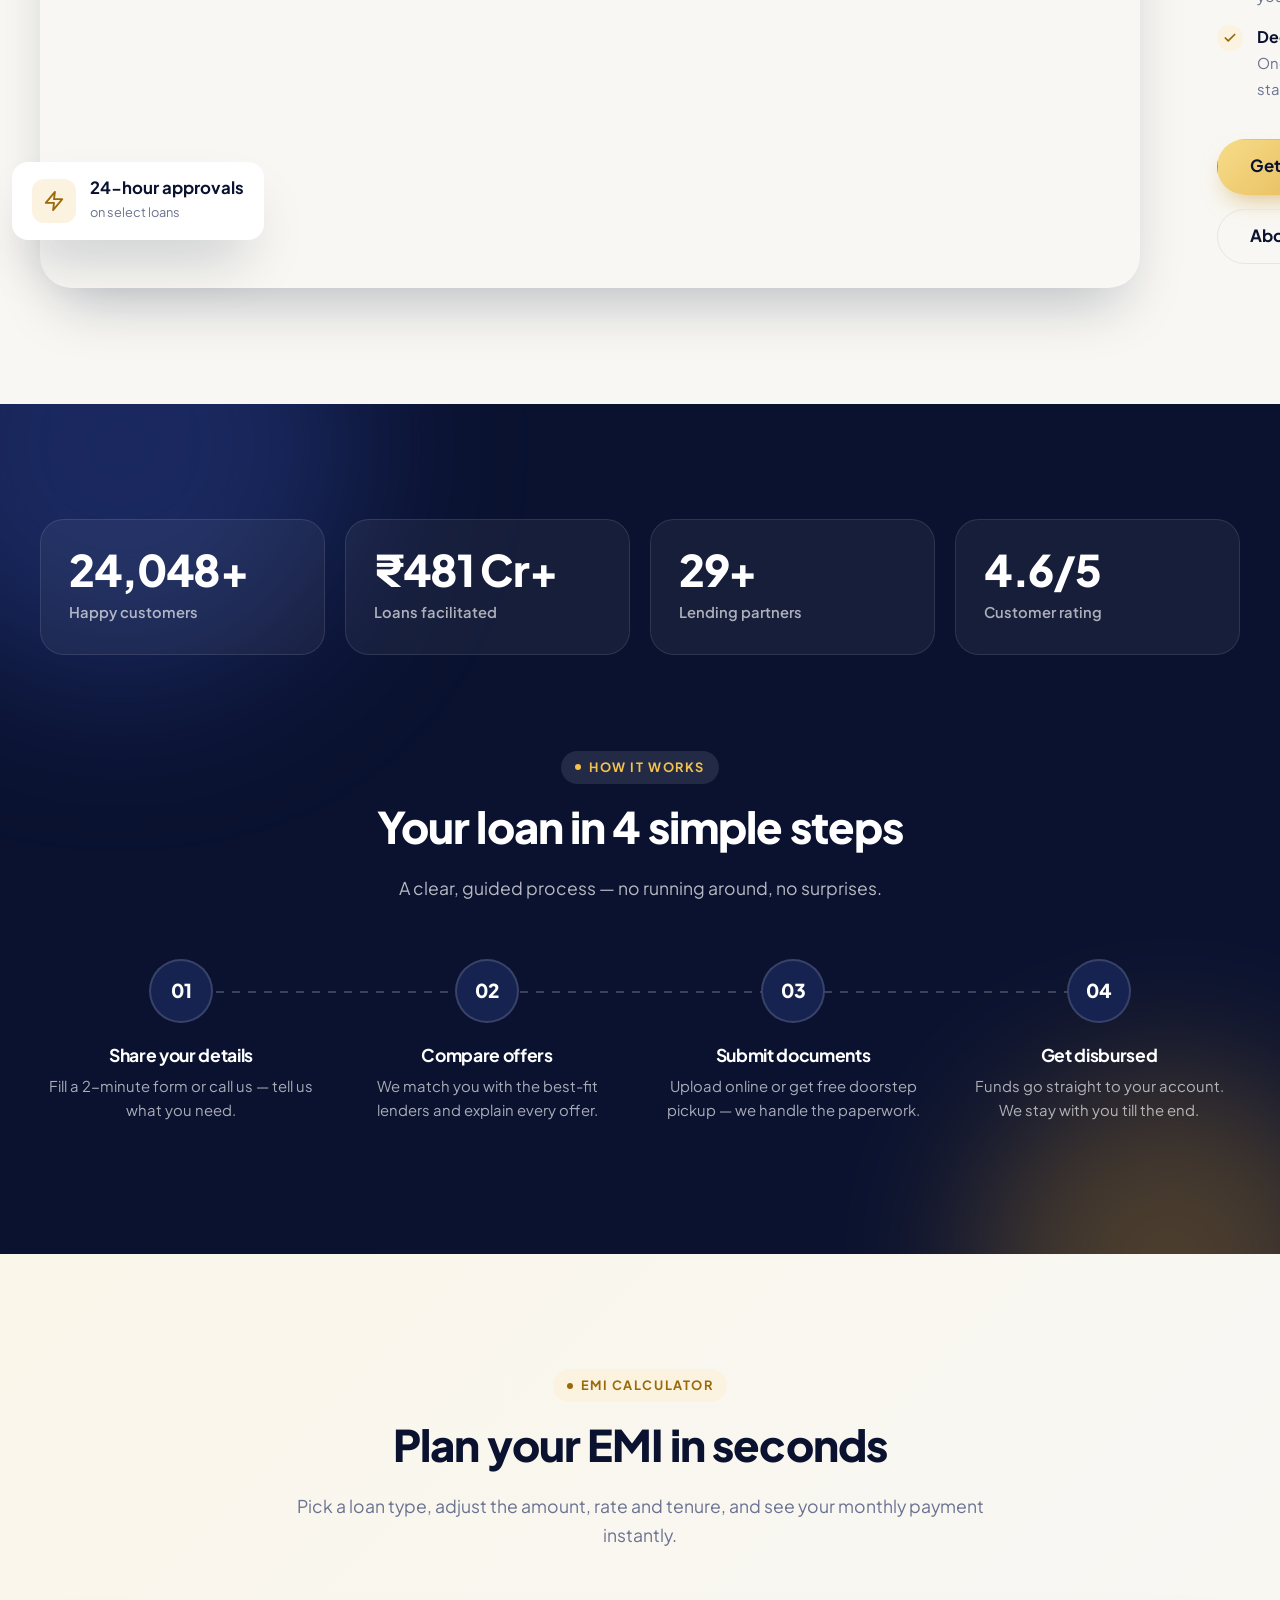
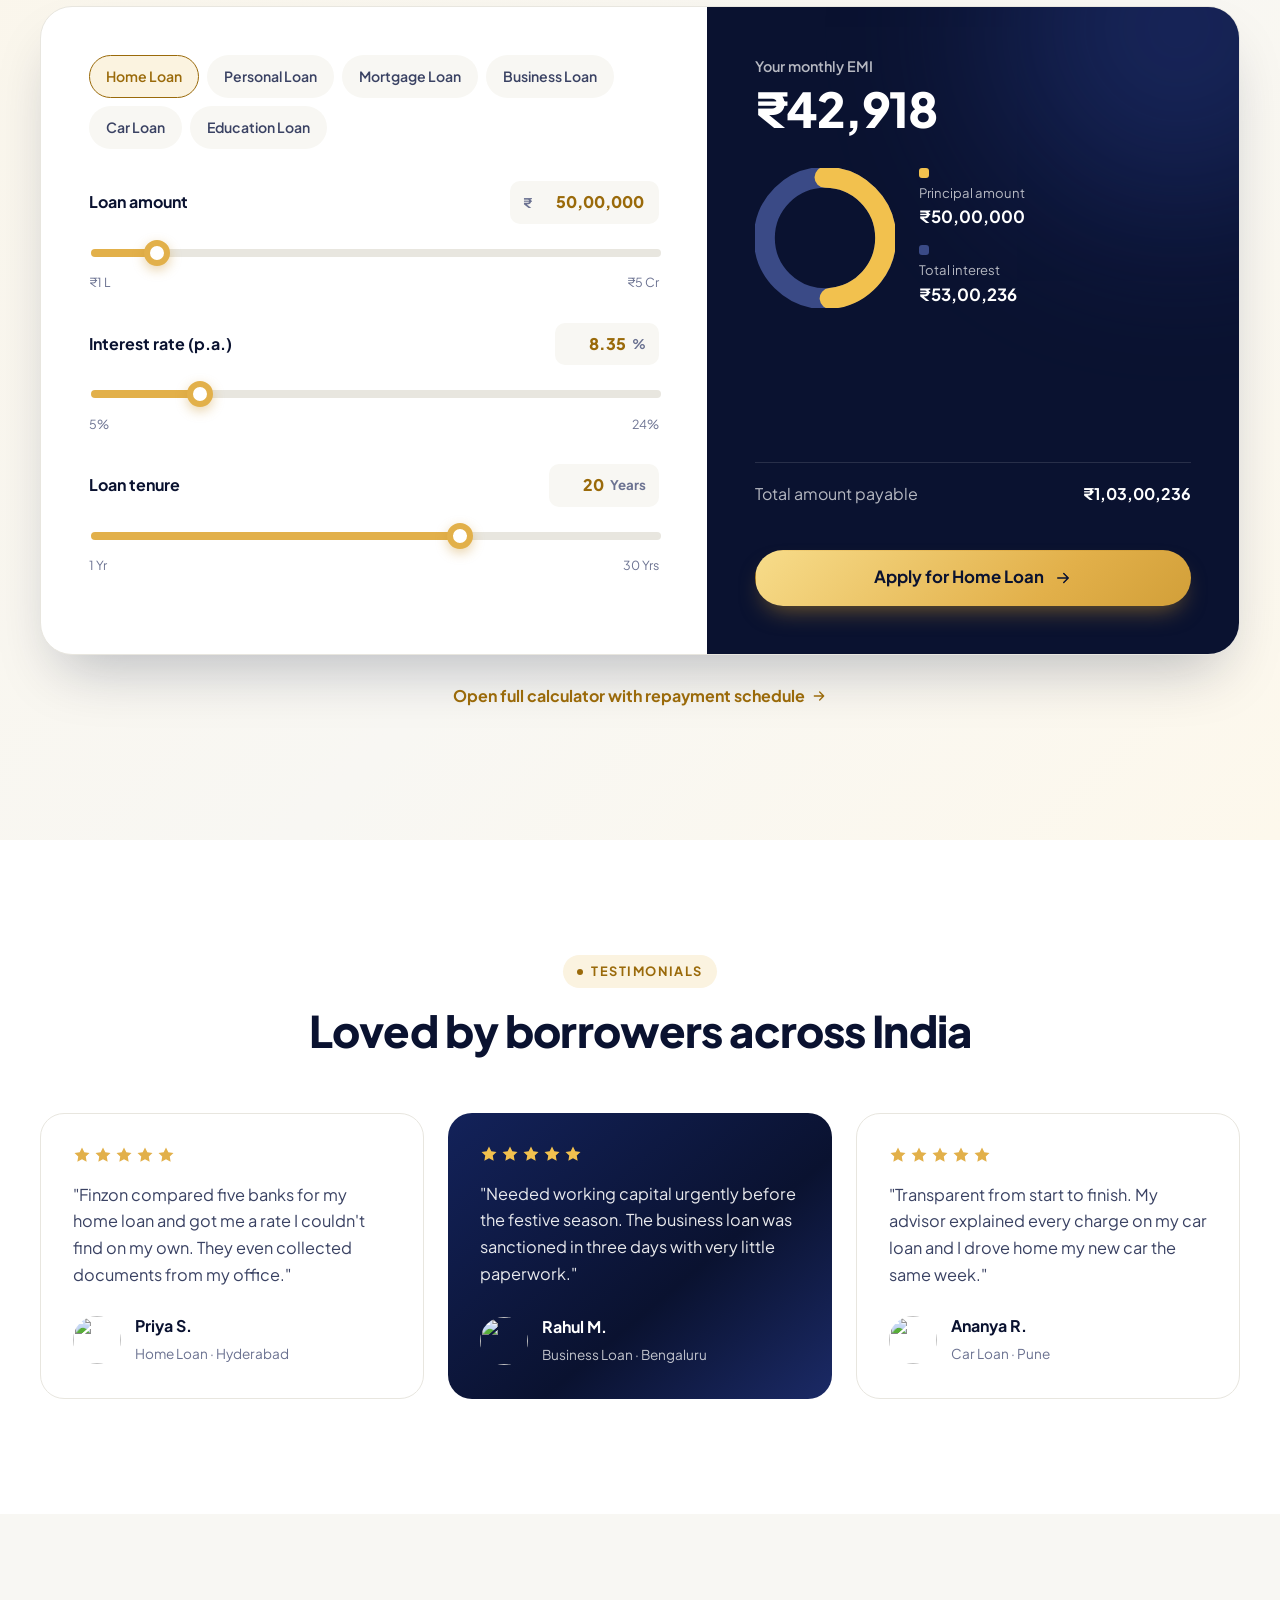
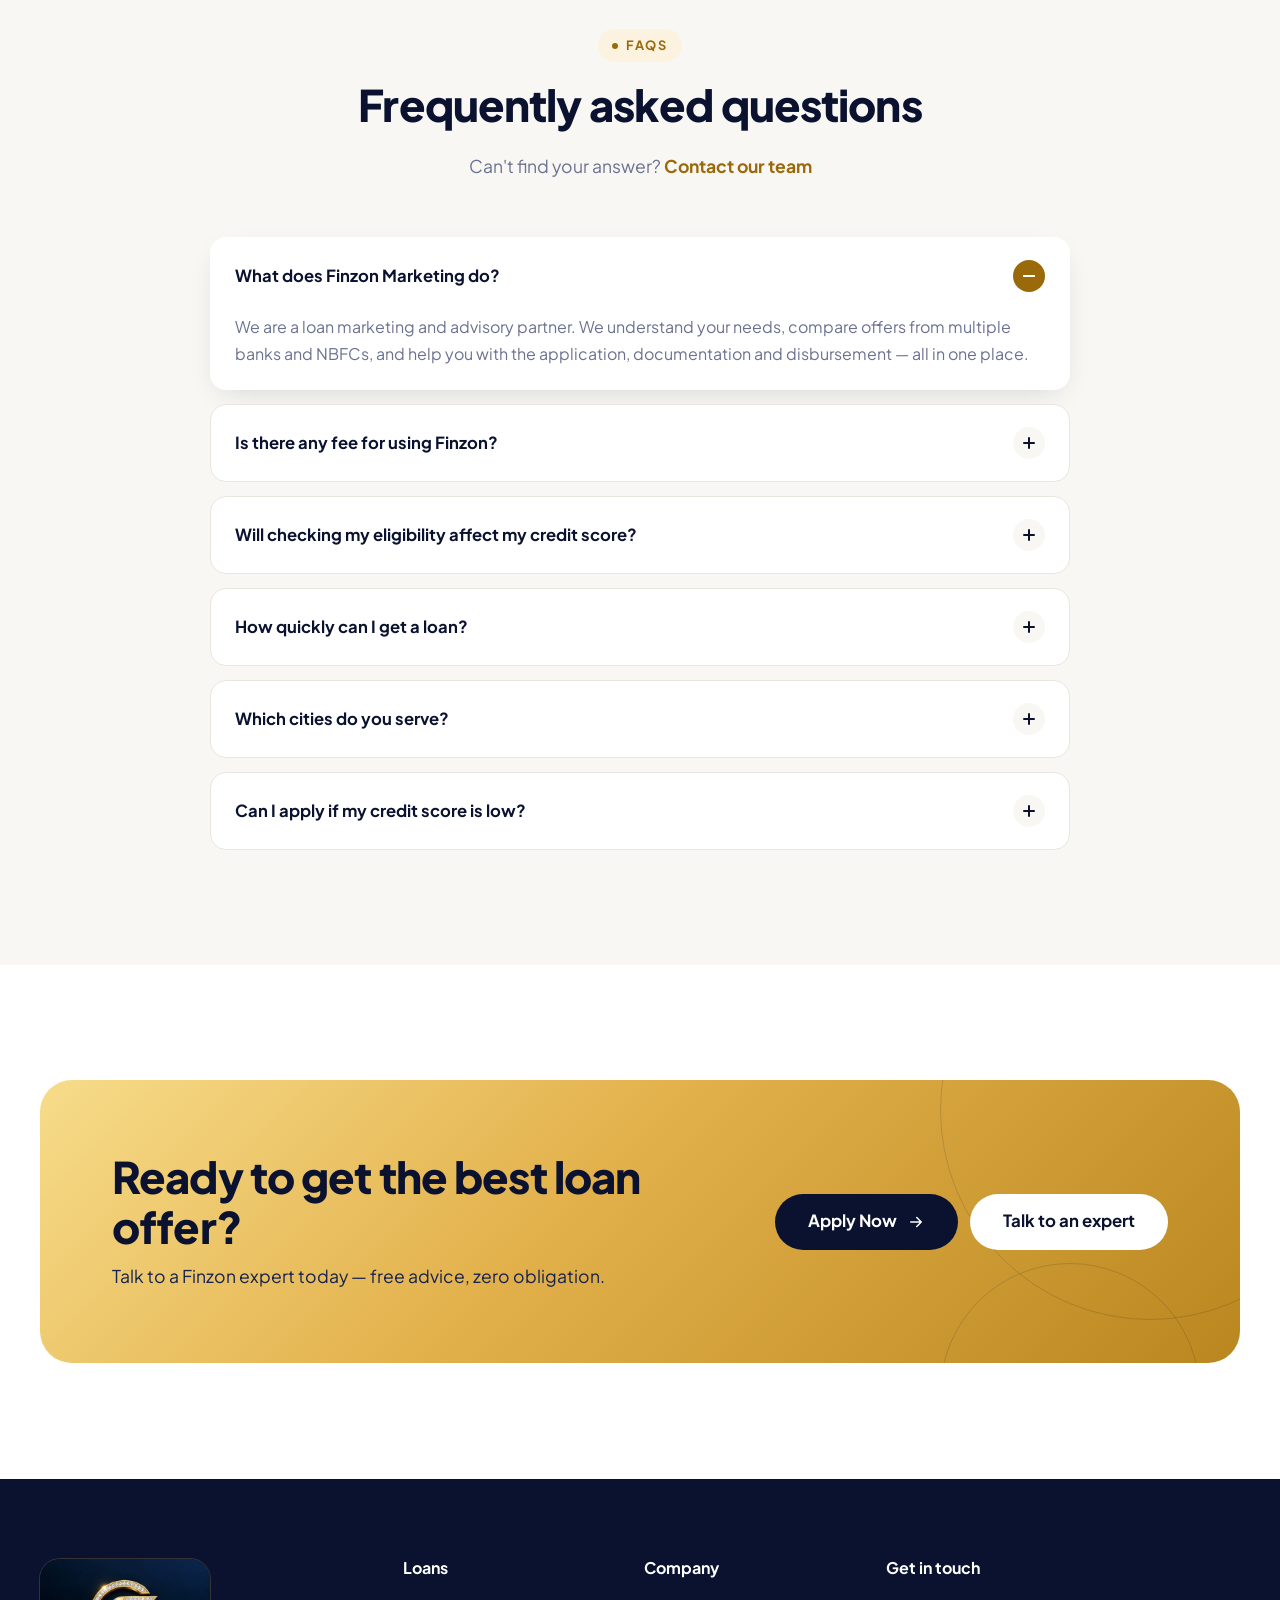
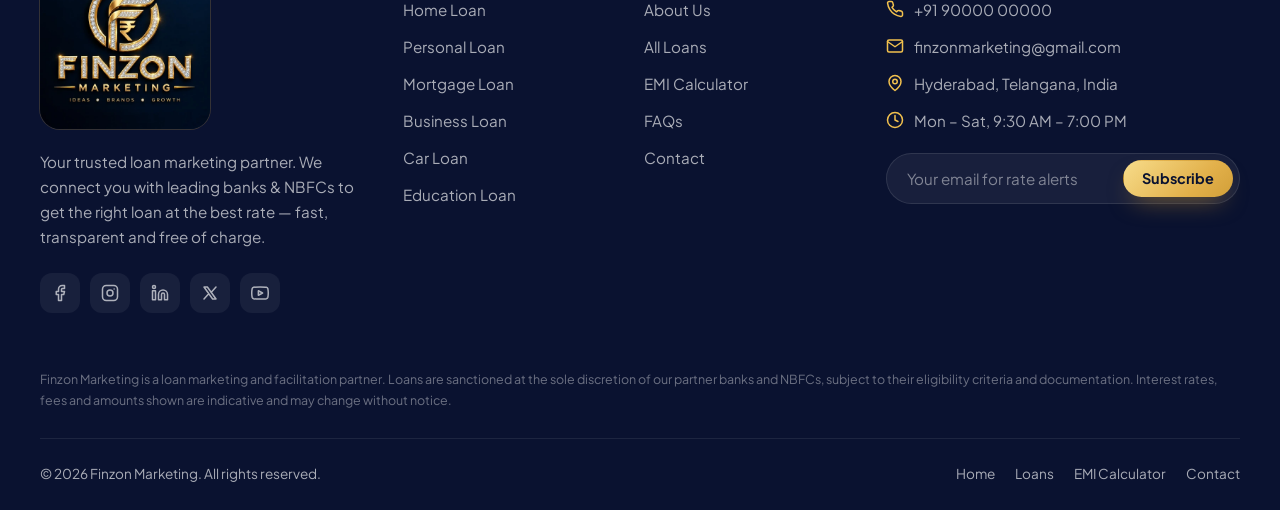
==== commit 730fca11: "Logo update" ====
--- a/index.html
+++ b/index.html
@@ -9,12 +9,16 @@
   <meta property="og:type" content="website">
   <meta property="og:title" content="Finzon Marketing — Home, Personal, Business, Car & Mortgage Loans">
   <meta property="og:description" content="Finzon Marketing helps you compare and apply for home loans, personal loans, mortgage loans, business loans, car loans and education loans from leading banks and NBFCs.">
-  <meta property="og:image" content="assets/img/logo.svg">
-  <link rel="icon" href="assets/img/favicon.svg" type="image/svg+xml">
+  <meta property="og:image" content="https://www.finzon.org/assets/img/logo.png">
+  <link rel="icon" href="favicon.ico" sizes="48x48">
+  <link rel="icon" href="assets/img/favicon-32.png" type="image/png" sizes="32x32">
+  <link rel="icon" href="assets/img/icon-192.png" type="image/png" sizes="192x192">
+  <link rel="apple-touch-icon" href="assets/img/apple-touch-icon.png">
   <link rel="preconnect" href="https://fonts.googleapis.com">
   <link rel="preconnect" href="https://fonts.gstatic.com" crossorigin>
   <link rel="preconnect" href="https://images.unsplash.com">
   <link href="https://fonts.googleapis.com/css2?family=Plus+Jakarta+Sans:wght@400;500;600;700;800&display=swap" rel="stylesheet">
+  <script>try{var t=localStorage.getItem("finzon-theme");if(t==="light"||t==="dark")document.documentElement.dataset.theme=t}catch(e){}</script>
   <link rel="stylesheet" href="css/style.css">
   <script src="js/main.js" defer></script>
 </head>
--- a/css/style.css
+++ b/css/style.css
@@ -11,6 +11,11 @@
   --bg: #ffffff;
   --bg-soft: #f8f7f3;
   --bg-tint: #fbf6ea;
+  --surface: #ffffff;
+  --header-bg: rgba(255, 255, 255, .86);
+  --navy: #0a1230;      /* brand navy: dark sections, always dark in both themes */
+  --navy-2: #16224f;
+  --on-gold: #0a1230;   /* text on gold buttons/badges */
 
   --primary: #9a6a0a;
   --primary-600: #7f5708;
@@ -38,6 +43,52 @@
   --container: 1200px;
   --ease: cubic-bezier(.2, .7, .2, 1);
   --font: "Plus Jakarta Sans", system-ui, -apple-system, "Segoe UI", Roboto, sans-serif;
+  color-scheme: light;
+}
+
+/* ---------- Dark theme ----------
+   Applied when the visitor picks "Dark", or picks "System" and the device is in dark mode. */
+:root[data-theme="dark"] {
+  --ink: #f3f4fa;
+  --ink-2: #d9dcec;
+  --text: #c2c7dc;
+  --muted: #8d94b3;
+  --line: #242d52;
+  --bg: #060b1f;
+  --bg-soft: #0b1230;
+  --bg-tint: #0e1636;
+  --surface: #0f1737;
+  --header-bg: rgba(8, 13, 36, .82);
+  --primary: #f2c14e;
+  --primary-600: #f7d57c;
+  --primary-50: rgba(242, 193, 78, .12);
+  --grad-soft: linear-gradient(135deg, #0d1535 0%, #0a1129 60%, #111a3d 100%);
+  --shadow-sm: 0 1px 2px rgba(0, 0, 0, .4);
+  --shadow: 0 10px 30px -12px rgba(0, 0, 0, .6);
+  --shadow-lg: 0 30px 60px -20px rgba(0, 0, 0, .7);
+  color-scheme: dark;
+}
+@media (prefers-color-scheme: dark) {
+  :root:not([data-theme="light"]) {
+    --ink: #f3f4fa;
+    --ink-2: #d9dcec;
+    --text: #c2c7dc;
+    --muted: #8d94b3;
+    --line: #242d52;
+    --bg: #060b1f;
+    --bg-soft: #0b1230;
+    --bg-tint: #0e1636;
+    --surface: #0f1737;
+    --header-bg: rgba(8, 13, 36, .82);
+    --primary: #f2c14e;
+    --primary-600: #f7d57c;
+    --primary-50: rgba(242, 193, 78, .12);
+    --grad-soft: linear-gradient(135deg, #0d1535 0%, #0a1129 60%, #111a3d 100%);
+    --shadow-sm: 0 1px 2px rgba(0, 0, 0, .4);
+    --shadow: 0 10px 30px -12px rgba(0, 0, 0, .6);
+    --shadow-lg: 0 30px 60px -20px rgba(0, 0, 0, .7);
+    color-scheme: dark;
+  }
 }
 
 /* ---------- Reset ---------- */
@@ -50,6 +101,7 @@
   line-height: 1.65;
   color: var(--text);
   background: var(--bg);
+  transition: background-color .3s, color .3s;
   -webkit-font-smoothing: antialiased;
   overflow-x: hidden;
 }
@@ -102,11 +154,11 @@
 .btn svg { width: 18px; height: 18px; transition: transform .25s var(--ease); }
 .btn:hover { transform: translateY(-2px); }
 .btn:hover svg { transform: translateX(3px); }
-.btn-primary { --_fg: var(--ink); background: var(--grad); background-size: 150% 150%; box-shadow: 0 12px 24px -10px rgba(201, 146, 42, .6); }
+.btn-primary { --_fg: var(--on-gold); background: var(--grad); background-size: 150% 150%; box-shadow: 0 12px 24px -10px rgba(201, 146, 42, .6); }
 .btn-primary:hover { box-shadow: 0 18px 32px -12px rgba(201, 146, 42, .7); background-position: 100% 0; }
-.btn-light { --_bg: #fff; --_fg: var(--ink); }
-.btn-dark { --_bg: var(--ink); --_fg: #fff; }
-.btn-dark:hover { --_bg: var(--ink-2); }
+.btn-light { --_bg: #fff; --_fg: var(--navy); }
+.btn-dark { --_bg: var(--navy); --_fg: #fff; }
+.btn-dark:hover { --_bg: var(--navy-2); }
 .btn-ghost { --_bg: transparent; --_fg: var(--ink); border-color: var(--line); }
 .btn-ghost:hover { border-color: var(--primary); color: var(--primary); }
 .btn-outline-light { --_bg: rgba(255, 255, 255, .08); --_fg: #fff; border-color: rgba(255, 255, 255, .35); backdrop-filter: blur(6px); }
@@ -129,28 +181,22 @@
 }
 .site-header .container { height: 100%; display: flex; align-items: center; gap: 32px; }
 .site-header.is-solid {
-  background: rgba(255, 255, 255, .86);
+  background: var(--header-bg);
   backdrop-filter: saturate(180%) blur(16px);
   -webkit-backdrop-filter: saturate(180%) blur(16px);
   box-shadow: 0 1px 0 var(--line), 0 10px 30px -20px rgba(11, 20, 55, .25);
   --header-h: 68px;
 }
 
-/* Brand lockup (emblem + wordmark) */
-.brand { display: inline-flex; align-items: center; gap: 12px; flex-shrink: 0; }
-.brand .emblem { width: 46px; height: 46px; flex-shrink: 0; filter: drop-shadow(0 4px 10px rgba(201, 146, 42, .35)); transition: transform .5s var(--ease); }
-.brand:hover .emblem { transform: rotate(-8deg) scale(1.04); }
-.brand-text { display: flex; flex-direction: column; line-height: 1; }
-.brand-text b { font-size: 1.45rem; font-weight: 800; letter-spacing: .1em; color: var(--ink); transition: color .3s; }
-.brand-text small { display: flex; align-items: center; gap: 6px; margin-top: 5px; font-size: .56rem; font-weight: 700; letter-spacing: .44em; color: var(--primary); }
-.brand-text small::before, .brand-text small::after { content: ""; height: 1px; width: 10px; background: currentColor; opacity: .7; }
-.gold-text, .site-header:not(.is-solid) .brand-text b, .footer-brand .brand-text b {
+/* Brand logo (original Finzon image, shown unaltered) */
+.brand { display: inline-flex; align-items: center; flex-shrink: 0; }
+.brand img { width: 60px; height: 60px; border-radius: 14px; box-shadow: 0 6px 18px -6px rgba(10, 18, 48, .45); transition: transform .4s var(--ease), width .35s var(--ease), height .35s var(--ease); }
+.brand:hover img { transform: scale(1.04); }
+.site-header.is-solid .brand img { width: 54px; height: 54px; }
+.gold-text {
   background: linear-gradient(180deg, #fff3c4 0%, #f2c14e 45%, #c38f28 100%);
   -webkit-background-clip: text; background-clip: text; color: transparent;
 }
-.site-header:not(.is-solid) .brand-text small { color: var(--gold-light); }
-.nav-open .site-header .brand-text b { background: none; color: var(--ink); }
-.nav-open .site-header .brand-text small { color: var(--primary); }
 
 .nav { display: flex; align-items: center; gap: 4px; margin-left: auto; }
 .nav > li { position: relative; }
@@ -176,7 +222,7 @@
 .mega {
   position: absolute; top: calc(100% + 14px); left: 50%;
   width: 720px; padding: 20px;
-  background: #fff; border-radius: var(--radius-lg);
+  background: var(--surface); border-radius: var(--radius-lg);
   box-shadow: var(--shadow-lg); border: 1px solid var(--line);
   display: grid; grid-template-columns: 1fr 1fr 240px; gap: 6px;
   opacity: 0; visibility: hidden; transform: translate(-50%, 10px);
@@ -216,7 +262,7 @@
 .burger span:nth-child(1) { top: 15px; }
 .burger span:nth-child(2) { top: 21px; }
 .burger span:nth-child(3) { top: 27px; }
-.site-header:not(.is-solid) .burger span { background: #fff; }
+.site-header:not(.is-solid) .burger span { background: var(--surface); }
 .nav-open .burger span { background: var(--ink) !important; }
 .nav-open .burger span:nth-child(1) { top: 21px; transform: rotate(45deg); }
 .nav-open .burger span:nth-child(2) { opacity: 0; }
@@ -224,17 +270,18 @@
 
 /* Mobile drawer */
 .drawer {
-  position: fixed; inset: 0; z-index: 99; background: #fff;
+  position: fixed; inset: 0; z-index: 99; background: var(--surface);
   padding: calc(var(--header-h) + 12px) 16px 32px;
   overflow-y: auto;
   transform: translateX(100%); transition: transform .4s var(--ease);
   display: flex; flex-direction: column; gap: 6px;
 }
 .nav-open .drawer { transform: none; }
-.nav-open .site-header { background: #fff; }
+.nav-open .site-header { background: var(--surface); }
 .nav-open .site-header .logo-light { display: block; }
 .nav-open .site-header .logo-dark { display: none; }
 .drawer a.drawer-link { display: flex; align-items: center; justify-content: space-between; padding: 16px 8px; font-weight: 700; font-size: 1.1rem; color: var(--ink); border-bottom: 1px solid var(--line); }
+.drawer a.drawer-link svg { width: 18px; height: 18px; color: var(--muted); }
 .drawer-loans { display: grid; grid-template-columns: 1fr 1fr; gap: 8px; padding: 12px 0; }
 .drawer-loans a { display: flex; align-items: center; gap: 10px; padding: 12px; border-radius: 12px; background: var(--bg-soft); font-weight: 600; font-size: .9rem; color: var(--ink); }
 .drawer-loans .icon-tile { width: 34px; height: 34px; border-radius: 10px; }
@@ -257,7 +304,7 @@
 .hero { position: relative; }
 .carousel {
   position: relative; height: 100vh; min-height: 640px; max-height: 920px;
-  overflow: hidden; background: var(--ink); color: #fff;
+  overflow: hidden; background: var(--navy); color: #fff;
   touch-action: pan-y;
 }
 .slide {
@@ -293,7 +340,7 @@
   background: rgba(255, 255, 255, .1); border: 1px solid rgba(255, 255, 255, .2);
   backdrop-filter: blur(8px); font-size: .88rem; font-weight: 600; margin-bottom: 24px;
 }
-.slide-tag b { background: var(--grad); color: var(--ink); padding: 4px 10px; border-radius: 999px; font-size: .75rem; letter-spacing: .04em; }
+.slide-tag b { background: var(--grad); color: var(--on-gold); padding: 4px 10px; border-radius: 999px; font-size: .75rem; letter-spacing: .04em; }
 .slide h1, .slide h2 { color: #fff; font-size: clamp(2.3rem, 5.4vw, 4.2rem); font-weight: 800; margin-bottom: 20px; }
 .slide h1 em, .slide h2 em { font-style: normal; background: linear-gradient(90deg, #fbe39a, #f2c14e 50%, #e2a93a); -webkit-background-clip: text; background-clip: text; color: transparent; }
 .slide p { font-size: clamp(1rem, 1.4vw, 1.2rem); color: rgba(255, 255, 255, .82); max-width: 540px; margin-bottom: 32px; }
@@ -327,7 +374,7 @@
   border: 1px solid rgba(255, 255, 255, .3); background: rgba(255, 255, 255, .06);
   backdrop-filter: blur(8px); transition: background .25s, transform .25s var(--ease);
 }
-.arrow:hover { background: #fff; color: var(--ink); transform: scale(1.06); }
+.arrow:hover { background: #fff; color: var(--navy); transform: scale(1.06); }
 .arrow svg { width: 20px; height: 20px; }
 .carousel-left { display: flex; align-items: center; gap: 24px; }
 
@@ -336,7 +383,7 @@
   position: relative; z-index: 10; margin-top: -72px;
 }
 .quick-card {
-  background: #fff; border-radius: var(--radius-lg); box-shadow: var(--shadow-lg);
+  background: var(--surface); border-radius: var(--radius-lg); box-shadow: var(--shadow-lg);
   padding: 22px; display: grid; grid-template-columns: 1.2fr 1fr 1fr auto; gap: 14px; align-items: end;
   border: 1px solid var(--line);
 }
@@ -363,7 +410,7 @@
 .field label { font-size: .82rem; font-weight: 700; color: var(--ink); letter-spacing: .01em; }
 .input, .select, .textarea {
   width: 100%; height: 54px; padding: 0 16px;
-  border: 1.5px solid var(--line); border-radius: 14px; background: #fff;
+  border: 1.5px solid var(--line); border-radius: 14px; background: var(--surface);
   font-size: .98rem; color: var(--ink);
   transition: border-color .2s, box-shadow .2s;
 }
@@ -394,7 +441,7 @@
 .loan-card {
   position: relative; display: flex; flex-direction: column;
   padding: 32px; border-radius: var(--radius-lg);
-  background: #fff; border: 1px solid var(--line);
+  background: var(--surface); border: 1px solid var(--line);
   transition: transform .35s var(--ease), box-shadow .35s var(--ease), border-color .35s;
   overflow: hidden; isolation: isolate;
 }
@@ -405,7 +452,7 @@
 .loan-card:hover { transform: translateY(-8px); box-shadow: var(--shadow-lg); border-color: transparent; }
 .loan-card:hover::before { opacity: 1; }
 .loan-card:hover, .loan-card:hover h3, .loan-card:hover .loan-rate strong, .loan-card:hover .link-arrow { color: #fff; }
-.loan-card:hover .icon-tile { background: var(--grad); color: var(--ink); }
+.loan-card:hover .icon-tile { background: var(--grad); color: var(--on-gold); }
 .loan-card:hover .link-arrow { color: var(--accent) !important; }
 .loan-card:hover .loan-rate { border-color: rgba(255, 255, 255, .25); }
 .loan-card:hover .loan-rate span, .loan-card:hover p { color: rgba(255, 255, 255, .85); }
@@ -423,12 +470,12 @@
    Stats band
    ========================================================================== */
 .stats { display: grid; grid-template-columns: repeat(4, 1fr); gap: 20px; }
-.stat { padding: 28px; border-radius: var(--radius-lg); background: #fff; border: 1px solid var(--line); }
+.stat { padding: 28px; border-radius: var(--radius-lg); background: var(--surface); border: 1px solid var(--line); }
 .stat strong { display: block; font-size: clamp(2rem, 3.4vw, 2.8rem); font-weight: 800; color: var(--ink); line-height: 1; margin-bottom: 8px; letter-spacing: -.03em; }
 .stat span { color: var(--muted); font-weight: 600; font-size: .92rem; }
 @media (max-width: 860px) { .stats { grid-template-columns: repeat(2, 1fr); } }
 
-.dark-band { background: var(--ink); color: rgba(255, 255, 255, .8); position: relative; overflow: hidden; }
+.dark-band { background: var(--navy); color: rgba(255, 255, 255, .8); position: relative; overflow: hidden; }
 .dark-band::before, .dark-band::after { content: ""; position: absolute; border-radius: 50%; filter: blur(80px); opacity: .5; pointer-events: none; }
 .dark-band::before { width: 480px; height: 480px; background: #2a3f8f; top: -200px; left: -120px; }
 .dark-band::after { width: 380px; height: 380px; background: #c9922a; bottom: -200px; right: -80px; opacity: .35; }
@@ -448,7 +495,7 @@
 .split-media { position: relative; }
 .split-media img { width: 100%; aspect-ratio: 4 / 4.2; object-fit: cover; border-radius: var(--radius-xl); box-shadow: var(--shadow-lg); }
 .float-card {
-  position: absolute; background: #fff; border-radius: var(--radius); box-shadow: var(--shadow-lg);
+  position: absolute; background: var(--surface); border-radius: var(--radius); box-shadow: var(--shadow-lg);
   padding: 16px 20px; display: flex; align-items: center; gap: 14px;
   animation: floaty 5s ease-in-out infinite;
 }
@@ -472,7 +519,7 @@
 .feature-grid { display: grid; grid-template-columns: repeat(3, 1fr); gap: 24px; }
 @media (max-width: 900px) { .feature-grid { grid-template-columns: repeat(2, 1fr); } }
 @media (max-width: 560px) { .feature-grid { grid-template-columns: 1fr; } }
-.feature { padding: 30px; border-radius: var(--radius-lg); background: #fff; border: 1px solid var(--line); transition: transform .3s var(--ease), box-shadow .3s var(--ease); }
+.feature { padding: 30px; border-radius: var(--radius-lg); background: var(--surface); border: 1px solid var(--line); transition: transform .3s var(--ease), box-shadow .3s var(--ease); }
 .feature:hover { transform: translateY(-4px); box-shadow: var(--shadow); }
 .feature .icon-tile { margin-bottom: 20px; }
 .feature h3 { font-size: 1.12rem; }
@@ -485,15 +532,15 @@
 .step-num {
   counter-increment: step; position: relative; z-index: 1;
   width: 64px; height: 64px; border-radius: 50%; margin: 0 auto 22px;
-  display: grid; place-items: center; background: #fff; border: 2px solid var(--line);
+  display: grid; place-items: center; background: var(--surface); border: 2px solid var(--line);
   font-weight: 800; font-size: 1.2rem; color: var(--primary);
   transition: background .3s, color .3s, border-color .3s;
 }
 .step-num::before { content: "0" counter(step); }
-.step:hover .step-num { background: var(--grad); color: var(--ink); border-color: transparent; }
+.step:hover .step-num { background: var(--grad); color: var(--on-gold); border-color: transparent; }
 .step h3 { font-size: 1.1rem; }
 .step p { color: var(--muted); font-size: .93rem; }
-.dark-band .step-num { background: var(--ink-2); border-color: rgba(255, 255, 255, .15); color: #fff; }
+.dark-band .step-num { background: var(--navy-2); border-color: rgba(255, 255, 255, .15); color: #fff; }
 .dark-band .steps::before { background: repeating-linear-gradient(90deg, rgba(255, 255, 255, .2) 0 8px, transparent 8px 16px); }
 .dark-band .step p { color: rgba(255, 255, 255, .65); }
 @media (max-width: 860px) { .steps { grid-template-columns: repeat(2, 1fr); row-gap: 40px; } .steps::before { display: none; } }
@@ -504,7 +551,7 @@
    ========================================================================== */
 .emi {
   display: grid; grid-template-columns: 1.25fr 1fr; gap: 0;
-  background: #fff; border-radius: var(--radius-xl); box-shadow: var(--shadow-lg);
+  background: var(--surface); border-radius: var(--radius-xl); box-shadow: var(--shadow-lg);
   overflow: hidden; border: 1px solid var(--line);
 }
 @media (max-width: 900px) { .emi { grid-template-columns: 1fr; } }
@@ -535,15 +582,15 @@
 }
 input[type="range"]::-webkit-slider-thumb {
   -webkit-appearance: none; width: 26px; height: 26px; border-radius: 50%;
-  background: #fff; border: 6px solid var(--gold); box-shadow: 0 4px 12px rgba(201, 146, 42, .4);
+  background: var(--surface); border: 6px solid var(--gold); box-shadow: 0 4px 12px rgba(201, 146, 42, .4);
   transition: transform .15s;
 }
 input[type="range"]::-webkit-slider-thumb:hover { transform: scale(1.12); }
-input[type="range"]::-moz-range-thumb { width: 16px; height: 16px; border-radius: 50%; background: #fff; border: 6px solid var(--gold); box-shadow: 0 4px 12px rgba(201, 146, 42, .4); }
+input[type="range"]::-moz-range-thumb { width: 16px; height: 16px; border-radius: 50%; background: var(--surface); border: 6px solid var(--gold); box-shadow: 0 4px 12px rgba(201, 146, 42, .4); }
 .range-scale { display: flex; justify-content: space-between; font-size: .78rem; color: var(--muted); margin-top: 8px; }
 
 .emi-result {
-  padding: clamp(24px, 4vw, 48px); background: var(--ink); color: #fff;
+  padding: clamp(24px, 4vw, 48px); background: var(--navy); color: #fff;
   display: flex; flex-direction: column; position: relative; overflow: hidden;
 }
 .emi-result::before { content: ""; position: absolute; width: 360px; height: 360px; border-radius: 50%; background: #2a3f8f; filter: blur(90px); opacity: .45; top: -160px; right: -120px; }
@@ -570,7 +617,7 @@
    ========================================================================== */
 .t-grid { display: grid; grid-template-columns: repeat(3, 1fr); gap: 24px; }
 @media (max-width: 960px) { .t-grid { grid-template-columns: 1fr; max-width: 620px; margin-inline: auto; } }
-.t-card { padding: 32px; border-radius: var(--radius-lg); background: #fff; border: 1px solid var(--line); display: flex; flex-direction: column; }
+.t-card { padding: 32px; border-radius: var(--radius-lg); background: var(--surface); border: 1px solid var(--line); display: flex; flex-direction: column; }
 .t-card:nth-child(2) { background: var(--grad-navy); color: rgba(255, 255, 255, .9); border: 0; }
 .t-card:nth-child(2) .t-person strong { color: #fff; }
 .t-card:nth-child(2) .t-person span { color: rgba(255, 255, 255, .75); }
@@ -587,7 +634,7 @@
    FAQ
    ========================================================================== */
 .faq { max-width: 860px; margin-inline: auto; display: grid; gap: 14px; }
-.faq-item { border: 1px solid var(--line); border-radius: var(--radius); background: #fff; transition: box-shadow .3s, border-color .3s; }
+.faq-item { border: 1px solid var(--line); border-radius: var(--radius); background: var(--surface); transition: box-shadow .3s, border-color .3s; }
 .faq-item.is-open { box-shadow: var(--shadow); border-color: transparent; }
 .faq-q {
   width: 100%; display: flex; justify-content: space-between; align-items: center; gap: 20px;
@@ -597,7 +644,7 @@
 .faq-q .plus::before, .faq-q .plus::after { content: ""; position: absolute; left: 50%; top: 50%; width: 12px; height: 2px; background: var(--ink); transform: translate(-50%, -50%); border-radius: 2px; transition: transform .3s var(--ease), background .3s; }
 .faq-q .plus::after { transform: translate(-50%, -50%) rotate(90deg); }
 .faq-item.is-open .plus { background: var(--primary); transform: rotate(180deg); }
-.faq-item.is-open .plus::before, .faq-item.is-open .plus::after { background: #fff; }
+.faq-item.is-open .plus::before, .faq-item.is-open .plus::after { background: var(--surface); }
 .faq-item.is-open .plus::after { transform: translate(-50%, -50%) rotate(0); }
 .faq-a { display: grid; grid-template-rows: 0fr; transition: grid-template-rows .35s var(--ease); }
 .faq-item.is-open .faq-a { grid-template-rows: 1fr; }
@@ -609,15 +656,15 @@
    ========================================================================== */
 .cta {
   position: relative; overflow: hidden; border-radius: var(--radius-xl);
-  padding: clamp(40px, 6vw, 72px); background: var(--grad); color: var(--ink);
+  padding: clamp(40px, 6vw, 72px); background: var(--grad); color: var(--on-gold);
   display: grid; grid-template-columns: 1.4fr auto; gap: 32px; align-items: center;
 }
 .cta::before, .cta::after { content: ""; position: absolute; border-radius: 50%; border: 1px solid rgba(10, 18, 48, .14); }
 .cta::before { width: 420px; height: 420px; right: -120px; top: -180px; }
 .cta::after { width: 260px; height: 260px; right: 40px; bottom: -160px; }
 .cta > * { position: relative; z-index: 1; }
-.cta h2 { color: var(--ink); margin-bottom: 10px; }
-.cta p { color: var(--ink-2); font-size: 1.1rem; margin: 0; }
+.cta h2 { color: var(--on-gold); margin-bottom: 10px; }
+.cta p { color: var(--navy-2); font-size: 1.1rem; margin: 0; }
 .cta-actions { display: flex; gap: 12px; flex-wrap: wrap; }
 @media (max-width: 800px) { .cta { grid-template-columns: 1fr; } }
 
@@ -625,7 +672,7 @@
    Page hero (inner pages)
    ========================================================================== */
 .page-hero {
-  position: relative; color: #fff; background: var(--ink);
+  position: relative; color: #fff; background: var(--navy);
   padding: calc(var(--header-h) + clamp(48px, 7vw, 96px)) 0 clamp(64px, 8vw, 110px);
   overflow: hidden;
 }
@@ -655,12 +702,12 @@
 /* Info cards (eligibility / documents) */
 .info-grid { display: grid; grid-template-columns: 1fr 1fr; gap: 24px; }
 @media (max-width: 860px) { .info-grid { grid-template-columns: 1fr; } }
-.info-card { padding: clamp(28px, 4vw, 40px); border-radius: var(--radius-lg); background: #fff; border: 1px solid var(--line); }
+.info-card { padding: clamp(28px, 4vw, 40px); border-radius: var(--radius-lg); background: var(--surface); border: 1px solid var(--line); }
 .info-card h3 { display: flex; align-items: center; gap: 14px; font-size: 1.35rem; margin-bottom: 24px; }
 .info-card .check-list { margin: 0; }
 
 /* Table */
-.table-wrap { overflow-x: auto; border-radius: var(--radius-lg); border: 1px solid var(--line); background: #fff; }
+.table-wrap { overflow-x: auto; border-radius: var(--radius-lg); border: 1px solid var(--line); background: var(--surface); }
 table { width: 100%; border-collapse: collapse; min-width: 560px; }
 th, td { padding: 18px 24px; text-align: left; border-bottom: 1px solid var(--line); font-size: .96rem; }
 th { background: var(--bg-soft); color: var(--ink); font-size: .82rem; text-transform: uppercase; letter-spacing: .06em; }
@@ -672,11 +719,11 @@
 .contact-grid { display: grid; grid-template-columns: 1fr 1.4fr; gap: 32px; }
 @media (max-width: 900px) { .contact-grid { grid-template-columns: 1fr; } }
 .contact-cards { display: grid; gap: 16px; align-content: start; }
-.contact-card { display: flex; gap: 18px; padding: 24px; border-radius: var(--radius-lg); background: #fff; border: 1px solid var(--line); }
+.contact-card { display: flex; gap: 18px; padding: 24px; border-radius: var(--radius-lg); background: var(--surface); border: 1px solid var(--line); }
 .contact-card strong { display: block; color: var(--ink); font-size: 1.05rem; }
 .contact-card span, .contact-card a { color: var(--muted); font-size: .94rem; }
 .contact-card a:hover { color: var(--primary); }
-.form-card { padding: clamp(24px, 4vw, 44px); border-radius: var(--radius-xl); background: #fff; border: 1px solid var(--line); box-shadow: var(--shadow); }
+.form-card { padding: clamp(24px, 4vw, 44px); border-radius: var(--radius-xl); background: var(--surface); border: 1px solid var(--line); box-shadow: var(--shadow); }
 
 /* Values / team */
 .value-grid { display: grid; grid-template-columns: repeat(4, 1fr); gap: 24px; }
@@ -696,7 +743,7 @@
 .tl-item:last-child::before { display: none; }
 .tl-year { font-weight: 800; color: var(--primary); font-size: 1.2rem; text-align: right; }
 .tl-body { position: relative; padding-left: 28px; }
-.tl-body::before { content: ""; position: absolute; left: -17px; top: 6px; width: 16px; height: 16px; border-radius: 50%; background: #fff; border: 4px solid var(--gold); }
+.tl-body::before { content: ""; position: absolute; left: -17px; top: 6px; width: 16px; height: 16px; border-radius: 50%; background: var(--surface); border: 4px solid var(--gold); }
 .tl-body h3 { font-size: 1.1rem; margin-bottom: 4px; }
 .tl-body p { color: var(--muted); margin: 0; }
 
@@ -708,7 +755,7 @@
 .modal-backdrop { position: absolute; inset: 0; background: rgba(8, 14, 42, .6); backdrop-filter: blur(6px); }
 .modal-dialog {
   position: relative; width: min(100%, 560px); max-height: calc(100vh - 32px); overflow-y: auto;
-  background: #fff; border-radius: var(--radius-xl); padding: clamp(24px, 4vw, 40px);
+  background: var(--surface); border-radius: var(--radius-xl); padding: clamp(24px, 4vw, 40px);
   box-shadow: var(--shadow-lg); transform: translateY(24px) scale(.98); transition: transform .35s var(--ease);
 }
 .modal.is-open .modal-dialog { transform: none; }
@@ -722,16 +769,12 @@
 /* ==========================================================================
    Footer
    ========================================================================== */
-.site-footer { background: var(--ink); color: rgba(255, 255, 255, .65); padding-top: 80px; font-size: .95rem; }
+.site-footer { background: var(--navy); color: rgba(255, 255, 255, .65); padding-top: 80px; font-size: .95rem; }
 .footer-top { display: grid; grid-template-columns: 1.6fr 1fr 1fr 1.3fr; gap: 40px; padding-bottom: 56px; }
 @media (max-width: 960px) { .footer-top { grid-template-columns: 1fr 1fr; } }
 @media (max-width: 560px) { .footer-top { grid-template-columns: 1fr; } }
-.footer-brand .brand { margin-bottom: 18px; }
-.footer-brand .emblem { width: 58px; height: 58px; }
-.footer-brand .brand-text b { font-size: 1.8rem; }
-.footer-brand .brand-text small { color: var(--gold-light); }
-.tagline { display: flex; align-items: center; gap: 10px; font-size: .72rem; font-weight: 700; letter-spacing: .28em; color: var(--accent); margin-bottom: 16px; }
-.tagline i { width: 4px; height: 4px; border-radius: 50%; background: currentColor; }
+.footer-brand .brand { margin-bottom: 20px; }
+.footer-brand .brand img { width: 170px; height: 170px; border-radius: 20px; box-shadow: 0 0 0 1px rgba(242, 193, 78, .18); }
 .footer-brand p { max-width: 320px; }
 .site-footer h4 { color: #fff; font-size: 1rem; margin-bottom: 20px; letter-spacing: 0; }
 .footer-links { display: grid; gap: 12px; }
@@ -739,7 +782,7 @@
 .footer-links a:hover { color: #fff; padding-left: 4px; }
 .socials { display: flex; gap: 10px; margin-top: 24px; }
 .socials a { width: 40px; height: 40px; border-radius: 12px; display: grid; place-items: center; background: rgba(255, 255, 255, .06); transition: background .2s, color .2s; }
-.socials a:hover { background: var(--grad); color: var(--ink); }
+.socials a:hover { background: var(--grad); color: var(--on-gold); }
 .socials svg { width: 18px; height: 18px; }
 .newsletter { display: flex; gap: 8px; margin-top: 8px; padding: 6px; background: rgba(255, 255, 255, .06); border-radius: 999px; border: 1px solid rgba(255, 255, 255, .1); }
 .newsletter input { flex: 1; min-width: 0; background: none; border: 0; padding: 0 14px; color: #fff; outline: none; }
@@ -756,7 +799,7 @@
 /* Back to top */
 .to-top {
   position: fixed; right: 20px; bottom: 20px; z-index: 90; width: 48px; height: 48px; border-radius: 50%;
-  background: var(--ink); color: #fff; display: grid; place-items: center; box-shadow: var(--shadow);
+  background: var(--navy); color: #fff; display: grid; place-items: center; box-shadow: var(--shadow);
   opacity: 0; transform: translateY(16px); pointer-events: none; transition: opacity .3s, transform .3s var(--ease), background .2s;
 }
 .to-top.is-visible { opacity: 1; transform: none; pointer-events: auto; }
@@ -783,6 +826,71 @@
 }
 
 /* 404 */
-.nf { min-height: 100vh; display: grid; place-items: center; text-align: center; background: var(--ink); color: rgba(255, 255, 255, .75); padding: 120px 16px 60px; }
+.nf { min-height: 100vh; display: grid; place-items: center; text-align: center; background: var(--navy); color: rgba(255, 255, 255, .75); padding: 120px 16px 60px; }
 .nf strong { display: block; font-size: clamp(6rem, 18vw, 12rem); font-weight: 800; line-height: 1; letter-spacing: -.05em; }
 .nf h1 { color: #fff; font-size: clamp(1.6rem, 3vw, 2.2rem); }
+
+/* ---------- Dark theme fine-tuning ---------- */
+:root[data-theme="dark"] .grad-text { background-image: linear-gradient(135deg, #fbe39a 0%, #e2a93a 100%); }
+:root[data-theme="dark"] .t-card:nth-child(2) { box-shadow: 0 0 0 1px rgba(242, 193, 78, .2); }
+:root[data-theme="dark"] .loan-card:hover { box-shadow: 0 0 0 1px rgba(242, 193, 78, .25), var(--shadow-lg); }
+:root[data-theme="dark"] .form-success .icon-tile { background: rgba(18, 163, 122, .15); }
+@media (prefers-color-scheme: dark) {
+  :root:not([data-theme="light"]) .grad-text { background-image: linear-gradient(135deg, #fbe39a 0%, #e2a93a 100%); }
+  :root:not([data-theme="light"]) .t-card:nth-child(2) { box-shadow: 0 0 0 1px rgba(242, 193, 78, .2); }
+  :root:not([data-theme="light"]) .loan-card:hover { box-shadow: 0 0 0 1px rgba(242, 193, 78, .25), var(--shadow-lg); }
+  :root:not([data-theme="light"]) .form-success .icon-tile { background: rgba(18, 163, 122, .15); }
+}
+.input::placeholder, .textarea::placeholder { color: var(--muted); opacity: .8; }
+
+/* ==========================================================================
+   Theme switcher
+   ========================================================================== */
+.theme { position: relative; }
+.theme-btn {
+  width: 42px; height: 42px; border-radius: 50%;
+  display: grid; place-items: center; color: var(--ink);
+  border: 1px solid var(--line); background: var(--surface);
+  transition: background .2s, color .2s, border-color .2s, transform .3s var(--ease);
+}
+.theme-btn:hover { border-color: var(--primary); color: var(--primary); }
+.theme-btn svg { width: 19px; height: 19px; }
+.theme-btn .i-moon, .theme-btn .i-sun { transition: transform .5s var(--ease), opacity .3s; }
+.theme-btn[data-effective="dark"] .i-sun, .theme-btn[data-effective="light"] .i-moon { display: none; }
+.theme-btn:active svg { transform: rotate(-30deg) scale(.9); }
+.site-header:not(.is-solid) .theme-btn { color: #fff; background: rgba(255, 255, 255, .08); border-color: rgba(255, 255, 255, .28); }
+.site-header:not(.is-solid) .theme-btn:hover { background: rgba(255, 255, 255, .18); }
+.nav-open .site-header .theme-btn { color: var(--ink); background: var(--surface); border-color: var(--line); }
+
+.theme-pop {
+  position: absolute; top: calc(100% + 12px); right: 0; min-width: 180px; padding: 6px;
+  background: var(--surface); border: 1px solid var(--line); border-radius: var(--radius);
+  box-shadow: var(--shadow-lg); display: grid; gap: 2px;
+  opacity: 0; visibility: hidden; transform: translateY(8px);
+  transition: opacity .2s var(--ease), transform .2s var(--ease), visibility .2s;
+  z-index: 5;
+}
+.theme.is-open .theme-pop { opacity: 1; visibility: visible; transform: none; }
+.theme-opt {
+  display: flex; align-items: center; gap: 12px; width: 100%;
+  padding: 10px 12px; border-radius: 10px; text-align: left;
+  font-weight: 600; font-size: .92rem; color: var(--ink);
+  transition: background .15s;
+}
+.theme-opt svg { width: 18px; height: 18px; color: var(--muted); }
+.theme-opt:hover { background: var(--bg-soft); }
+.theme-opt[aria-checked="true"] { background: var(--primary-50); color: var(--primary); }
+.theme-opt[aria-checked="true"] svg { color: var(--primary); }
+.theme-opt .tick { margin-left: auto; opacity: 0; }
+.theme-opt[aria-checked="true"] .tick { opacity: 1; }
+
+/* Segmented control in the mobile drawer */
+.theme-seg { display: grid; grid-template-columns: repeat(3, 1fr); gap: 4px; padding: 4px; margin-top: 8px; border-radius: 14px; background: var(--bg-soft); border: 1px solid var(--line); }
+.theme-seg button { display: flex; align-items: center; justify-content: center; gap: 8px; padding: 10px; border-radius: 10px; font-weight: 600; font-size: .9rem; color: var(--muted); transition: background .2s, color .2s; }
+.theme-seg button svg { width: 16px; height: 16px; }
+.theme-seg button[aria-checked="true"] { background: var(--surface); color: var(--ink); box-shadow: var(--shadow-sm); }
+
+@media (max-width: 960px) {
+  .theme { margin-left: auto; }
+  .burger { margin-left: 6px; }
+}
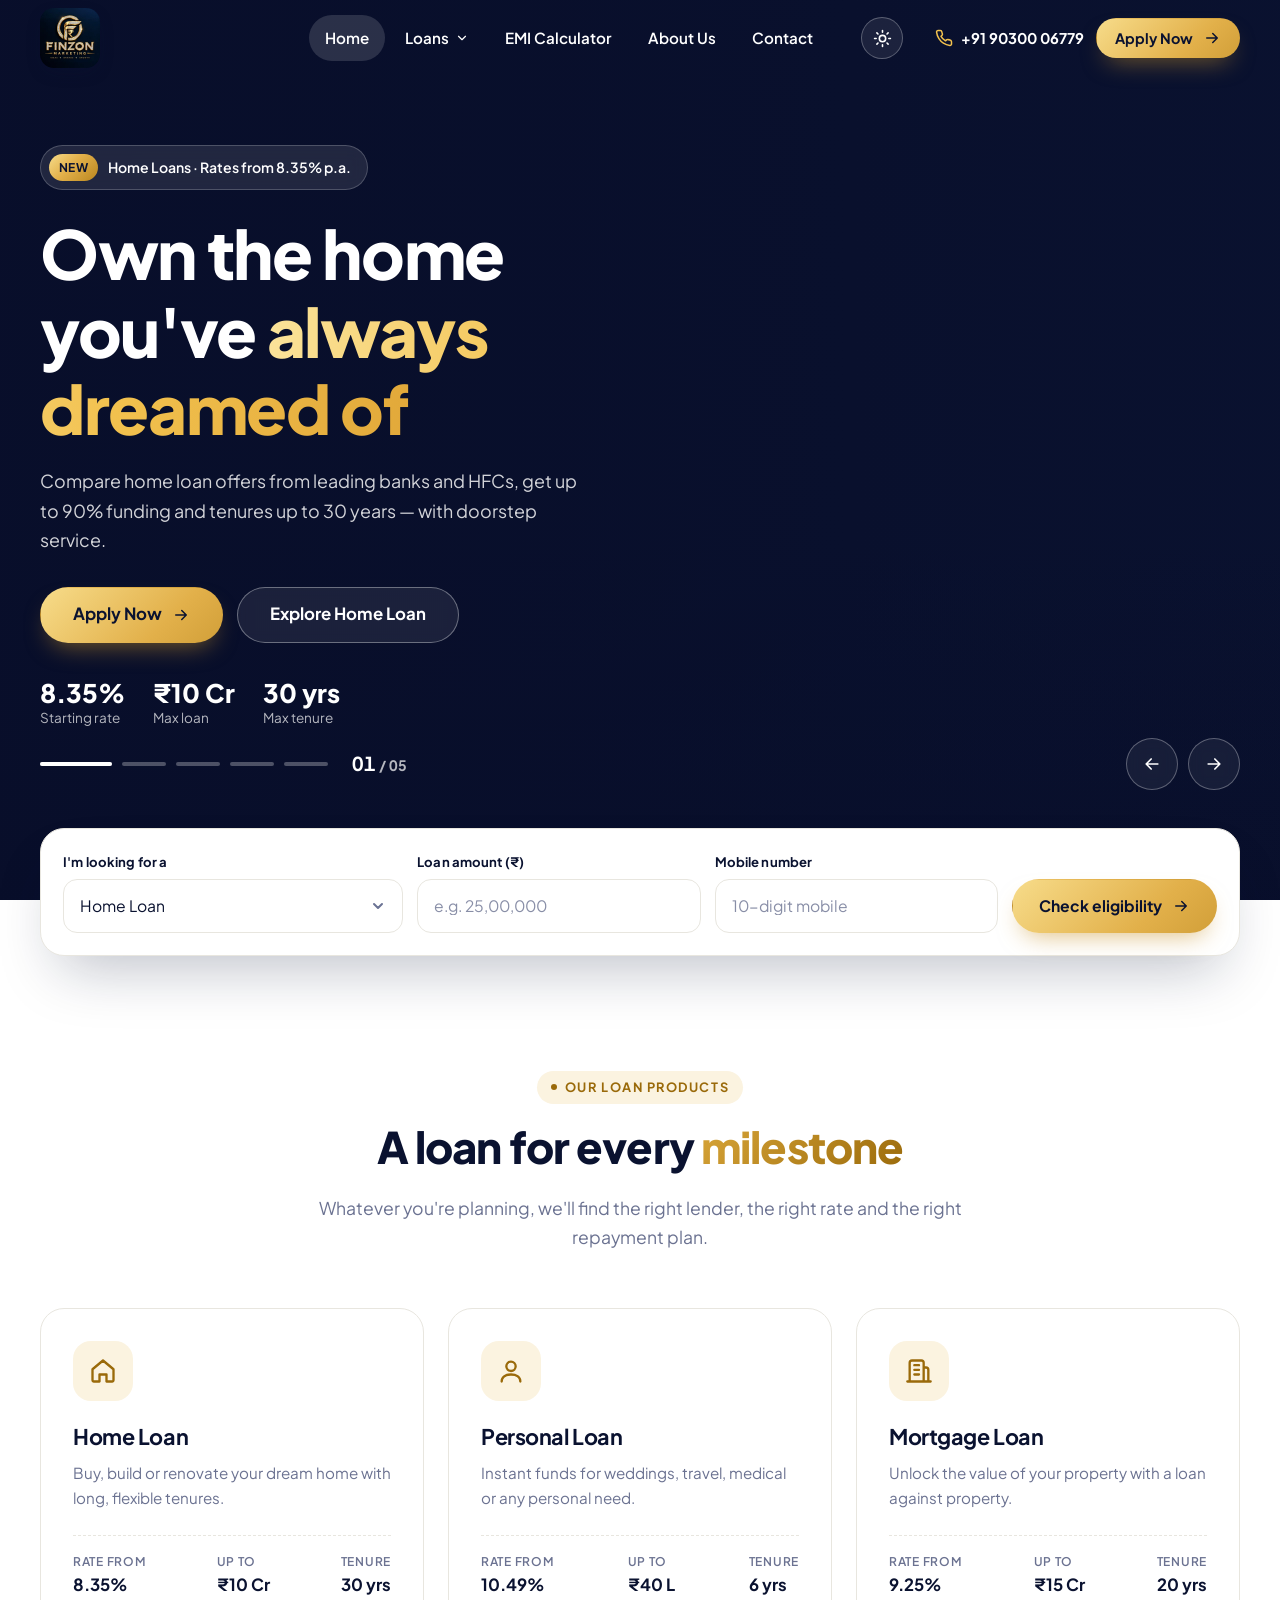
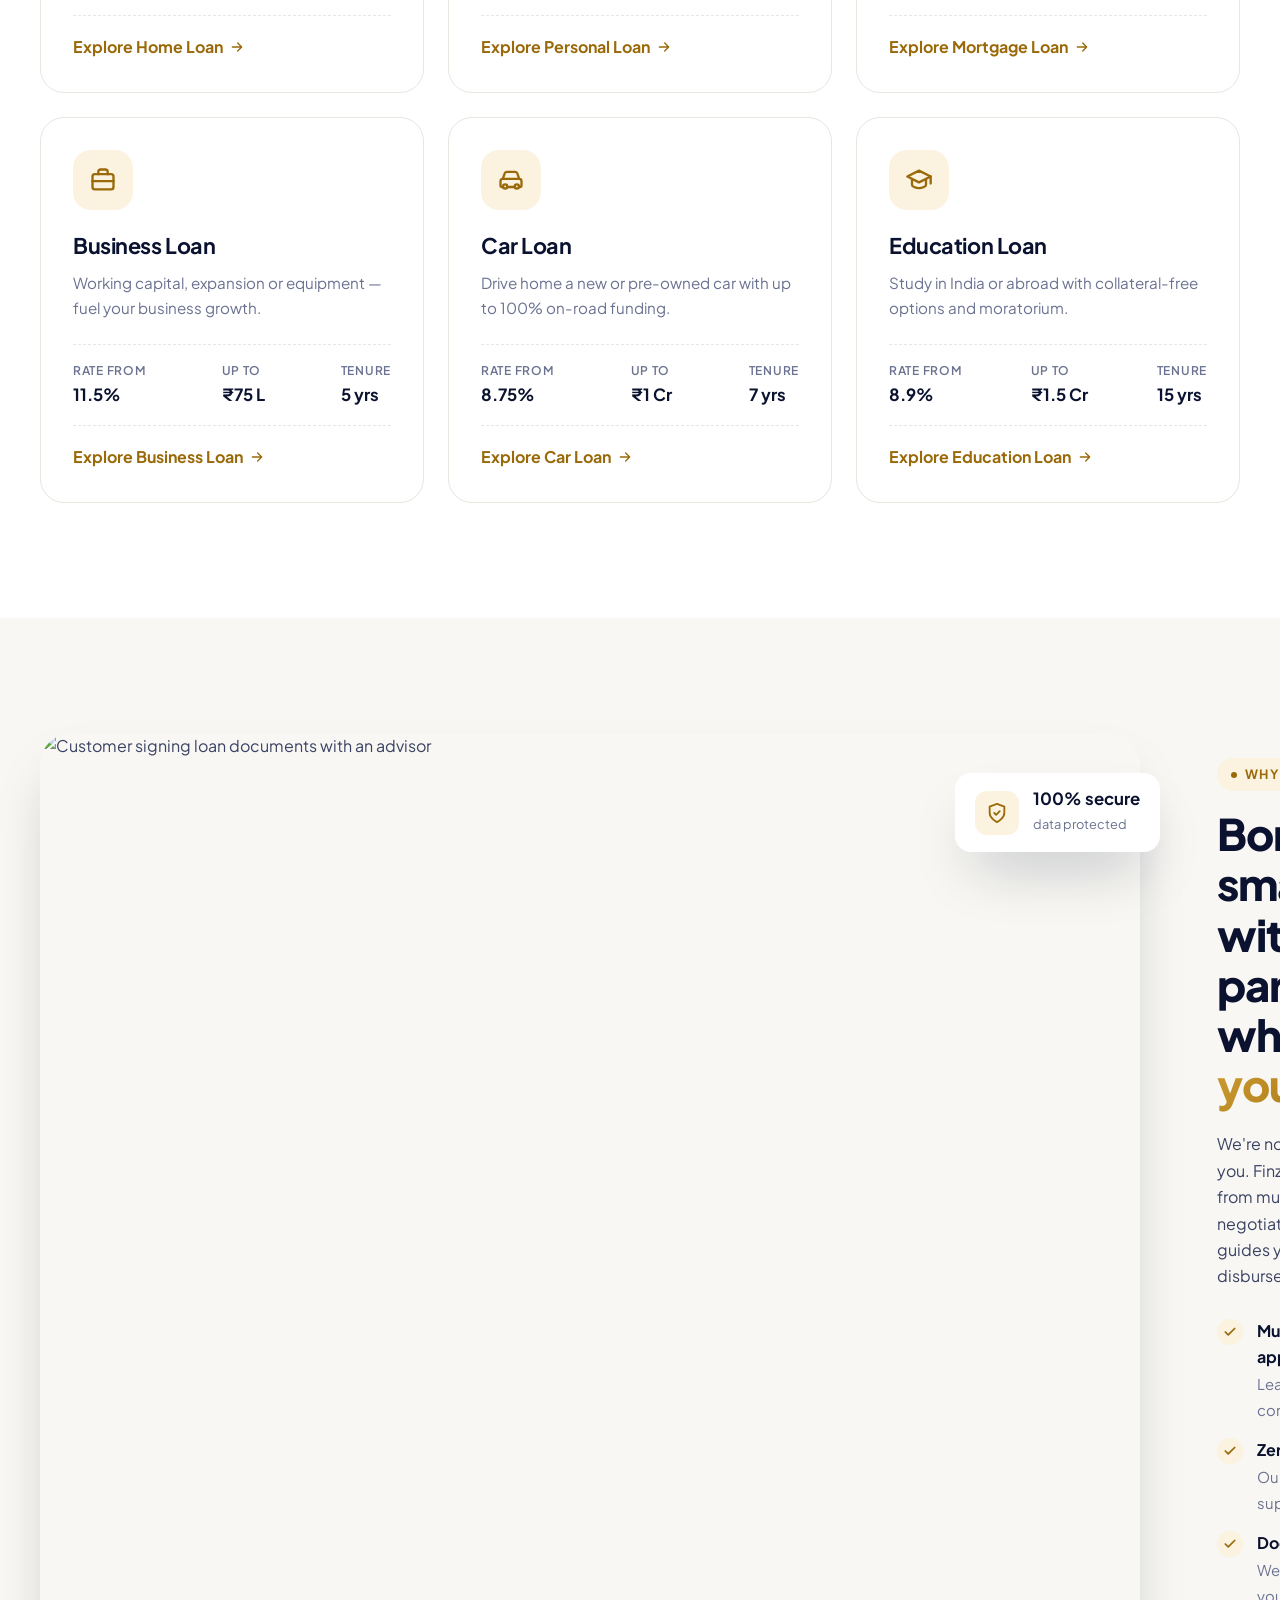
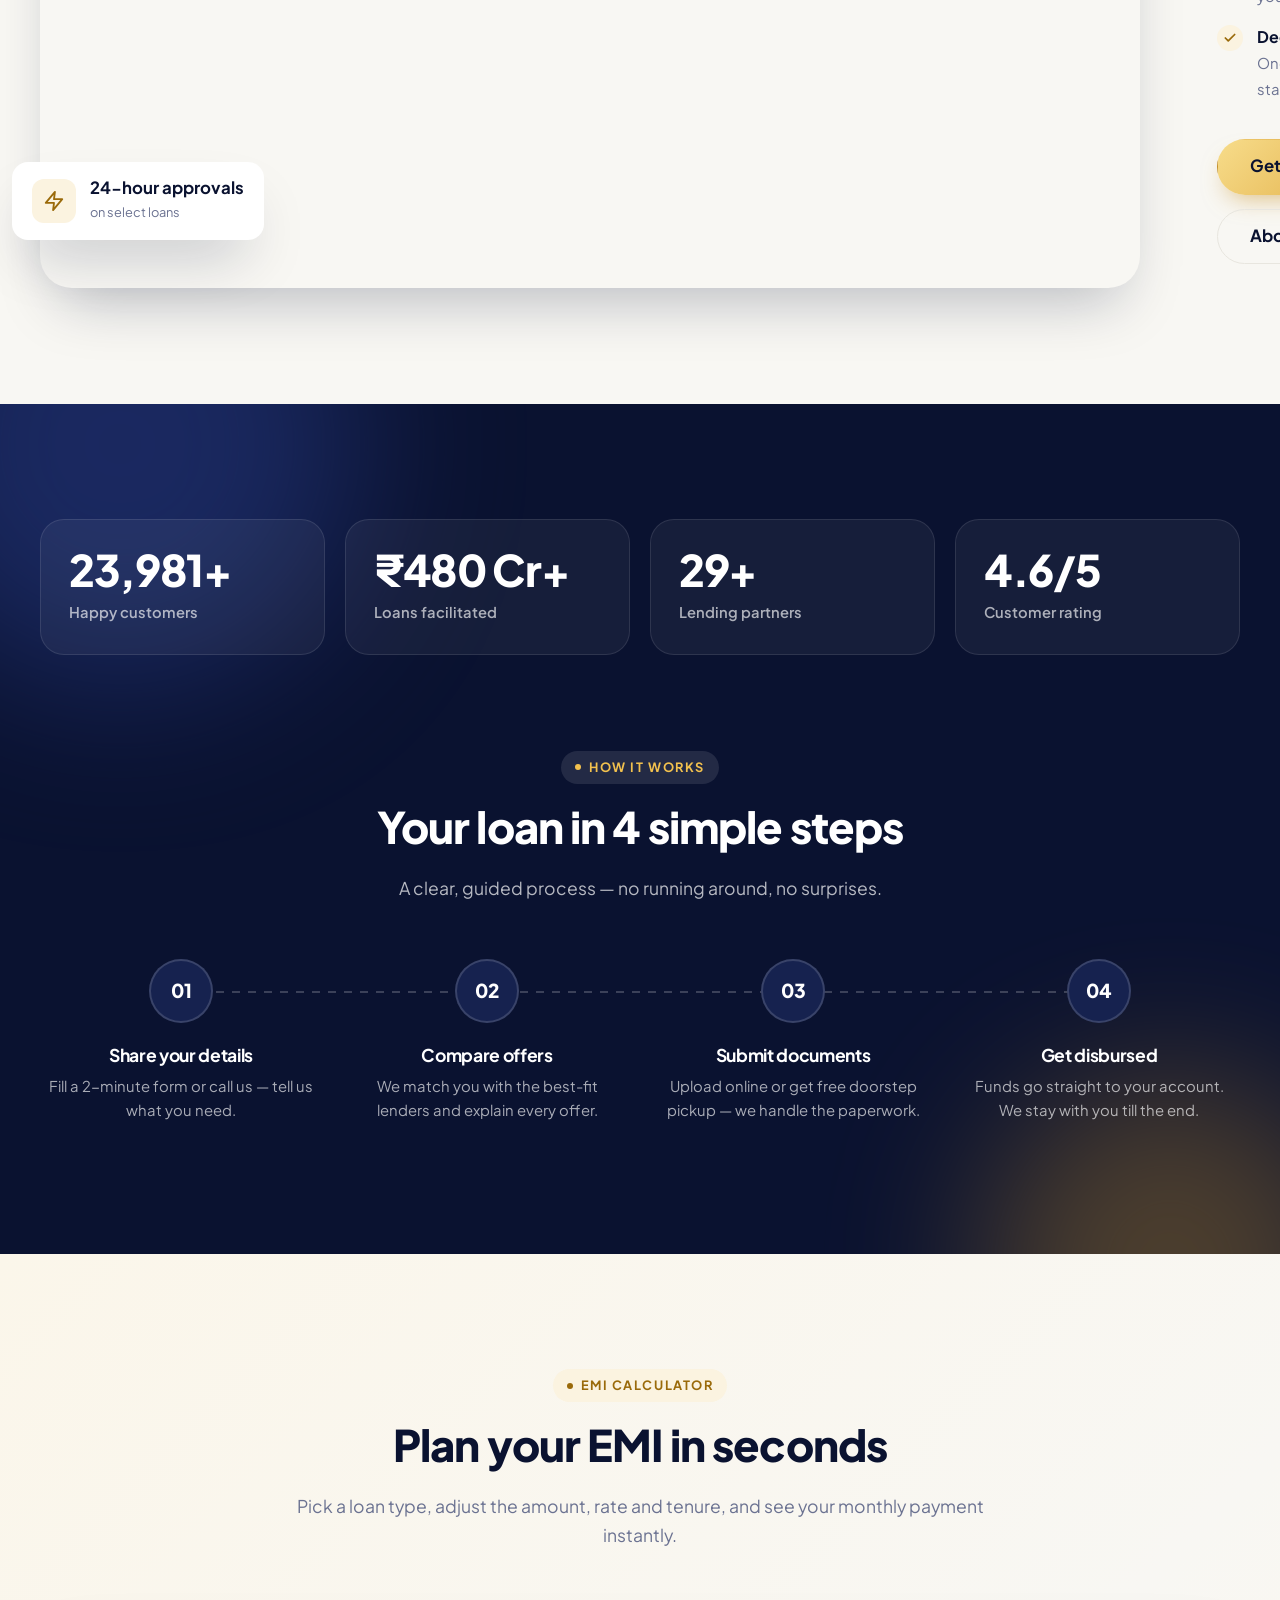
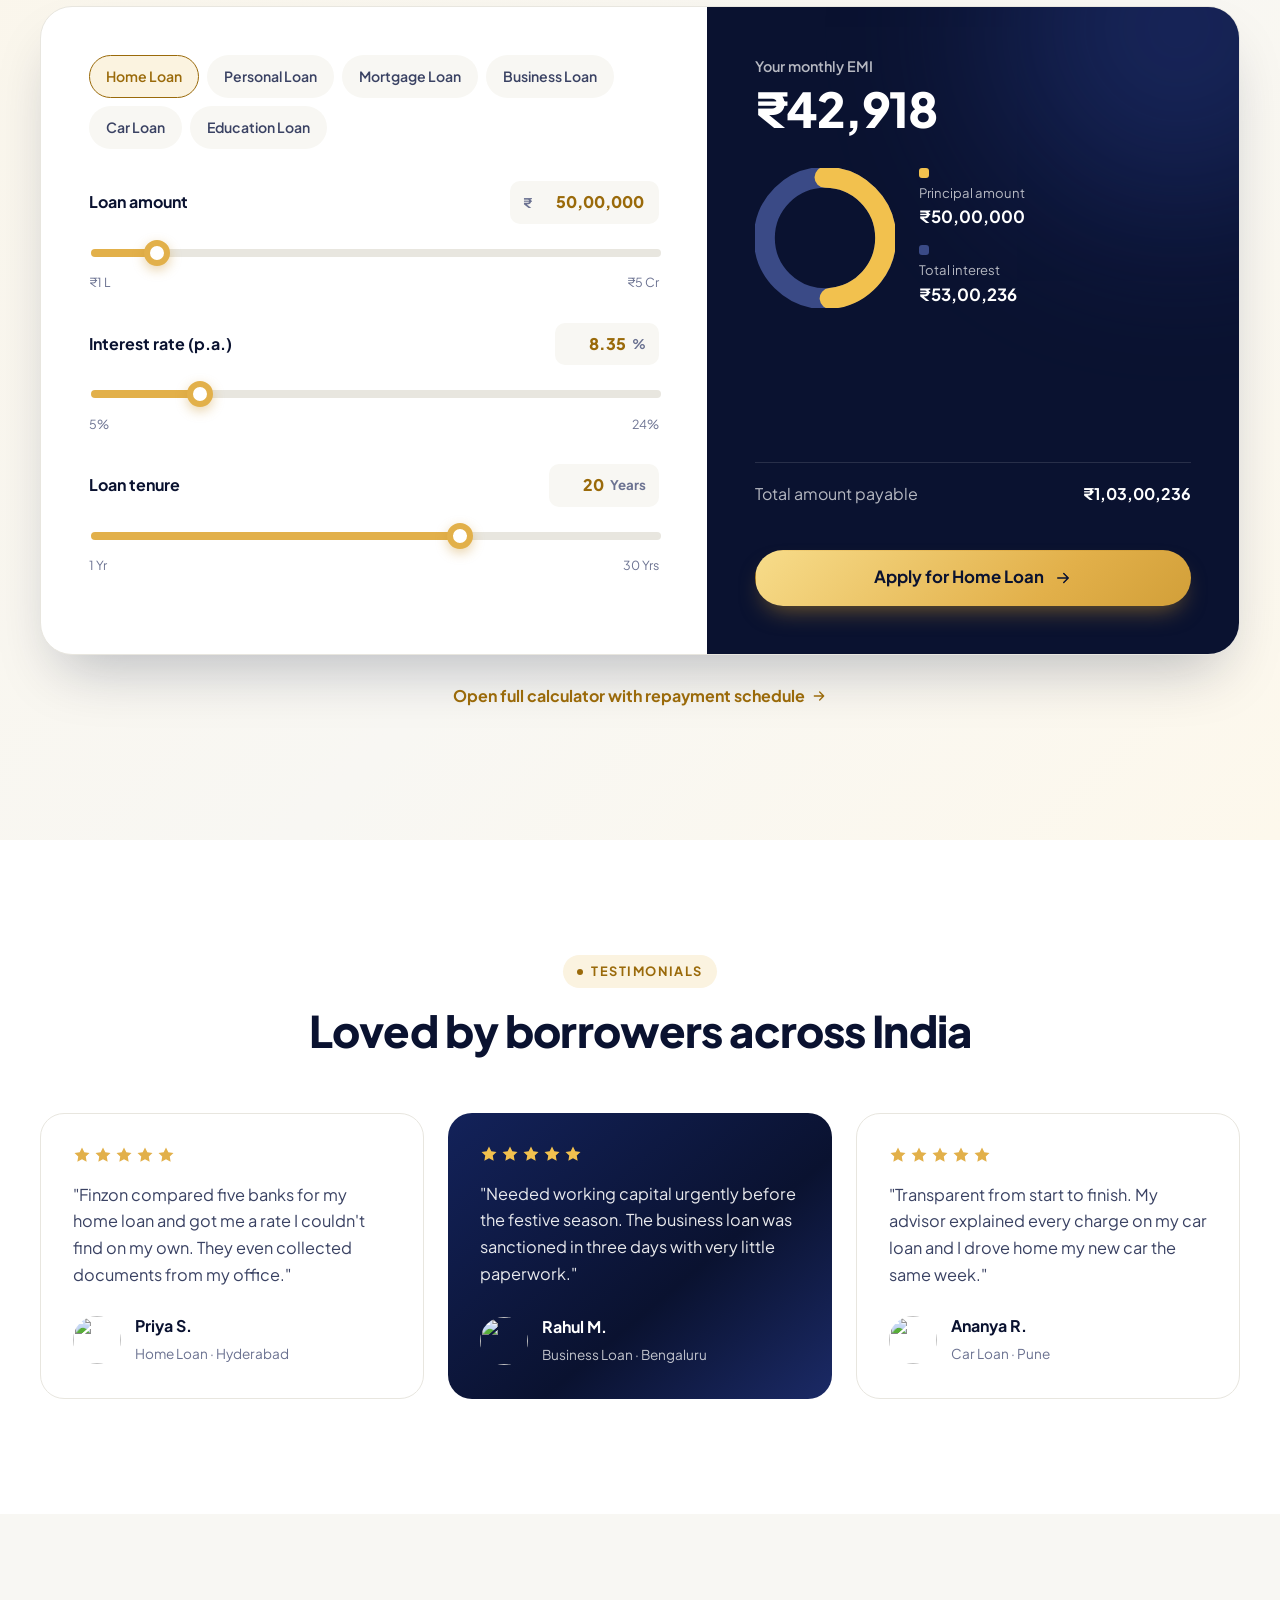
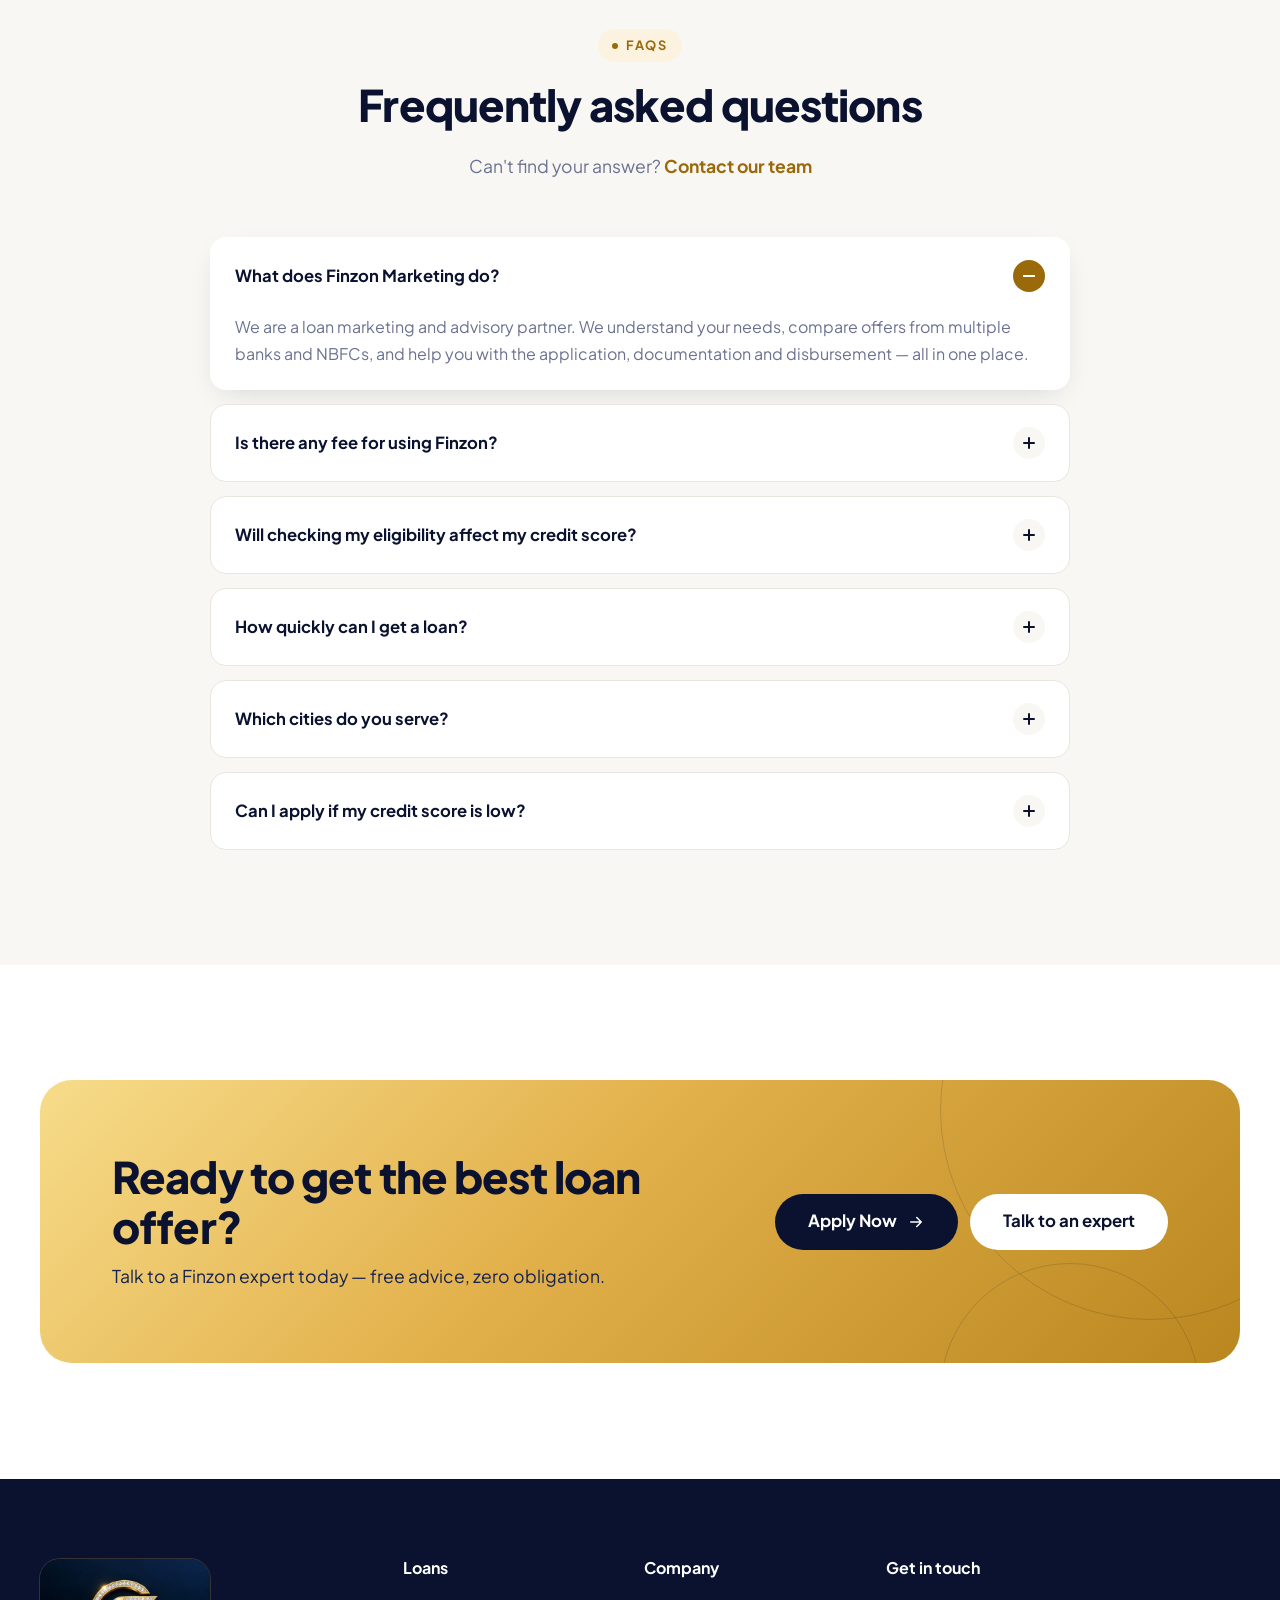
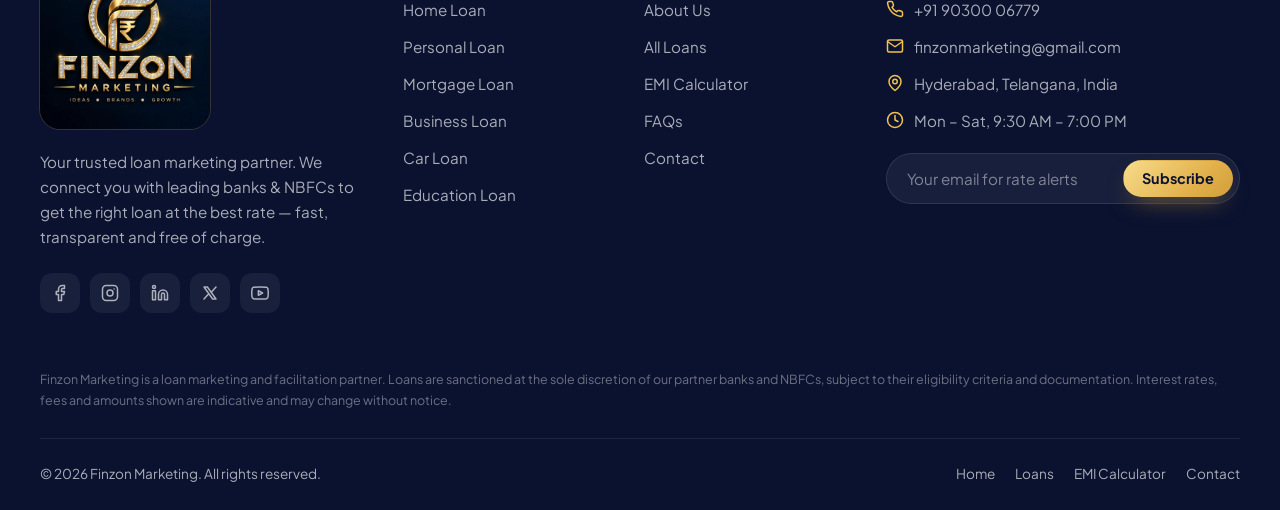
==== commit 6caf1a03: "Mobile number update fix" ====
--- a/index.html
+++ b/index.html
@@ -19,8 +19,8 @@
   <link rel="preconnect" href="https://images.unsplash.com">
   <link href="https://fonts.googleapis.com/css2?family=Plus+Jakarta+Sans:wght@400;500;600;700;800&display=swap" rel="stylesheet">
   <script>try{var t=localStorage.getItem("finzon-theme");if(t==="light"||t==="dark")document.documentElement.dataset.theme=t}catch(e){}</script>
-  <link rel="stylesheet" href="css/style.css">
-  <script src="js/main.js" defer></script>
+  <link rel="stylesheet" href="css/style.css?v=d700aa36">
+  <script src="js/main.js?v=d700aa36" defer></script>
 </head>
 <body>
 <main>
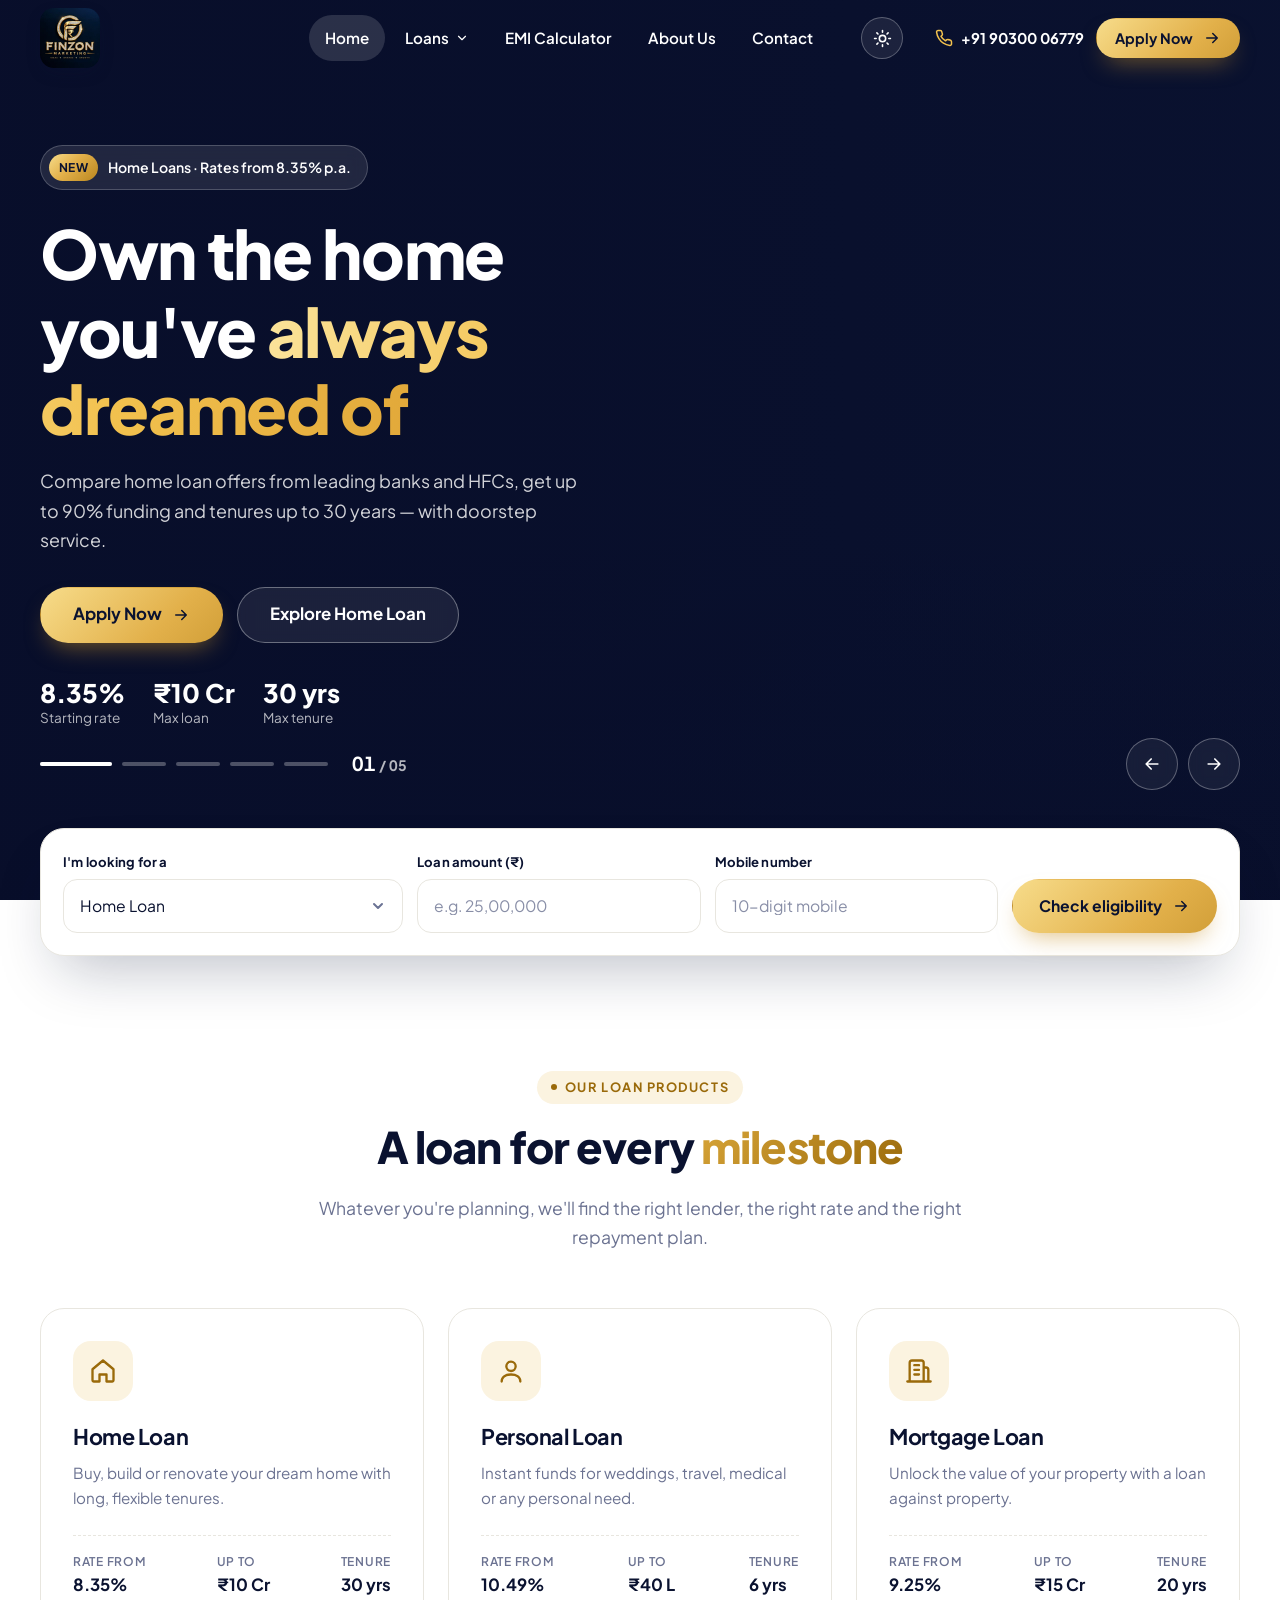
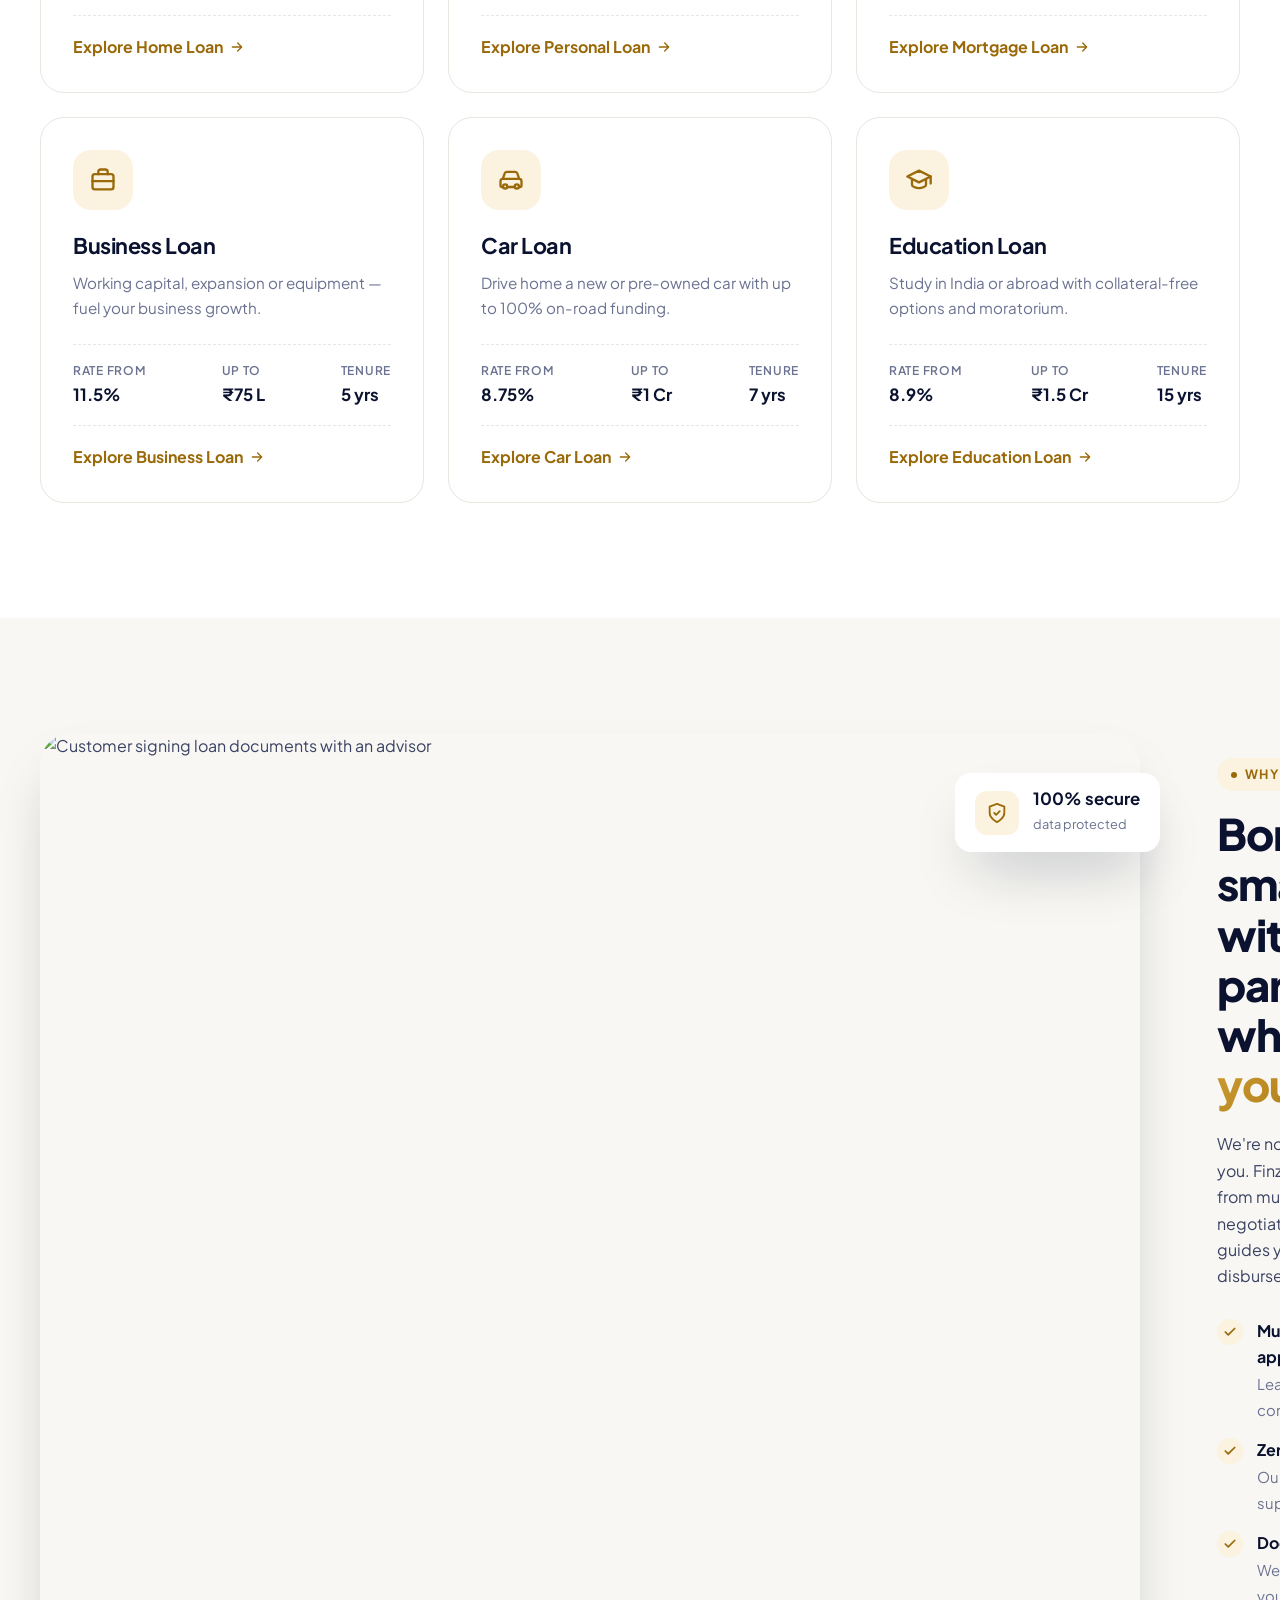
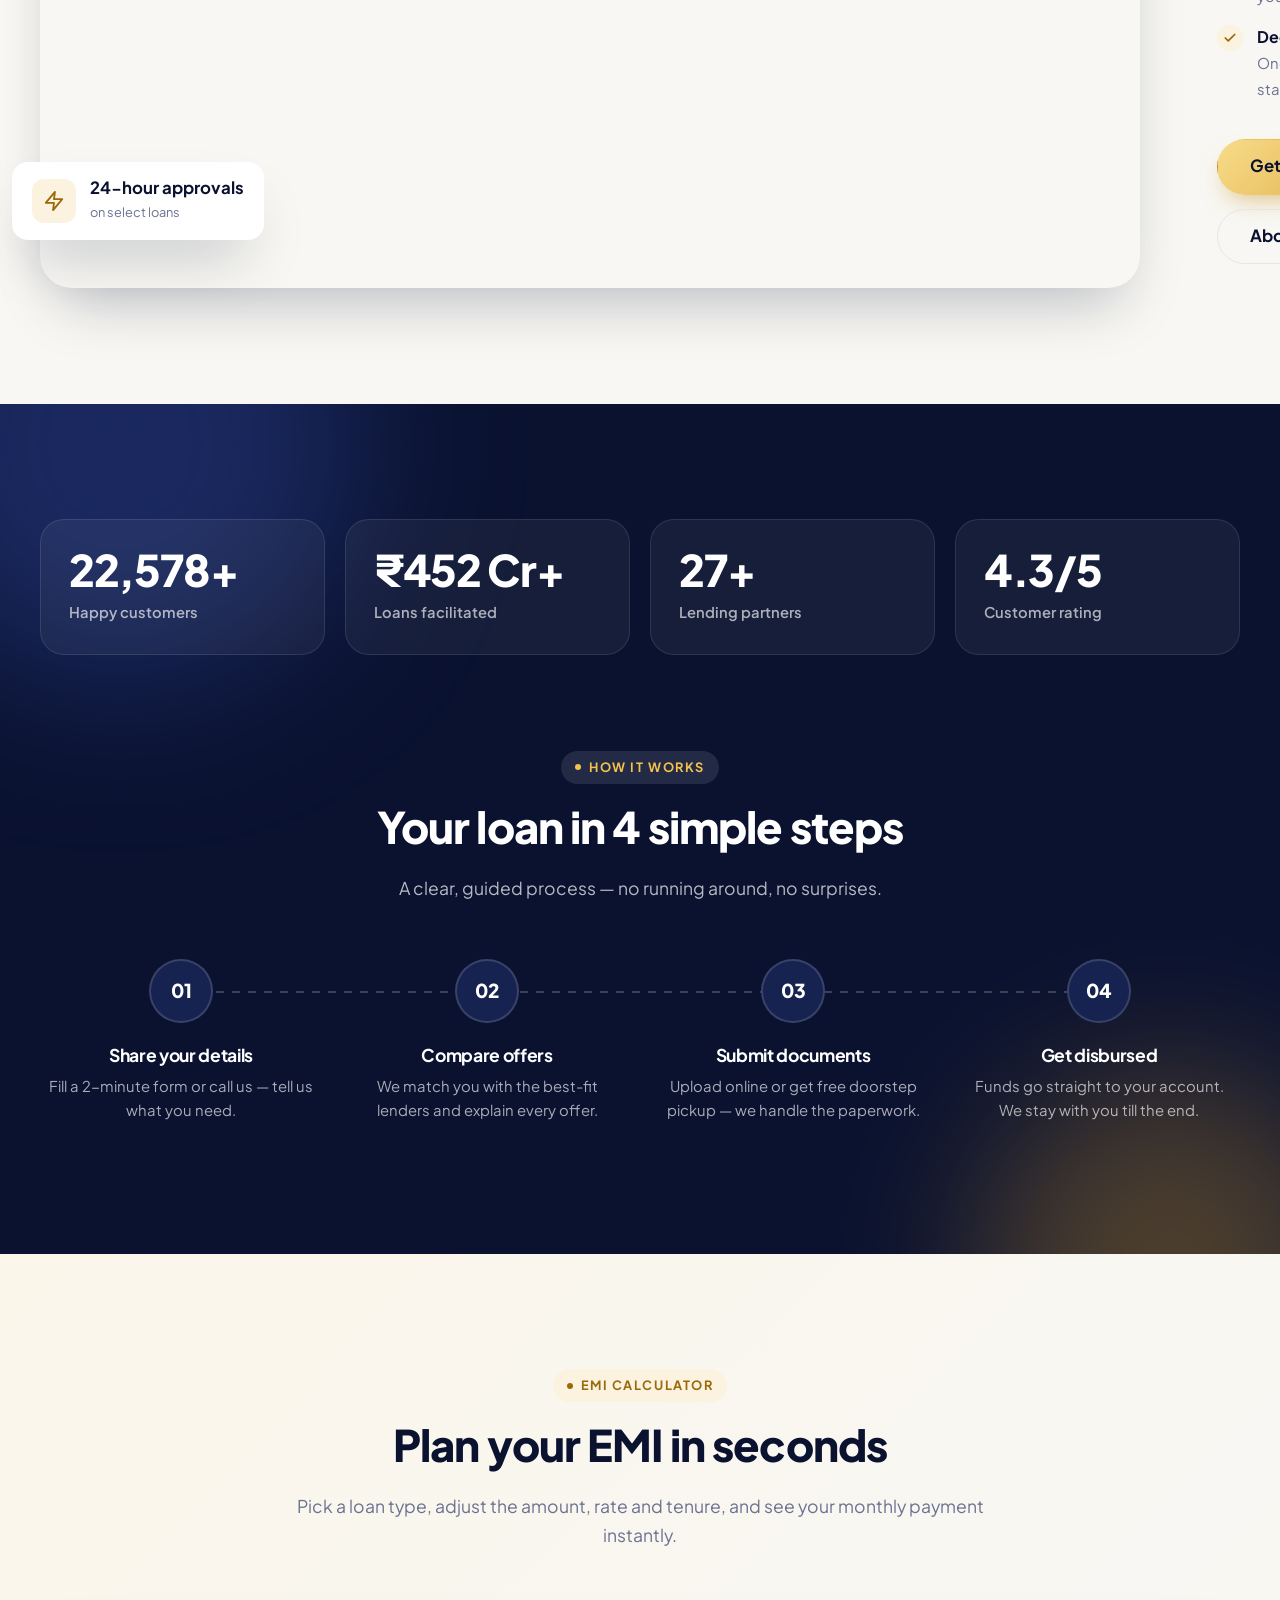
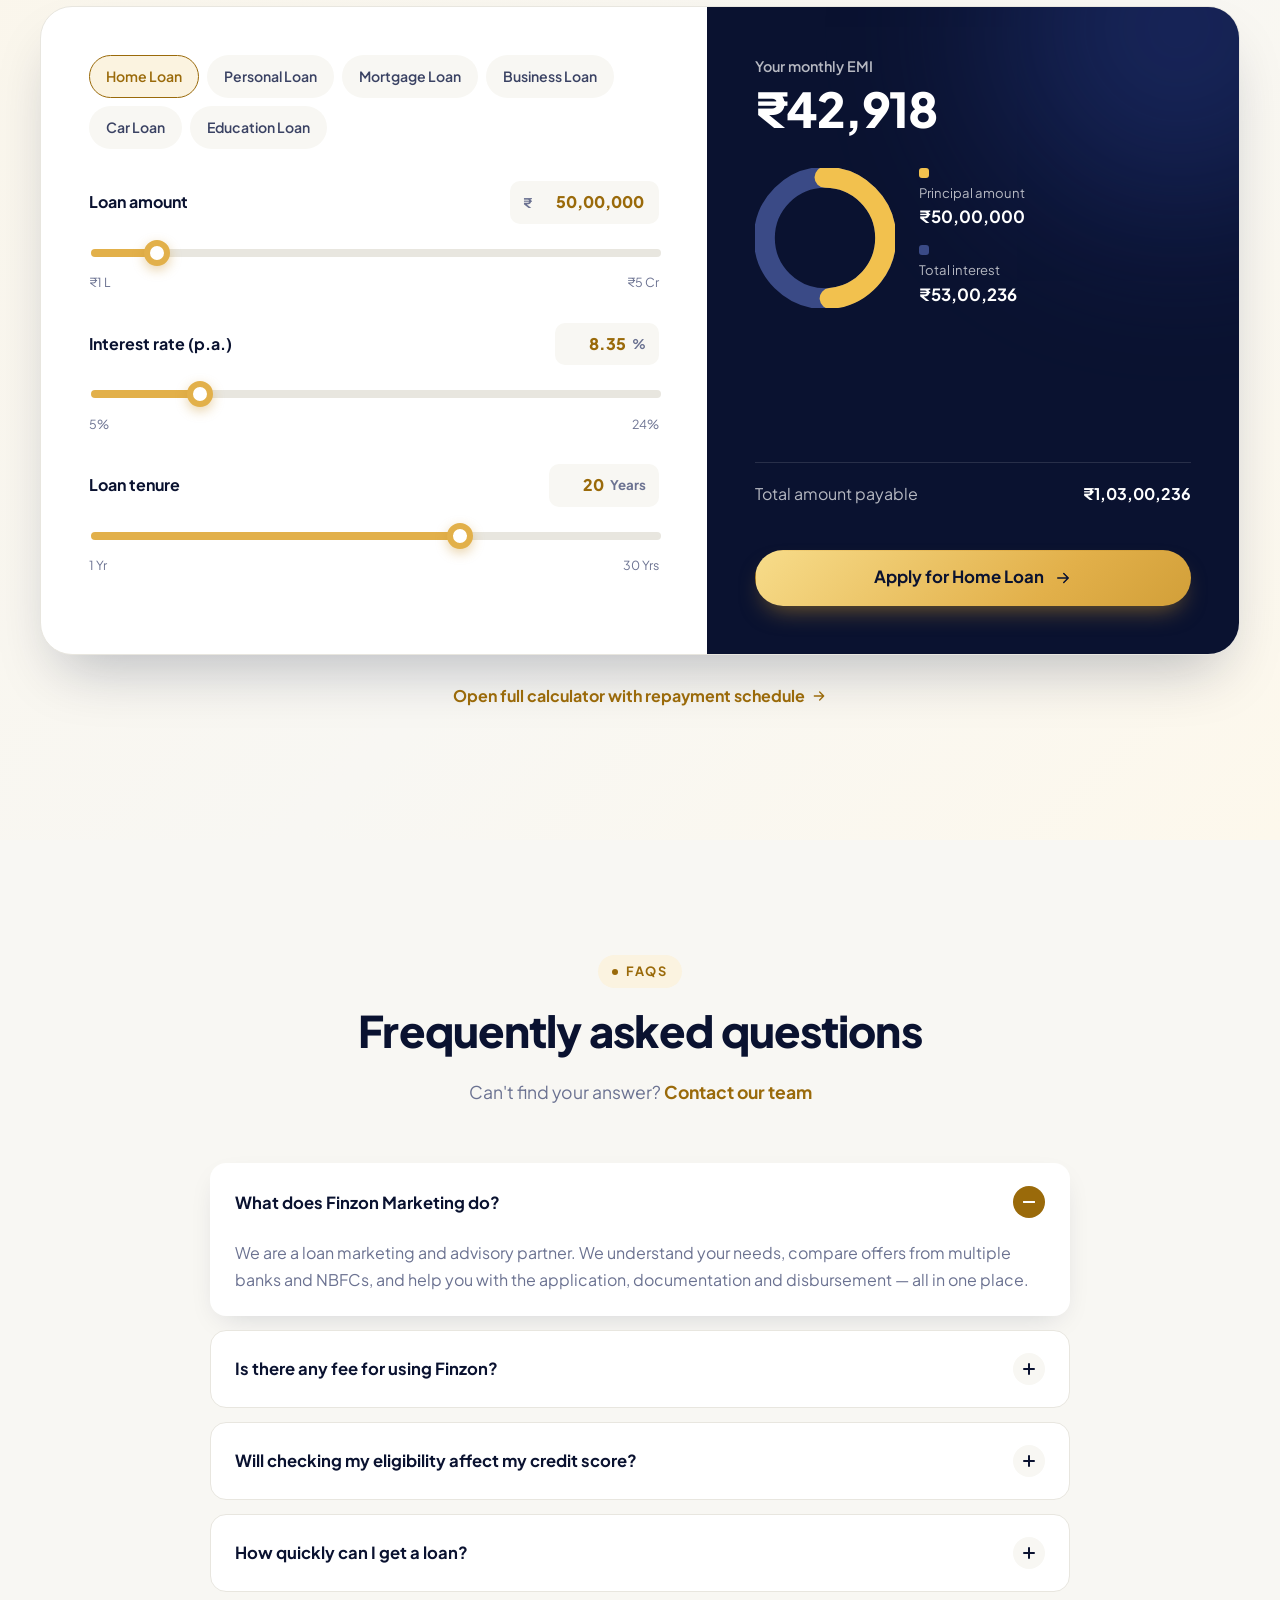
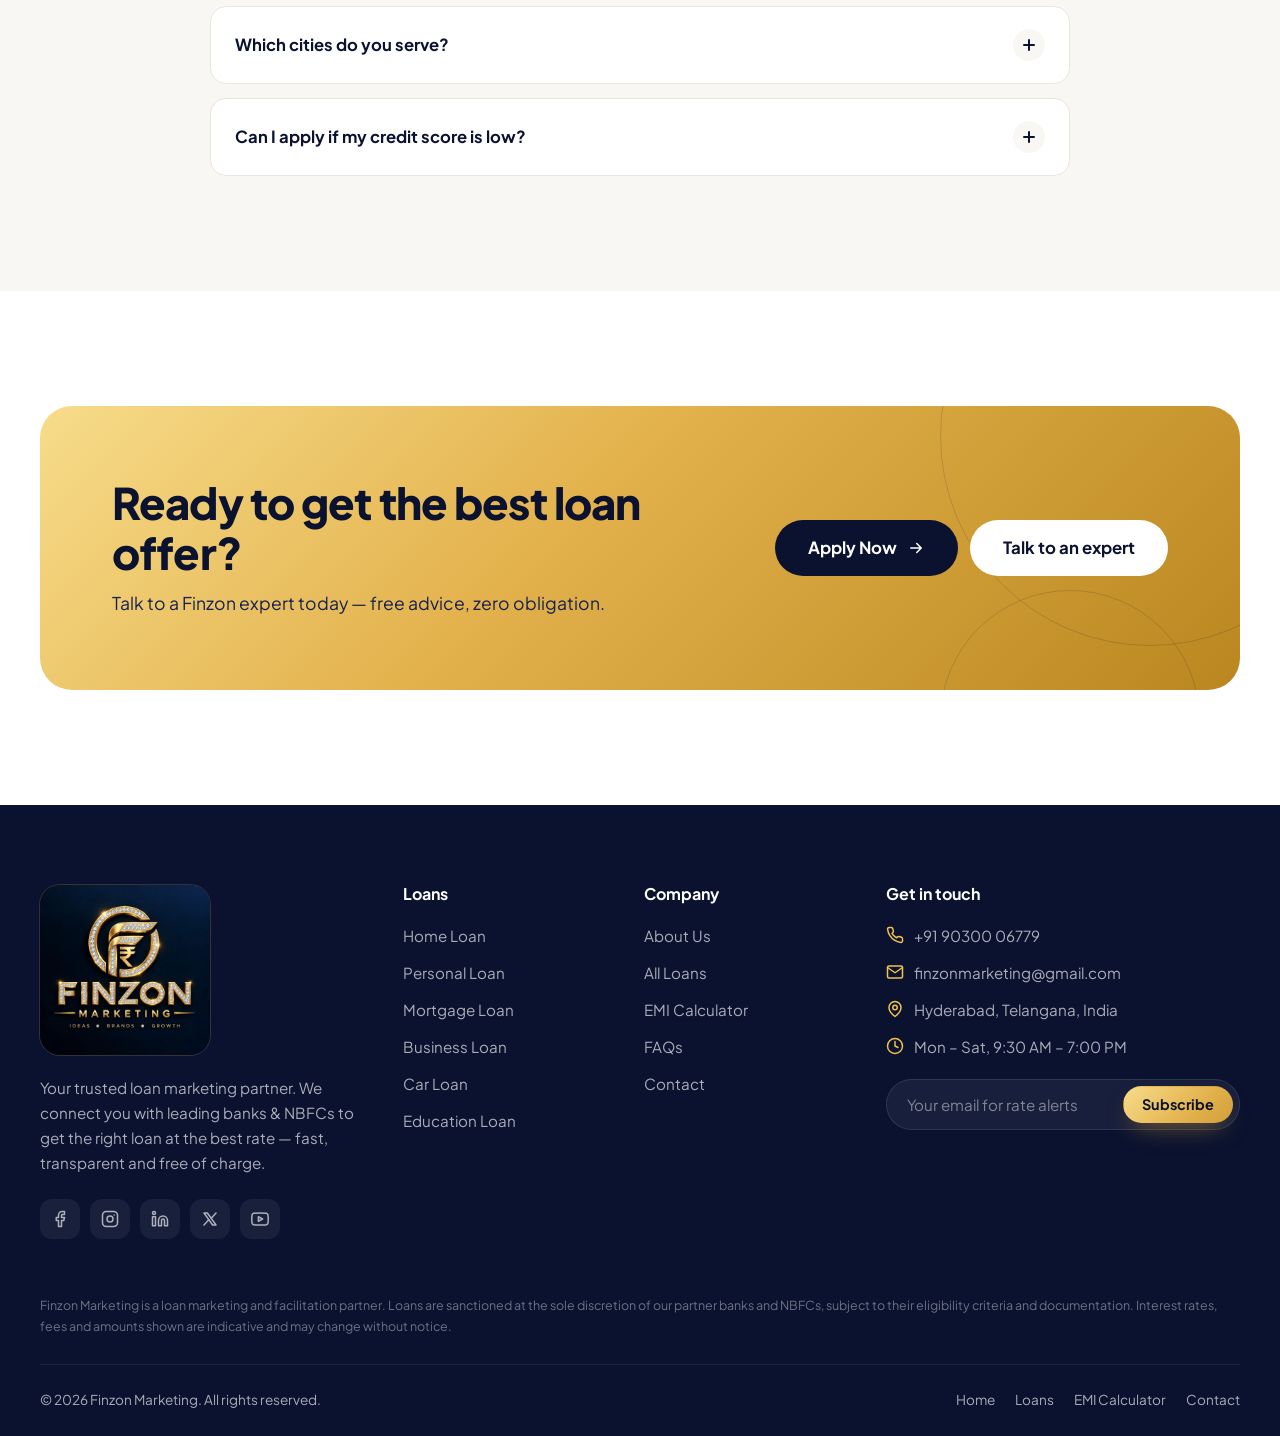
==== commit 8aae6f6a: "Remove sample testimonials" ====
--- a/index.html
+++ b/index.html
@@ -273,33 +273,6 @@
     </div>
   </section>
 
-  <!-- Sample testimonials: replace with real customer reviews before going live. -->
-  <section class="section">
-    <div class="container">
-      <div class="section-head reveal">
-        <span class="eyebrow">Testimonials</span>
-        <h2>Loved by borrowers across India</h2>
-      </div>
-      <div class="t-grid reveal-stagger">
-        <figure class="t-card" style="margin:0">
-          <div class="stars"><span data-icon="star"></span><span data-icon="star"></span><span data-icon="star"></span><span data-icon="star"></span><span data-icon="star"></span></div>
-          <blockquote>"Finzon compared five banks for my home loan and got me a rate I couldn't find on my own. They even collected documents from my office."</blockquote>
-          <figcaption class="t-person"><img src="https://images.unsplash.com/photo-1494790108377-be9c29b29330?auto=format&fit=crop&w=120&q=70" alt="" loading="lazy" width="48" height="48"><div><strong>Priya S.</strong><span>Home Loan · Hyderabad</span></div></figcaption>
-        </figure>
-        <figure class="t-card" style="margin:0">
-          <div class="stars"><span data-icon="star"></span><span data-icon="star"></span><span data-icon="star"></span><span data-icon="star"></span><span data-icon="star"></span></div>
-          <blockquote>"Needed working capital urgently before the festive season. The business loan was sanctioned in three days with very little paperwork."</blockquote>
-          <figcaption class="t-person"><img src="https://images.unsplash.com/photo-1500648767791-00dcc994a43e?auto=format&fit=crop&w=120&q=70" alt="" loading="lazy" width="48" height="48"><div><strong>Rahul M.</strong><span>Business Loan · Bengaluru</span></div></figcaption>
-        </figure>
-        <figure class="t-card" style="margin:0">
-          <div class="stars"><span data-icon="star"></span><span data-icon="star"></span><span data-icon="star"></span><span data-icon="star"></span><span data-icon="star"></span></div>
-          <blockquote>"Transparent from start to finish. My advisor explained every charge on my car loan and I drove home my new car the same week."</blockquote>
-          <figcaption class="t-person"><img src="https://images.unsplash.com/photo-1438761681033-6461ffad8d80?auto=format&fit=crop&w=120&q=70" alt="" loading="lazy" width="48" height="48"><div><strong>Ananya R.</strong><span>Car Loan · Pune</span></div></figcaption>
-        </figure>
-      </div>
-    </div>
-  </section>
-
   <section class="section section--soft" id="faq">
     <div class="container">
       <div class="section-head reveal">
